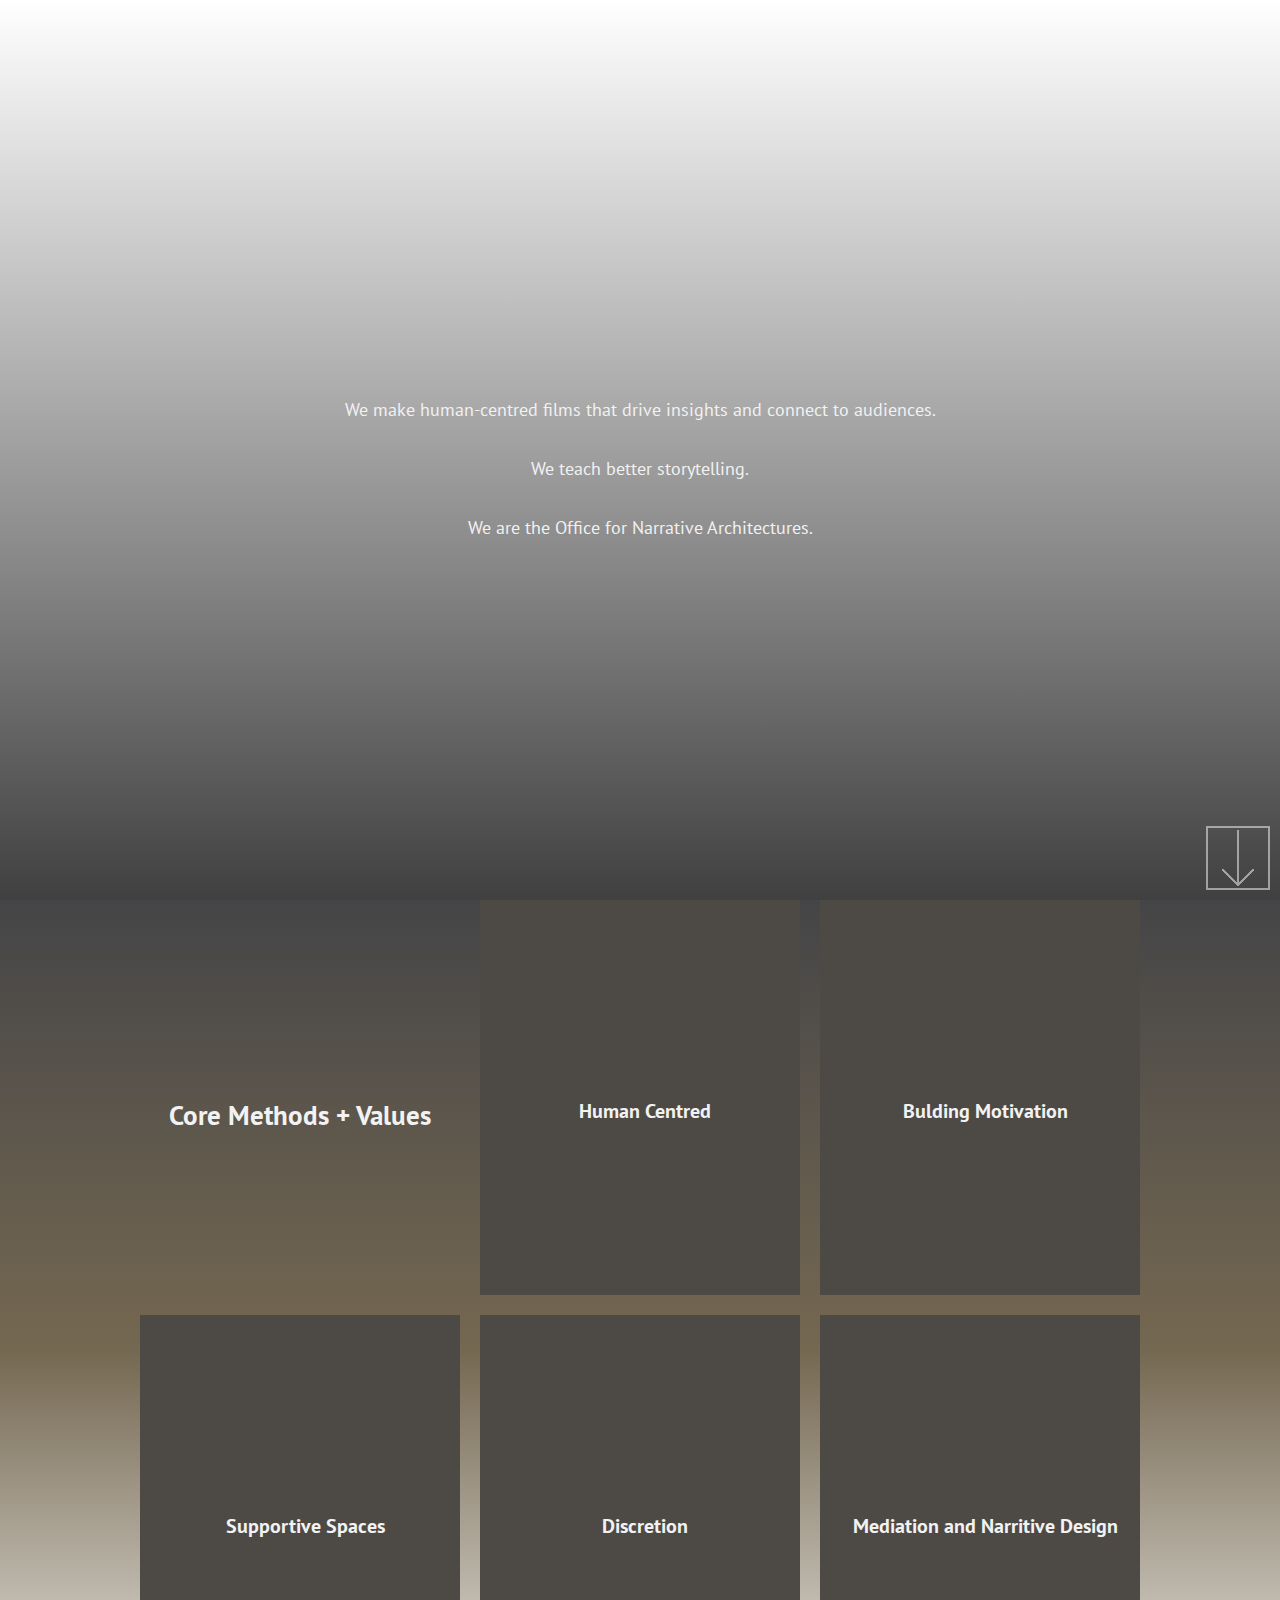
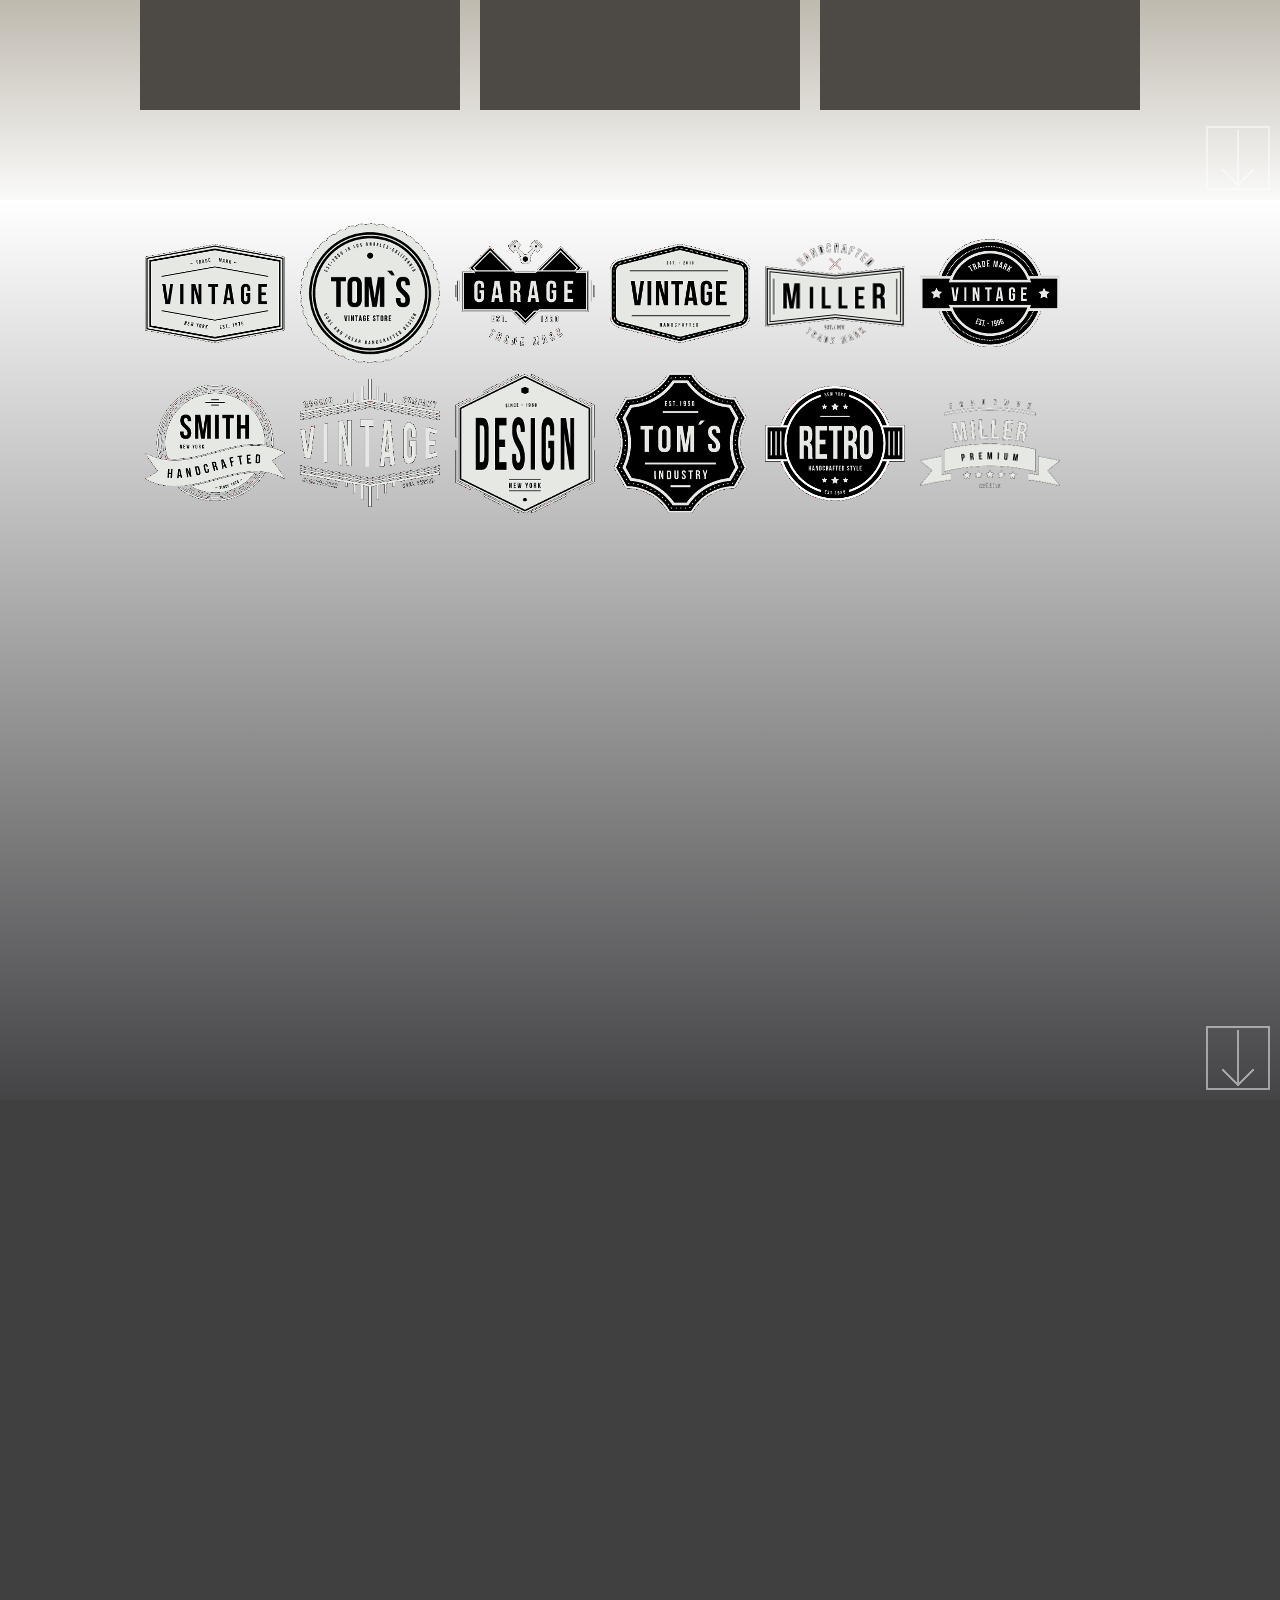
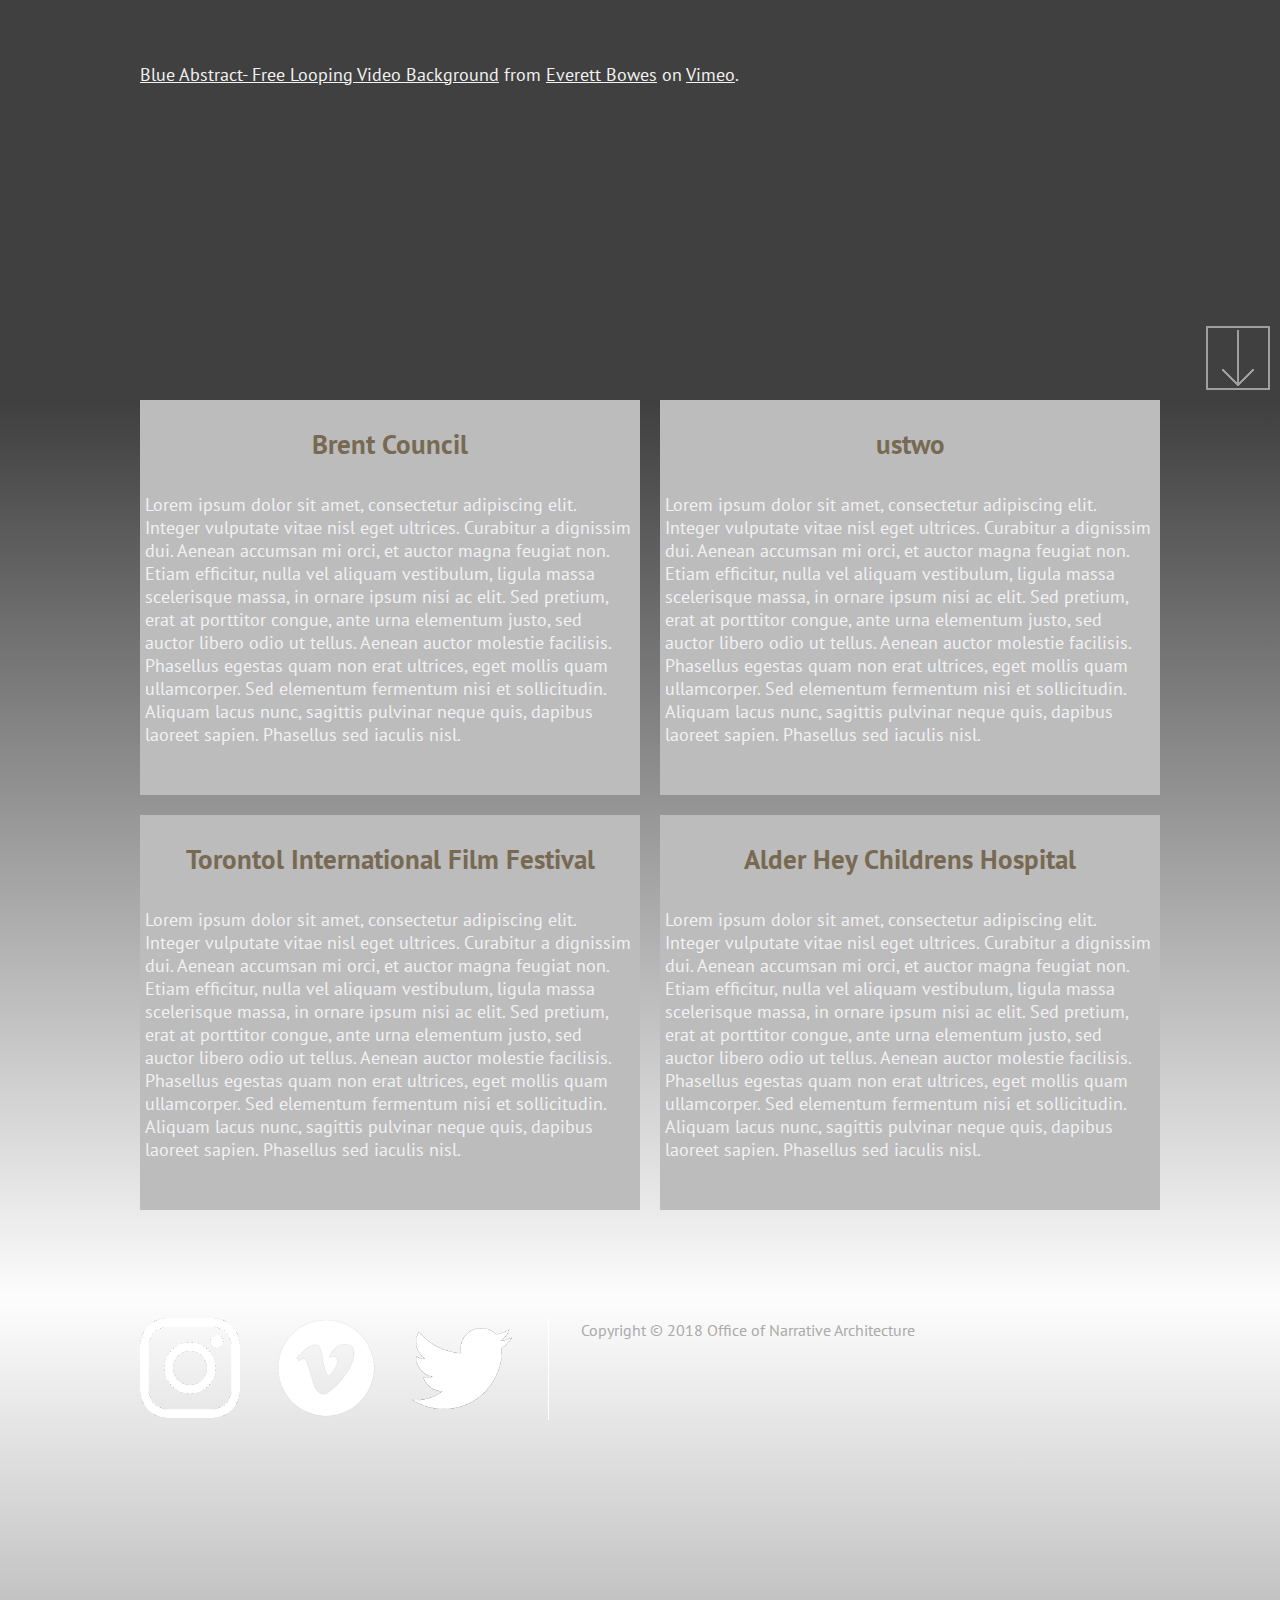
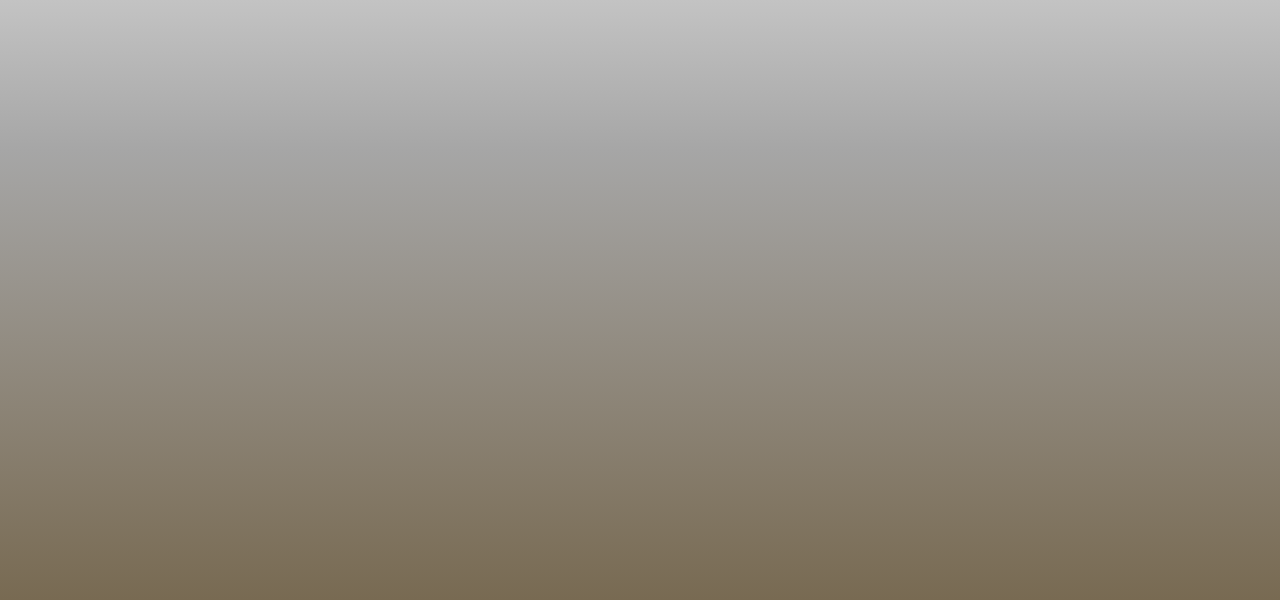
==== ona/index.html @ 59341594 "New ONA version" ====
<html>
<head>
  <title>A site</title>
  <script src='https://code.jquery.com/jquery-3.3.1.min.js'></script>
  <script src='/ona/js/page.js'></script>
  <link href="https://fonts.googleapis.com/css?family=PT+Sans" rel="stylesheet">
  <link href='/ona/css/style.css' type='text/css'  rel='stylesheet' />
</head>
<body>

  <!-- about us -->
  <div id='zone-1' class='zone fill'>
    <div class='center'>

      <div class='content'>
        <p>
        We make human-centred films that drive insights and connect to audiences.
        </p>

        <p>
        We teach better storytelling.
        </p>

        <p>
        We are the <em>Office for Narrative Architectures</em>.
        </p>

      </div>

      <a href='#zone-2' class='scroll-down'><span>Next</span></a>
    </div>
  </div>

  <!-- methodology -->
  <div id='zone-2' class='zone fill'>
    <div class='center'>
      <div class='content'>

        <div id='methodology'>

          <div id='method-0' class='cell'> 
            <h2>Core Methods + Values</h2>
          </div>

          <div id='method-1' class='cell method'>
            <h2>Human Centred</h2>

            <div class='hover'>
              <p>
              Everything we do is built around trying to understand and communicate from
              and to the human. Our experience of diverse clients and conversations means
              that you can trust us to collaborate with you in a way that will craft and
              deliver a wide spectrum of audience and brand-appropriate narratives.
              First we listen, then we speak.
              </p>
            </div>
          </div>

          <div id='method-2' class='cell method'>
            <h2>Bulding Motivation</h2>

            <div class='hover'>
              <p>
              As organisations grow or shift focus it's important to bring team members
              along with you, and allow space for reflection and conversation. We will
              help craft concise stories so people can follow the journey, understand
              change and want to be a part of it, meet users and watch how innovation
              affects them, and stay excited about the future you're building.
              </p>

              <p>
              We blend with teams, working frequently with agile and scrum.
              </p>
            </div>
          </div>

          <div id='method-3' class='cell method'>
            <h2>Supportive Spaces</h2>

            <!-- Comfort and Care -->
            <div class='hover'>
              <p>
              Sometimes people are signed up for things that make them uncomfortable.
              Some people have years of polished media training and other people are nervous,
              and we get it. We will come and meet you where you are, and we will work on
              things for as long as it takes for you to be happy and for us to have what
              we need to tell your story. We prefer natural performances and have lots of
              tips and tricks to get you there, but we will always work within your limits,
              even if that means stepping away. All of us are fully CRB checked.
              </p>
            </div>
          </div>

          <div id='method-4' class='cell method'>
            <h2>Discretion</h2>
            
            <div class='hover'>
              <p>
              We regularly work with organisations at the edge of innovation, so a lot of
              what we do is bound by strict confidentiality. We also work across brands competing
              in the same space, and so discretion is absolutely key. We'll open a discussion if
              we think that something isn't quite right for you. We have been everywhere from
              conflict zones to government buildings, and worked with refugees, NGOs, CEOs,
              and heads of state.
              </p>
            </div>
          </div>

          <div id='method-5' class='cell method'>
            <h2>Mediation and Narritive Design</h2>

            <div class='hover'>
              <p>
              Storytelling is a powerful tool for communicating brands and ideas to people,
              but it's also a really powerful tool for listening and critically analysing
              where organisations are, and how they can do better. We believe any form of
              spatial, social, digital or material design can learn from storytelling.
              We regularly teach design and mediation narratives in universities, and
              work with small groups on conflict mediation.
              </p>
            </div>
          </div>
        </div><!-- methodology -->

        <a href='#zone-3' class='scroll-down'><span>Next</span></a>
      </div>
    </div>
  </div>

  <!-- clients -->
  <div id='zone-3' class='zone fill'>
    <div class='center'>
      <div class='content'>
        <ul id='clients'>
          <li id='client-10'>&nbsp;</li>
          <li id='client-0'>&nbsp;</li>
          <li id='client-3'>&nbsp;</li>
          <li id='client-8'>&nbsp;</li>
          <li id='client-4'>&nbsp;</li>
          <li id='client-5'>&nbsp;</li>
          <li id='client-6'>&nbsp;</li>
          <li id='client-1'>&nbsp;</li>
          <li id='client-2'>&nbsp;</li>
          <li id='client-7'>&nbsp;</li>
          <li id='client-11'>&nbsp;</li>
          <li id='client-9'>&nbsp;</li>
        </ul>

        <a href='#zone-4' class='scroll-down'><span>Next</span></a>
      </div>
    </div>
  </div>

  <!-- video -->
  <div id='zone-4' class='zone fill'>
    <div class='center'>
      <div class='content'>
        <div id='video'>
          <div style="padding:56.25% 0 0 0;position:relative;">
            <iframe src="https://player.vimeo.com/video/8970192" style="position:absolute;top:0;left:0;width:100%;height:100%;" frameborder="0" webkitallowfullscreen mozallowfullscreen allowfullscreen></iframe>
          </div>
          <script src="https://player.vimeo.com/api/player.js"></script>
          <p>
            <a href="https://vimeo.com/8970192">Blue Abstract- Free Looping Video Background</a> from <a href="https://vimeo.com/everettbowes">Everett Bowes</a> on <a href="https://vimeo.com">Vimeo</a>.
          </p>
        </div>
        <a href='#zone-5' class='scroll-down'><span>Next</span></a>
      </div>
    </div>
  </div>

  <!-- case studies -->
  <div id='zone-5' class='zone fill'>
    <div class='center'>
      <div class='content'>

        <div id='case-studies'>
          <div class='cell'>
            <h2>Brent Council</h2>

            <div class='hover'>
              <p>
              Lorem ipsum dolor sit amet, consectetur adipiscing elit. Integer vulputate vitae nisl eget ultrices. Curabitur a dignissim dui. Aenean accumsan mi orci, et auctor magna feugiat non. Etiam efficitur, nulla vel aliquam vestibulum, ligula massa scelerisque massa, in ornare ipsum nisi ac elit. Sed pretium, erat at porttitor congue, ante urna elementum justo, sed auctor libero odio ut tellus. Aenean auctor molestie facilisis. Phasellus egestas quam non erat ultrices, eget mollis quam ullamcorper. Sed elementum fermentum nisi et sollicitudin. Aliquam lacus nunc, sagittis pulvinar neque quis, dapibus laoreet sapien. Phasellus sed iaculis nisl.
              </p> 
            </div>
          </div>

          <div class='cell'>
            <h2>ustwo</h2>

            <div class='hover'>
              <p>
              Lorem ipsum dolor sit amet, consectetur adipiscing elit. Integer vulputate vitae nisl eget ultrices. Curabitur a dignissim dui. Aenean accumsan mi orci, et auctor magna feugiat non. Etiam efficitur, nulla vel aliquam vestibulum, ligula massa scelerisque massa, in ornare ipsum nisi ac elit. Sed pretium, erat at porttitor congue, ante urna elementum justo, sed auctor libero odio ut tellus. Aenean auctor molestie facilisis. Phasellus egestas quam non erat ultrices, eget mollis quam ullamcorper. Sed elementum fermentum nisi et sollicitudin. Aliquam lacus nunc, sagittis pulvinar neque quis, dapibus laoreet sapien. Phasellus sed iaculis nisl.
              </p> 
            </div>
          </div>

          <div class='cell'>
            <h2>Torontol International Film Festival</h2>

            <div class='hover'>
              <p>
              Lorem ipsum dolor sit amet, consectetur adipiscing elit. Integer vulputate vitae nisl eget ultrices. Curabitur a dignissim dui. Aenean accumsan mi orci, et auctor magna feugiat non. Etiam efficitur, nulla vel aliquam vestibulum, ligula massa scelerisque massa, in ornare ipsum nisi ac elit. Sed pretium, erat at porttitor congue, ante urna elementum justo, sed auctor libero odio ut tellus. Aenean auctor molestie facilisis. Phasellus egestas quam non erat ultrices, eget mollis quam ullamcorper. Sed elementum fermentum nisi et sollicitudin. Aliquam lacus nunc, sagittis pulvinar neque quis, dapibus laoreet sapien. Phasellus sed iaculis nisl.
              </p> 
            </div>
          </div>

          <div class='cell'>
            <h2>Alder Hey Childrens Hospital</h2>

            <div class='hover'>
              <p>
              Lorem ipsum dolor sit amet, consectetur adipiscing elit. Integer vulputate vitae nisl eget ultrices. Curabitur a dignissim dui. Aenean accumsan mi orci, et auctor magna feugiat non. Etiam efficitur, nulla vel aliquam vestibulum, ligula massa scelerisque massa, in ornare ipsum nisi ac elit. Sed pretium, erat at porttitor congue, ante urna elementum justo, sed auctor libero odio ut tellus. Aenean auctor molestie facilisis. Phasellus egestas quam non erat ultrices, eget mollis quam ullamcorper. Sed elementum fermentum nisi et sollicitudin. Aliquam lacus nunc, sagittis pulvinar neque quis, dapibus laoreet sapien. Phasellus sed iaculis nisl.
              </p> 
            </div>
          </div>
        </div> <!-- #case-studies -->

        <!-- a href='#zone-6' class='scroll-down'><span>Next</span></a --> 
      </div>
    </div>
  </div>

  <!-- contact us -->
  <div id='zone-6' class='zone fill'>
    <div class='center'>
      <div class='content'>

        <ul id='links'>
          <li id='instagram' class='link'><a href='#'>&nbsp</a></li>
          <li id='vimeo' class='link'><a href='#'>&nbsp</a></li>
          <li id='twitter' class='link'><a href='#'>&nbsp</a></li>
          <li id='copyright'>
            <p> Copyright &copy; 2018 Office of Narrative Architecture
          </li>
          <div class='clear'>&nbsp;</div>
        </ul>
      </div>
    </div>
  </div>



</body>
</html>
---- ona/css/style.css ----
* {
  padding: 0px;
  margin: 0px;
  font-style: normal;
  text-decoration: none;
  list-style-type: none;
}

body {
  backround: black;
  color: #f2f2f2;
  font-family: 'PT Sans', sans-serif;
  font-size: 18px;
}

.clear {
  clear: both;
  height: 1px;
  overflow: hidden;
}

.zone {
  position: relative;
}

.fill {
  height: 100%;
}

.center {
  width: 1000px;
  margin: 0 auto;
}

a {
  text-decoration: underline;
  color: inherit;
}

a:hover {
  color: #222;
  text-decoration: none;
}

a.scroll-down {
  display: block;
  width: 64px;
  height: 64px;
  background-image: url(/ona/img/scroll-down-arrow.png);
  position: absolute;
  right: 10px;
  bottom: 10px;
}

a.scroll-down span {
  display: none;
}

/* about us*/
#zone-1 {
  background-color: #404040;
  background-image: linear-gradient(#ffffff, #404040);
}

#zone-1 .content {
  position: absolute;
  top: 50%;
  left: 50%;
  transform: translate(-50%, -50%);
}

#zone-1 p {
  padding-top: 2em;
  text-align: center;
}

/* methodology */
#zone-2 {
  background-color: #202020;
  background-image: linear-gradient(#454547, #756851, #fafaf9);
}

#methodology {
  display: grid;
  grid-gap: 20px;
  grid-template-columns: auto auto auto;
  height: 90%;
  margin: auto;
}

#methodology .cell {
  position: relative;
}

#methodology .cell h2 {
  text-align: center;
  width: 100%;
  top: 50%;
  position: absolute;
}

#methodology .method .hover {
  position: absolute;
  top: 0;
  left: 0;
  bottom: 0;
  padding: 5px;
  opacity: 0;
  background-color: #4d4a45;
  transition: opacity 0.2s;
}

#methodology .method:hover .hover {
  opacity: 1;
}

#methodology .method {
  background-color: #4d4a45;
  padding: 5px;
}

#methodology .method h2 {
  font-size: 1.1em;
  padding-bottom: 5px;
}

#methodology .method p {
  font-size: 0.9em;
  text-align: justify;
  margin-bottom: 1em;
  line-height: 1.2em;
}

#methodology #method-0 h2 {
  position: absolute;
  top: 50%;
}


/* clients*/
#zone-3 {
  /* background-color: #303030; */
  background-color: #fff;
  background-image: linear-gradient(#ffffff, #444446);
}

/* video */
#zone-4 {
  background-color: #404040;
}

#video {
  height: 90%;
  margin: auto;
}


/* case studies */
#zone-5 {
  background-color: #505050;
  background-image: linear-gradient(#3f3f40, #fdfdfd);
}

#case-studies {
  display: grid;
  grid-gap: 20px;
  grid-template-columns: 50% 50%;
  height: 90%;
}

#case-studies .cell {
  background-color: #bcbcbd;
}

#case-studies h2 {
  text-align: center;
  color: #786a52;
  margin: 1em 0;
}

#case-studies .cell .hover {
  padding: 5px;
}

/* contact us */
#zone-6 {
  background-color: #505050;
  background-image: linear-gradient(#fdfdfd, #a6a6a6, #786a52);
}

.content h1 {
  background-color: white;
  padding: 5px;
  display: inline-block;
}


/* clients */

ul#clients {
  padding-top: 1em;
  padding-bottom: 1em
}

ul#clients li {
  display: inline-block;
  width: 150px;
  height: 150px;
  background-position: center;
  background-repeat: no-repeat;
}

ul#clients li#client-0 { background-image: url(/ona/img/logo-00.png); }
ul#clients li#client-1 { background-image: url(/ona/img/logo-01.png); }
ul#clients li#client-2 { background-image: url(/ona/img/logo-02.png); }
ul#clients li#client-3 { background-image: url(/ona/img/logo-03.png); }
ul#clients li#client-4 { background-image: url(/ona/img/logo-04.png); }
ul#clients li#client-5 { background-image: url(/ona/img/logo-05.png); }
ul#clients li#client-6 { background-image: url(/ona/img/logo-06.png); }
ul#clients li#client-7 { background-image: url(/ona/img/logo-07.png); }
ul#clients li#client-8 { background-image: url(/ona/img/logo-08.png); }
ul#clients li#client-9 { background-image: url(/ona/img/logo-09.png); }
ul#clients li#client-10 { background-image: url(/ona/img/logo-10.png); }
ul#clients li#client-11 { background-image: url(/ona/img/logo-11.png); }


/* links */ 
ul#links { }

ul#links li {
  float: left;
  margin: 1em 2em 1em 0;
}

ul#links li.link {
  background-position: center;
  background-repeat: no-repeat;
  width: 100px;
  height: 100px;
}

ul#links li a {
  display: inline-block;
  width: 100px;
  height: 100px;
}

ul#links li#instagram { background-image: url(/ona/img/link-instagram.png); }
ul#links li#vimeo { background-image: url(/ona/img/link-vimeo.png); }
ul#links li#twitter { background-image: url(/ona/img/link-twitter.png); }

ul#links li#copyright {
  border-left: 1px solid #fff;
}

ul#links li#copyright p {
  height: 100px;
  margin-left: 2em;
  display: inline-block;
  color: #aaa;
  font-size: 0.9em;
}
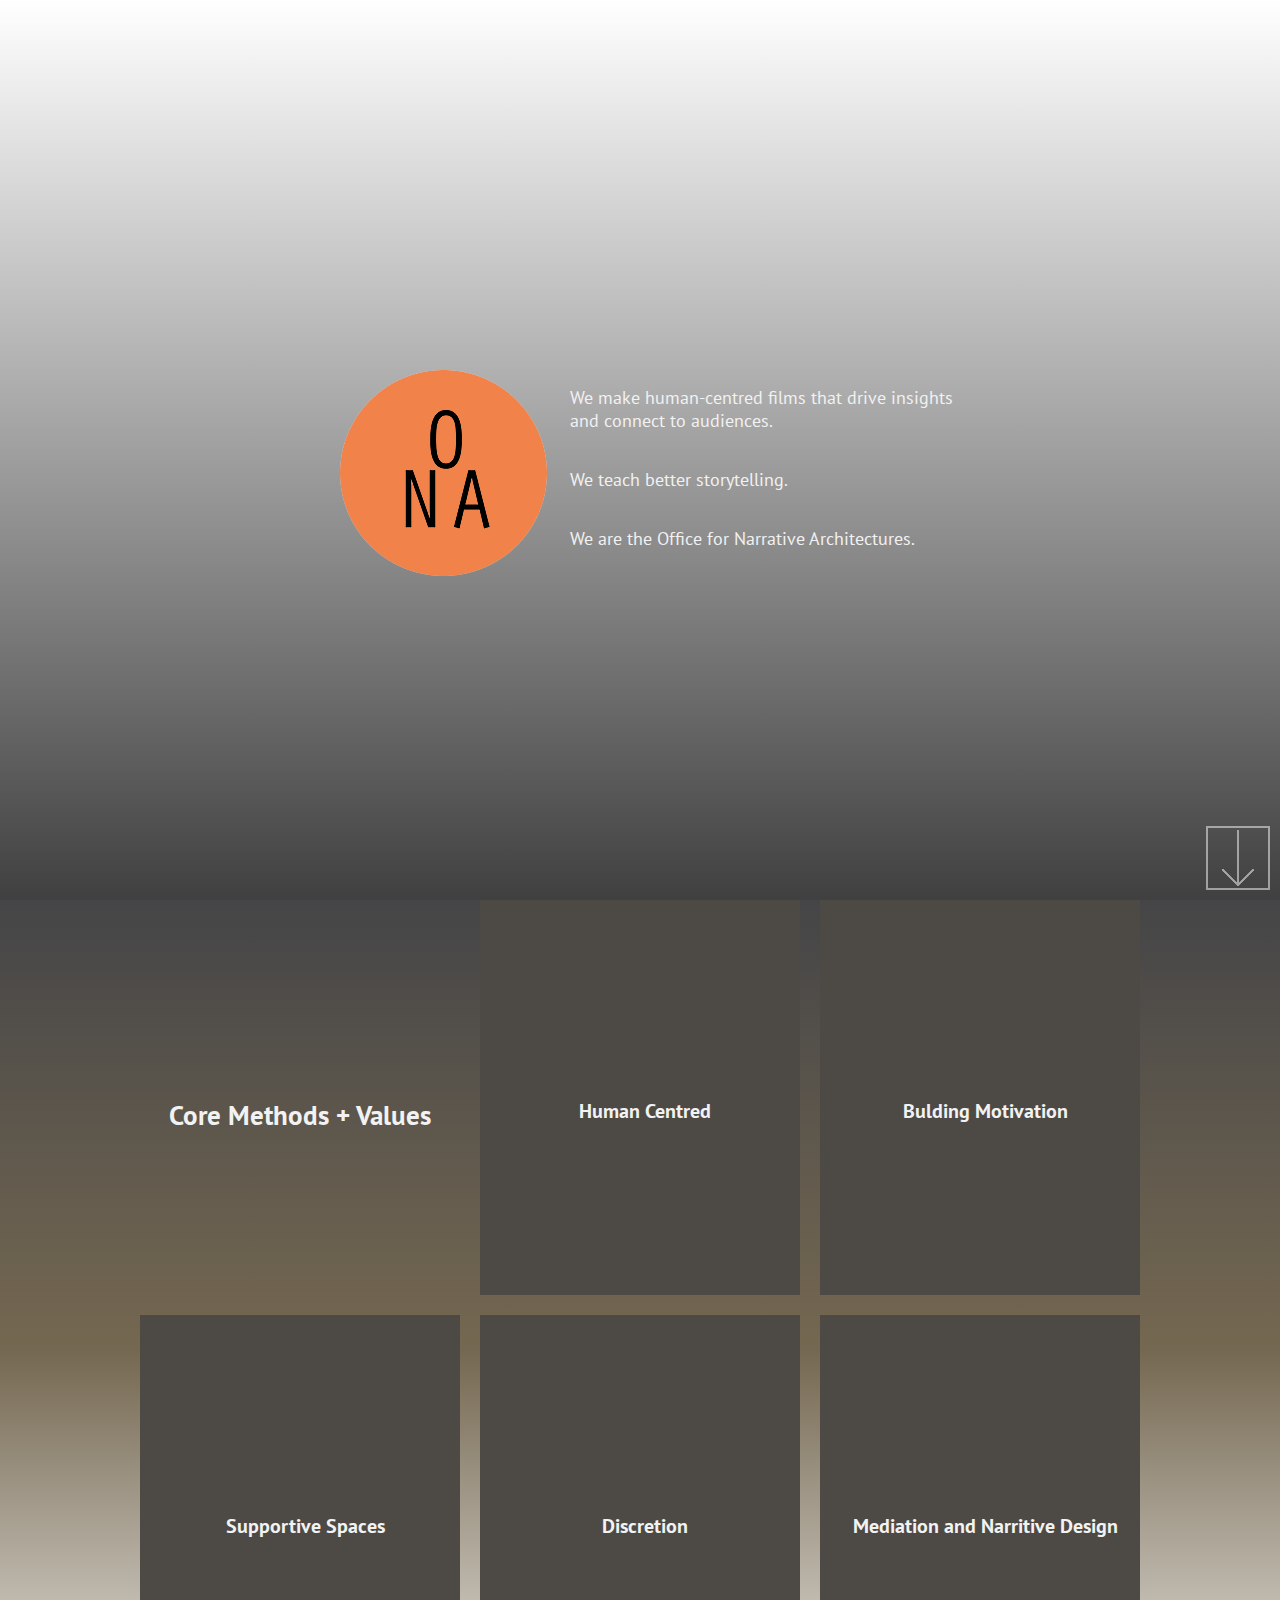
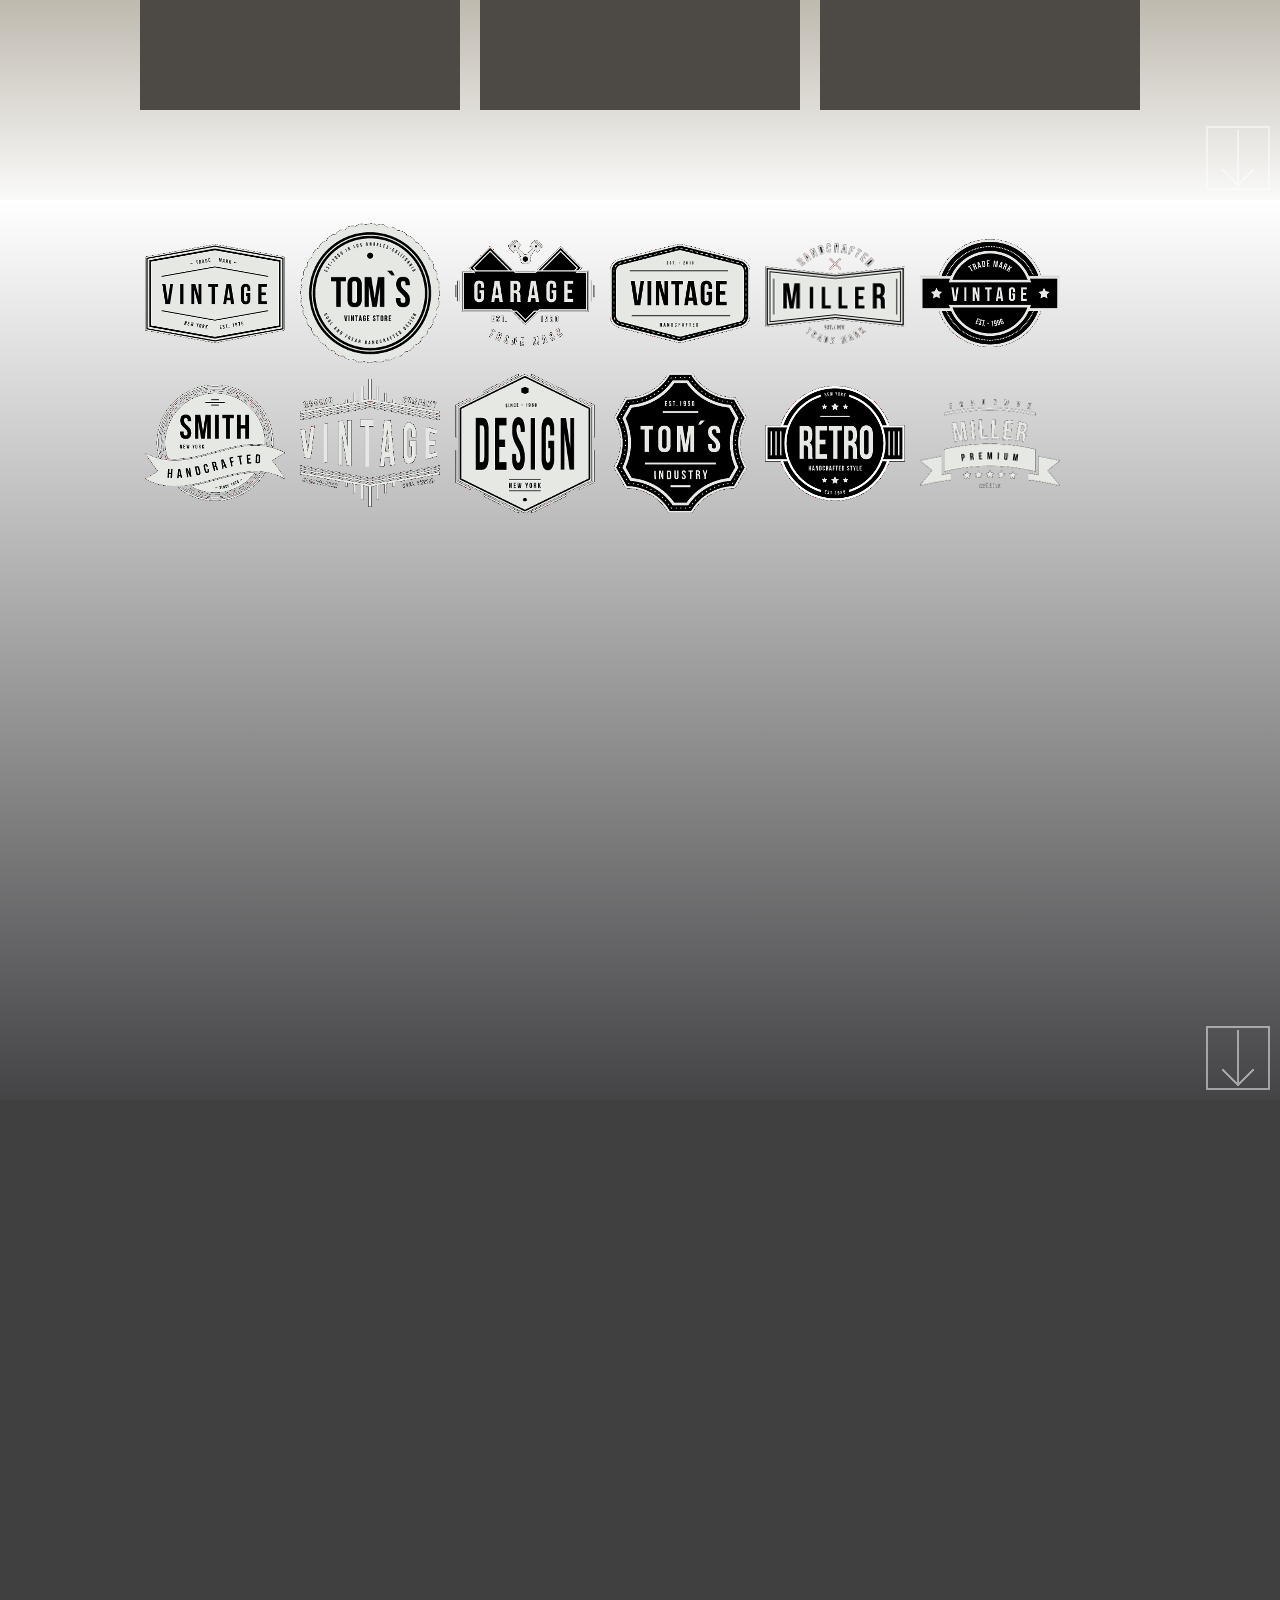
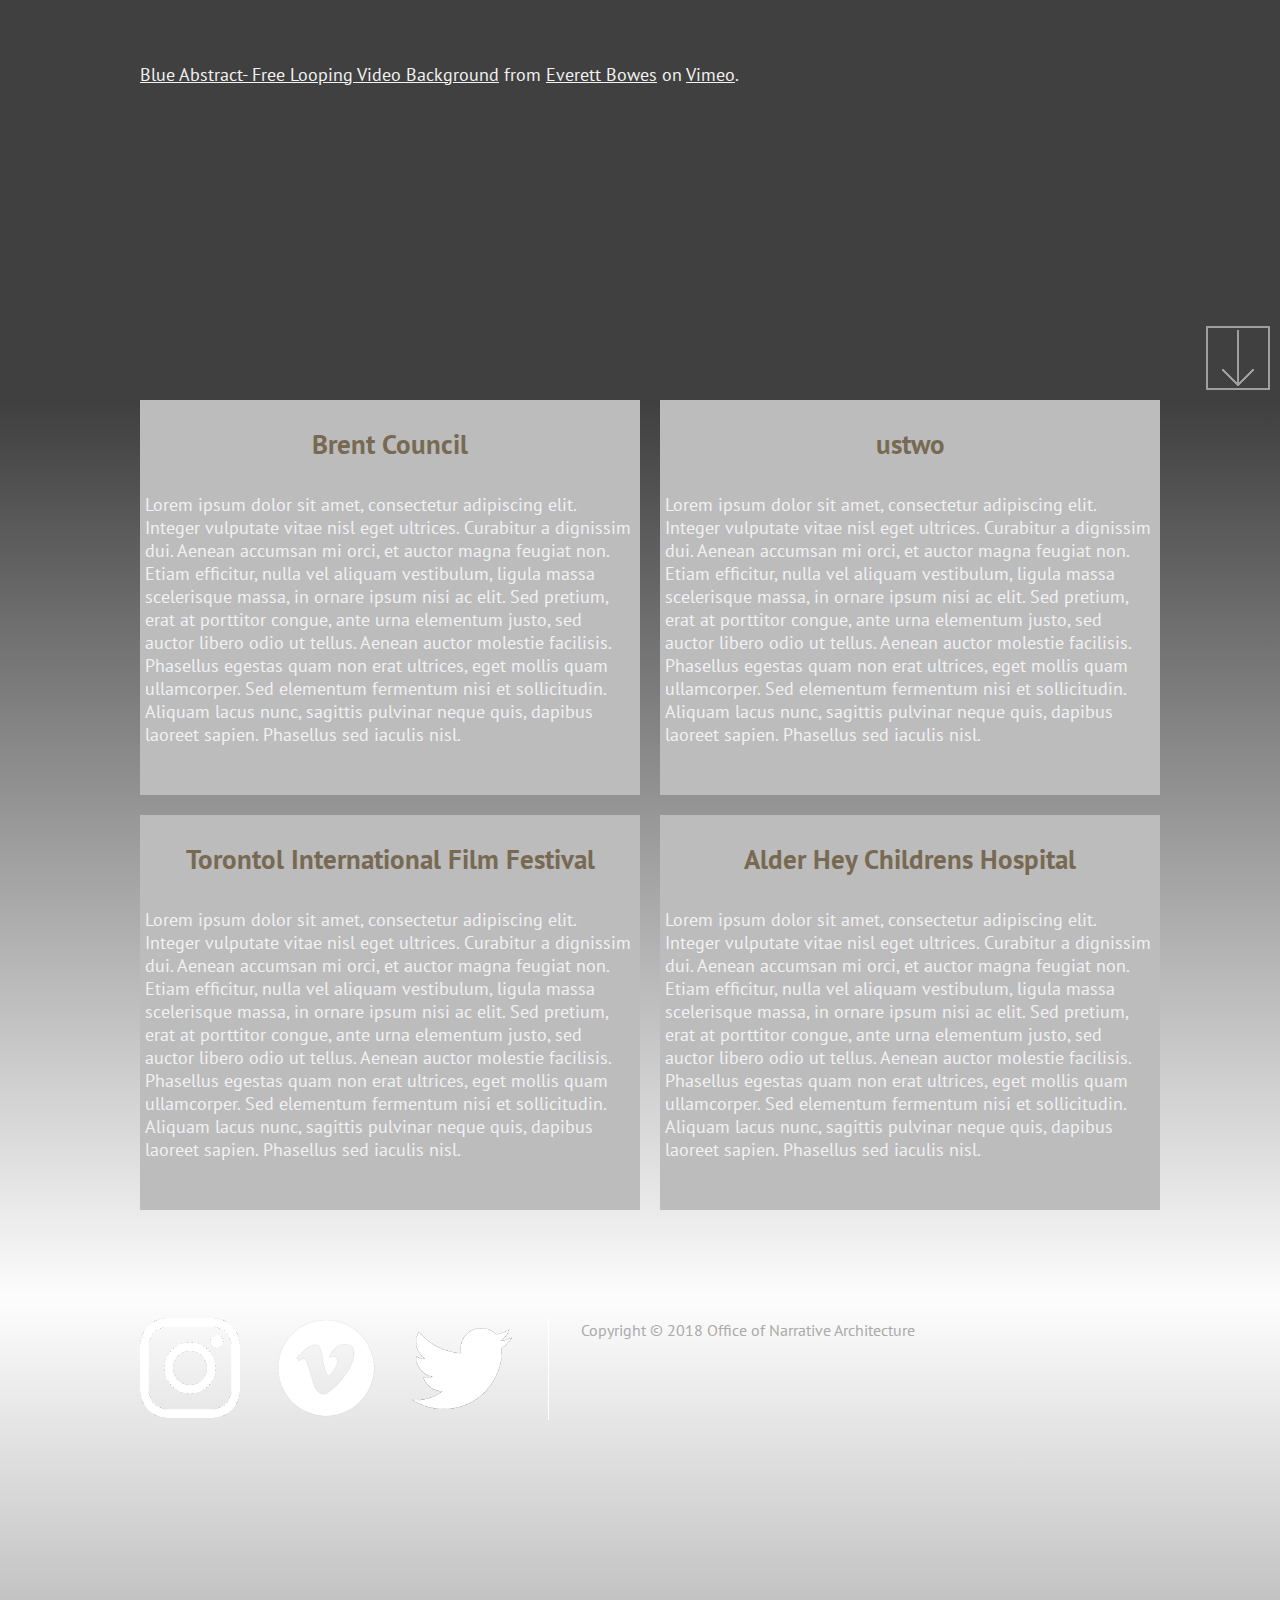
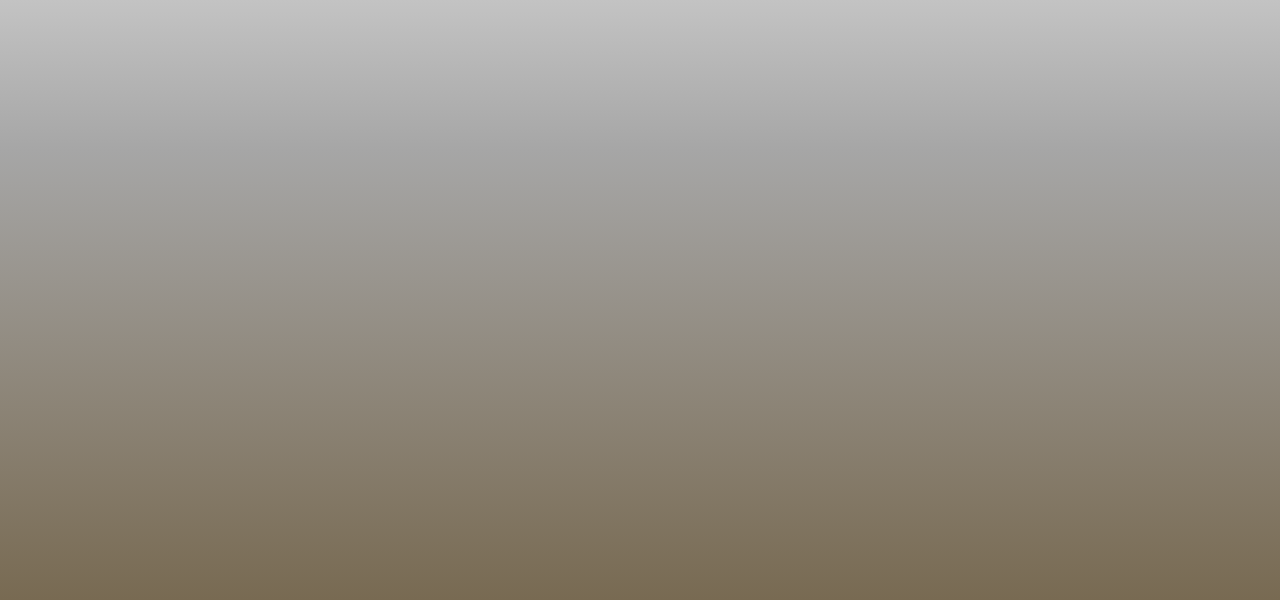
==== commit 78d01cf0: "Front logo" ====
--- a/ona/index.html
+++ b/ona/index.html
@@ -13,6 +13,8 @@
     <div class='center'>
 
       <div class='content'>
+        <img id='logo' src='/ona/img/logo.png' />
+
         <p>
         We make human-centred films that drive insights and connect to audiences.
         </p>
--- a/ona/css/style.css
+++ b/ona/css/style.css
@@ -71,7 +71,13 @@
 
 #zone-1 p {
   padding-top: 2em;
-  text-align: center;
+  margin-left: 250px;
+}
+
+img#logo {
+  position: absolute;
+  top: 20px;
+  left: 20px;
 }
 
 /* methodology */
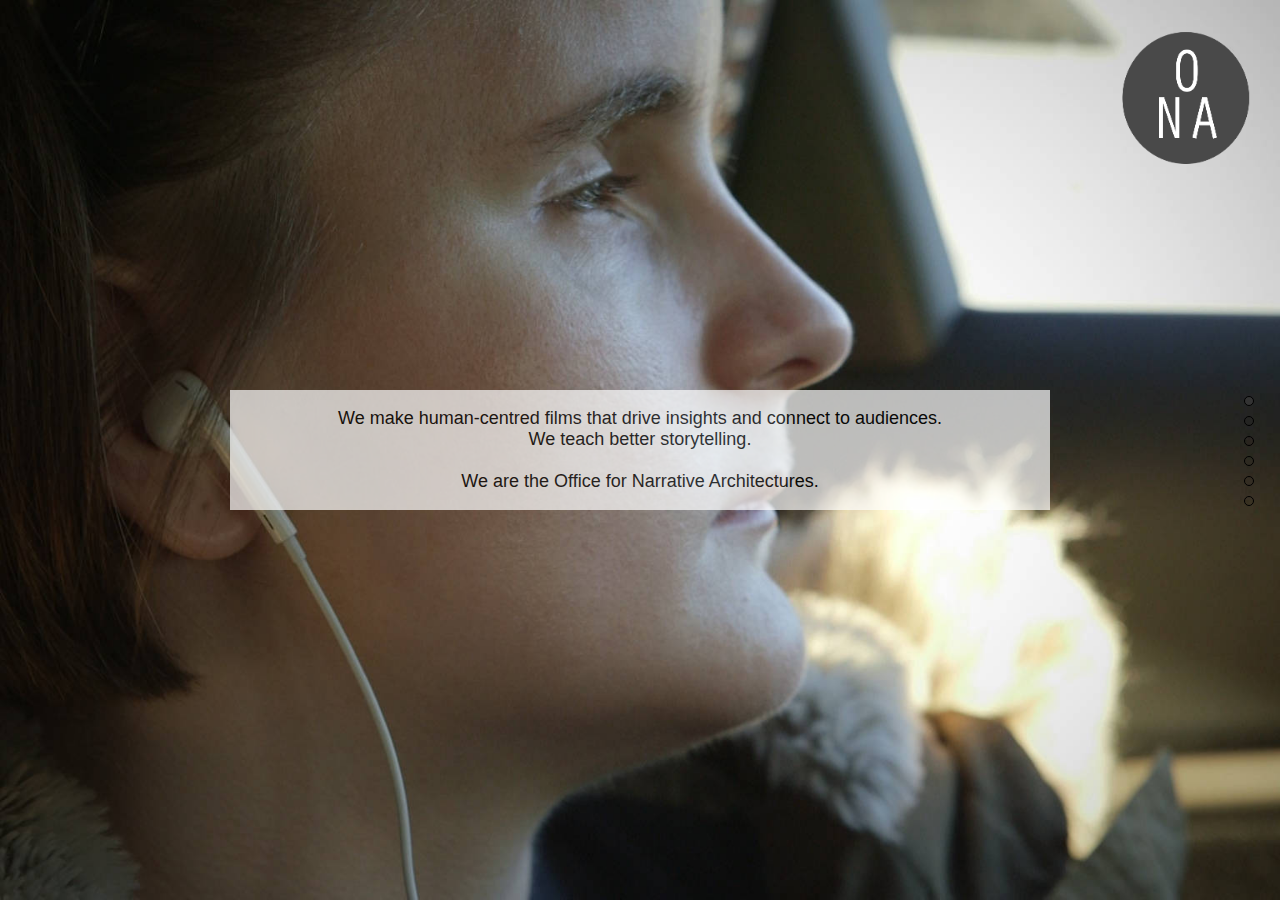
==== commit dfd8431c: "New ONA version" ====
--- a/ona/index.html
+++ b/ona/index.html
@@ -1,246 +1,281 @@
 <html>
 <head>
   <title>A site</title>
+  <!-- link href="https://fonts.googleapis.com/css?family=PT+Sans" rel="stylesheet" -->
+  <link href='/ona/css/style.css' type='text/css'  rel='stylesheet' />
+  <link href='/ona/css/jquery.pagepiling.css' type='text/css'  rel='stylesheet' />
+
   <script src='https://code.jquery.com/jquery-3.3.1.min.js'></script>
+  <script src='/ona/js/jquery.pagepiling.min.js'></script>
   <script src='/ona/js/page.js'></script>
-  <link href="https://fonts.googleapis.com/css?family=PT+Sans" rel="stylesheet">
-  <link href='/ona/css/style.css' type='text/css'  rel='stylesheet' />
 </head>
 <body>
 
-  <!-- about us -->
-  <div id='zone-1' class='zone fill'>
-    <div class='center'>
-
-      <div class='content'>
-        <img id='logo' src='/ona/img/logo.png' />
-
-        <p>
-        We make human-centred films that drive insights and connect to audiences.
-        </p>
-
-        <p>
-        We teach better storytelling.
-        </p>
-
-        <p>
-        We are the <em>Office for Narrative Architectures</em>.
-        </p>
-
-      </div>
-
-      <a href='#zone-2' class='scroll-down'><span>Next</span></a>
-    </div>
+  <div id='zone-holder'>
+
+    <!-- about us -->
+    <div id='zone-1' class='zone section'>
+      <div class='fill center'>
+        <div class='content'>
+
+          <p>
+          We make human-centred films that drive insights and connect to audiences.<br />
+          We teach better storytelling. <br />
+          <br />
+          We are the <em>Office for Narrative Architectures</em>.
+          </p>
+
+        </div>
+      </div>
+    </div>
+
+    <!-- methodology -->
+    <div id='zone-2' class='zone section'>
+      <div class='fill center'>
+        <div class='content'>
+
+          <div id='methodology'>
+
+            <div id='method-0' class='cell'>
+              <h2>Core Methods + Values</h2>
+            </div>
+
+            <div id='method-1' class='cell method'>
+              <h2>Human Centred</h2>
+
+              <div class='hover'>
+                <p>
+                Everything we do is built around trying to understand and communicate from
+                and to the human. Our experience of diverse clients and conversations means
+                that you can trust us to collaborate with you in a way that will craft and
+                deliver a wide spectrum of audience and brand-appropriate narratives.
+                First we listen, then we speak.
+                </p>
+              </div>
+              <div class='clicker'>&nbsp;</div>
+            </div>
+
+            <div id='method-2' class='cell method'>
+              <h2>Bulding Motivation</h2>
+
+              <div class='hover'>
+                <p>
+                As organisations grow or shift focus it's important to bring team members
+                along with you, and allow space for reflection and conversation. We will
+                help craft concise stories so people can follow the journey, understand
+                change and want to be a part of it, meet users and watch how innovation
+                affects them, and stay excited about the future you're building.
+                </p>
+
+                <p>
+                We blend with teams, working frequently with agile and scrum.
+                </p>
+              </div>
+
+              <div class='clicker'>&nbsp;</div>
+            </div>
+
+            <div id='method-3' class='cell method'>
+              <h2>Supportive Spaces</h2>
+
+              <!-- Comfort and Care -->
+              <div class='hover'>
+                <p>
+                Sometimes people are signed up for things that make them uncomfortable.
+                Some people have years of polished media training and other people are nervous,
+                and we get it. We will come and meet you where you are, and we will work on
+                things for as long as it takes for you to be happy and for us to have what
+                we need to tell your story. We prefer natural performances and have lots of
+                tips and tricks to get you there, but we will always work within your limits,
+                even if that means stepping away. All of us are fully CRB checked.
+                </p>
+              </div>
+              <div class='clicker'>&nbsp;</div>
+            </div>
+
+            <div id='method-4' class='cell method'>
+              <h2>Discretion</h2>
+              
+              <div class='hover'>
+                <p>
+                We regularly work with organisations at the edge of innovation, so a lot of
+                what we do is bound by strict confidentiality. We also work across brands competing
+                in the same space, and so discretion is absolutely key. We'll open a discussion if
+                we think that something isn't quite right for you. We have been everywhere from
+                conflict zones to government buildings, and worked with refugees, NGOs, CEOs,
+                and heads of state.
+                </p>
+              </div>
+              <div class='clicker'>&nbsp;</div>
+            </div>
+
+            <div id='method-5' class='cell method'>
+              <h2>Mediation and Narritive Design</h2>
+
+              <div class='hover'>
+                <p>
+                Storytelling is a powerful tool for communicating brands and ideas to people,
+                but it's also a really powerful tool for listening and critically analysing
+                where organisations are, and how they can do better. We believe any form of
+                spatial, social, digital or material design can learn from storytelling.
+                We regularly teach design and mediation narratives in universities, and
+                work with small groups on conflict mediation.
+                </p>
+              </div>
+              <div class='clicker'>&nbsp;</div>
+            </div>
+          </div><!-- methodology -->
+        </div>
+      </div>
+    </div>
+
+    <!-- clients -->
+    <div id='zone-3' class='zone section'>
+      <div class='fill center'>
+        <div class='content'>
+          <div id='clients' class='grid'>
+            <div id='client-0' class='cell'>&nbsp;</div>
+            <div id='client-1' class='cell'>&nbsp;</div>
+            <div id='client-2' class='cell'>&nbsp;</div>
+
+            <div id='client-3' class='cell'>&nbsp;</div>
+            <div id='client-4' class='cell'>&nbsp;</div>
+            <div id='client-5' class='cell'>&nbsp;</div>
+
+            <div id='client-6' class='cell'>&nbsp;</div>
+            <div id='client-7' class='cell'>&nbsp;</div>
+            <div id='client-8' class='cell'>&nbsp;</div>
+          </div>
+        </div>
+      </div>
+    </div>
+
+    <!-- video -->
+    <div id='zone-4' class='zone section'>
+      <div class='center'>
+        <div class='content'>
+          <div id='video'>
+            <div style="padding:41.88% 0 0 0;position:relative;"><iframe src="https://player.vimeo.com/video/152943383?autoplay=1&byline=0&portrait=0" style="position:absolute;top:0;left:0;width:100%;height:100%;" frameborder="0" webkitallowfullscreen mozallowfullscreen allowfullscreen></iframe></div><script src="https://player.vimeo.com/api/player.js"></script>
+          </div>
+        </div>
+      </div>
+    </div>
+
+    <!-- case studies -->
+    <div id='zone-5' class='zone section'>
+      <div class='fill center'>
+        <div class='content'>
+
+          <h1>Case Studies</h1>
+
+          <div id='case-studies'>
+            <div class='cell'>
+              <a href='https://vimeo.com/251363375'>
+                <h2>Brent Council</h2>
+
+                <div class='hover'>
+                  <p>
+                  Lorem ipsum dolor sit amet, consectetur adipiscing elit. Integer vulputate vitae nisl eget ultrices. Curabitur a dignissim dui. Aenean accumsan mi orci, et auctor magna feugiat non. Etiam efficitur, nulla vel aliquam vestibulum, ligula massa scelerisque massa, in ornare ipsum nisi ac elit. Sed pretium, erat at porttitor congue, ante urna elementum justo, sed auctor libero odio ut tellus. Aenean auctor molestie facilisis. Phasellus egestas quam non erat ultrices, eget mollis quam ullamcorper. Sed elementum fermentum nisi et sollicitudin. Aliquam lacus nunc, sagittis pulvinar neque quis, dapibus laoreet sapien. Phasellus sed iaculis nisl.
+                  </p>
+                </div>
+              </a>
+            </div>
+
+            <div class='cell'>
+              <a href='https://vimeo.com/241078277'>
+                <h2>ustwo</h2>
+
+                <div class='hover'>
+                  <p>
+                  Lorem ipsum dolor sit amet, consectetur adipiscing elit. Integer vulputate vitae nisl eget ultrices. Curabitur a dignissim dui. Aenean accumsan mi orci, et auctor magna feugiat non. Etiam efficitur, nulla vel aliquam vestibulum, ligula massa scelerisque massa, in ornare ipsum nisi ac elit. Sed pretium, erat at porttitor congue, ante urna elementum justo, sed auctor libero odio ut tellus. Aenean auctor molestie facilisis. Phasellus egestas quam non erat ultrices, eget mollis quam ullamcorper. Sed elementum fermentum nisi et sollicitudin. Aliquam lacus nunc, sagittis pulvinar neque quis, dapibus laoreet sapien. Phasellus sed iaculis nisl.
+                  </p> 
+                </div>
+                </a>
+            </div>
+
+            <div class='cell'>
+              <a href='https://vimeo.com/152943122'>
+                <h2>Torontol International Film Festival</h2>
+
+                <div class='hover'>
+                  <p>
+                  Lorem ipsum dolor sit amet, consectetur adipiscing elit. Integer vulputate vitae nisl eget ultrices. Curabitur a dignissim dui. Aenean accumsan mi orci, et auctor magna feugiat non. Etiam efficitur, nulla vel aliquam vestibulum, ligula massa scelerisque massa, in ornare ipsum nisi ac elit. Sed pretium, erat at porttitor congue, ante urna elementum justo, sed auctor libero odio ut tellus. Aenean auctor molestie facilisis. Phasellus egestas quam non erat ultrices, eget mollis quam ullamcorper. Sed elementum fermentum nisi et sollicitudin. Aliquam lacus nunc, sagittis pulvinar neque quis, dapibus laoreet sapien. Phasellus sed iaculis nisl.
+                  </p> 
+                </div>
+              </a>
+            </div>
+
+            <div class='cell'>
+              <a href='https://vimeo.com/279051652'>
+                <h2>Alder Hey Childrens Hospital</h2>
+
+                <div class='hover'>
+                  <p>
+                  Lorem ipsum dolor sit amet, consectetur adipiscing elit. Integer vulputate vitae nisl eget ultrices. Curabitur a dignissim dui. Aenean accumsan mi orci, et auctor magna feugiat non. Etiam efficitur, nulla vel aliquam vestibulum, ligula massa scelerisque massa, in ornare ipsum nisi ac elit. Sed pretium, erat at porttitor congue, ante urna elementum justo, sed auctor libero odio ut tellus. Aenean auctor molestie facilisis. Phasellus egestas quam non erat ultrices, eget mollis quam ullamcorper. Sed elementum fermentum nisi et sollicitudin. Aliquam lacus nunc, sagittis pulvinar neque quis, dapibus laoreet sapien. Phasellus sed iaculis nisl.
+                  </p> 
+                </div>
+              </a>
+            </div>
+          </div> <!-- #case-studies -->
+        </div>
+      </div>
+    </div>
+
+    <!-- contact us -->
+    <div id='zone-6' class='zone section'>
+      <div class='fill center'>
+        <div class='content'>
+
+          <div id='blurb'>
+            <p>
+            We work with global brands, technologists, governance, charities, artists, and architects<br />
+            to promote, showcase, persuade and explore.
+            </p>
+
+            <p>
+            We are filmmakers but we are also critical thinkers.<br />
+            We are educators, mentors, and mediators.
+            </p>
+
+            <p>
+            We are interested in asking questions about<br />
+            who we are<br />
+            and who we want to be.
+            </p>
+          </div>
+
+          <div id='links'>
+            <div id='instagram' class='link'><a href='https://www.instagram.com/onastudioldn/'>&nbsp</a></div>
+            <div id='vimeo' class='link'><a href='https://vimeo.com/onastudioldn'>&nbsp</a></div>
+            <div id='email'>
+              <p>Write to us<br /><a href='mailto:hello@ona.studio'>hello@ona.studio</a></p>
+            </div>
+          </div>
+
+          <div id='copyright'>
+            <p> Copyright &copy; 2018 Office of Narrative Architecture</p>
+          </div>
+
+        </div>
+      </div>
+    </div>
+
+  </div> <!-- #zone-holder -->
+
+  <div id='menu'>
+    <img id='logo' src='/ona/img/logo.png' />
+
+    <div id='menu-links'>
+      <a data-menuanchor='zone-1' href='#zone-1'>About</a>
+      <a data-menuanchor='zone-2' href='#zone-2'>Methods</a>
+      <a data-menuanchor='zone-3' href='#zone-3'>Clients</a>
+      <a data-menuanchor='zone-4' href='#zone-4'>Video</a>
+      <a data-menuanchor='zone-5' href='#zone-5'>Case studies</a>
+      <a data-menuanchor='zone-6' href='#zone-6'>Contact</a>
+    </div>
+
+    
   </div>
-
-  <!-- methodology -->
-  <div id='zone-2' class='zone fill'>
-    <div class='center'>
-      <div class='content'>
-
-        <div id='methodology'>
-
-          <div id='method-0' class='cell'> 
-            <h2>Core Methods + Values</h2>
-          </div>
-
-          <div id='method-1' class='cell method'>
-            <h2>Human Centred</h2>
-
-            <div class='hover'>
-              <p>
-              Everything we do is built around trying to understand and communicate from
-              and to the human. Our experience of diverse clients and conversations means
-              that you can trust us to collaborate with you in a way that will craft and
-              deliver a wide spectrum of audience and brand-appropriate narratives.
-              First we listen, then we speak.
-              </p>
-            </div>
-          </div>
-
-          <div id='method-2' class='cell method'>
-            <h2>Bulding Motivation</h2>
-
-            <div class='hover'>
-              <p>
-              As organisations grow or shift focus it's important to bring team members
-              along with you, and allow space for reflection and conversation. We will
-              help craft concise stories so people can follow the journey, understand
-              change and want to be a part of it, meet users and watch how innovation
-              affects them, and stay excited about the future you're building.
-              </p>
-
-              <p>
-              We blend with teams, working frequently with agile and scrum.
-              </p>
-            </div>
-          </div>
-
-          <div id='method-3' class='cell method'>
-            <h2>Supportive Spaces</h2>
-
-            <!-- Comfort and Care -->
-            <div class='hover'>
-              <p>
-              Sometimes people are signed up for things that make them uncomfortable.
-              Some people have years of polished media training and other people are nervous,
-              and we get it. We will come and meet you where you are, and we will work on
-              things for as long as it takes for you to be happy and for us to have what
-              we need to tell your story. We prefer natural performances and have lots of
-              tips and tricks to get you there, but we will always work within your limits,
-              even if that means stepping away. All of us are fully CRB checked.
-              </p>
-            </div>
-          </div>
-
-          <div id='method-4' class='cell method'>
-            <h2>Discretion</h2>
-            
-            <div class='hover'>
-              <p>
-              We regularly work with organisations at the edge of innovation, so a lot of
-              what we do is bound by strict confidentiality. We also work across brands competing
-              in the same space, and so discretion is absolutely key. We'll open a discussion if
-              we think that something isn't quite right for you. We have been everywhere from
-              conflict zones to government buildings, and worked with refugees, NGOs, CEOs,
-              and heads of state.
-              </p>
-            </div>
-          </div>
-
-          <div id='method-5' class='cell method'>
-            <h2>Mediation and Narritive Design</h2>
-
-            <div class='hover'>
-              <p>
-              Storytelling is a powerful tool for communicating brands and ideas to people,
-              but it's also a really powerful tool for listening and critically analysing
-              where organisations are, and how they can do better. We believe any form of
-              spatial, social, digital or material design can learn from storytelling.
-              We regularly teach design and mediation narratives in universities, and
-              work with small groups on conflict mediation.
-              </p>
-            </div>
-          </div>
-        </div><!-- methodology -->
-
-        <a href='#zone-3' class='scroll-down'><span>Next</span></a>
-      </div>
-    </div>
-  </div>
-
-  <!-- clients -->
-  <div id='zone-3' class='zone fill'>
-    <div class='center'>
-      <div class='content'>
-        <ul id='clients'>
-          <li id='client-10'>&nbsp;</li>
-          <li id='client-0'>&nbsp;</li>
-          <li id='client-3'>&nbsp;</li>
-          <li id='client-8'>&nbsp;</li>
-          <li id='client-4'>&nbsp;</li>
-          <li id='client-5'>&nbsp;</li>
-          <li id='client-6'>&nbsp;</li>
-          <li id='client-1'>&nbsp;</li>
-          <li id='client-2'>&nbsp;</li>
-          <li id='client-7'>&nbsp;</li>
-          <li id='client-11'>&nbsp;</li>
-          <li id='client-9'>&nbsp;</li>
-        </ul>
-
-        <a href='#zone-4' class='scroll-down'><span>Next</span></a>
-      </div>
-    </div>
-  </div>
-
-  <!-- video -->
-  <div id='zone-4' class='zone fill'>
-    <div class='center'>
-      <div class='content'>
-        <div id='video'>
-          <div style="padding:56.25% 0 0 0;position:relative;">
-            <iframe src="https://player.vimeo.com/video/8970192" style="position:absolute;top:0;left:0;width:100%;height:100%;" frameborder="0" webkitallowfullscreen mozallowfullscreen allowfullscreen></iframe>
-          </div>
-          <script src="https://player.vimeo.com/api/player.js"></script>
-          <p>
-            <a href="https://vimeo.com/8970192">Blue Abstract- Free Looping Video Background</a> from <a href="https://vimeo.com/everettbowes">Everett Bowes</a> on <a href="https://vimeo.com">Vimeo</a>.
-          </p>
-        </div>
-        <a href='#zone-5' class='scroll-down'><span>Next</span></a>
-      </div>
-    </div>
-  </div>
-
-  <!-- case studies -->
-  <div id='zone-5' class='zone fill'>
-    <div class='center'>
-      <div class='content'>
-
-        <div id='case-studies'>
-          <div class='cell'>
-            <h2>Brent Council</h2>
-
-            <div class='hover'>
-              <p>
-              Lorem ipsum dolor sit amet, consectetur adipiscing elit. Integer vulputate vitae nisl eget ultrices. Curabitur a dignissim dui. Aenean accumsan mi orci, et auctor magna feugiat non. Etiam efficitur, nulla vel aliquam vestibulum, ligula massa scelerisque massa, in ornare ipsum nisi ac elit. Sed pretium, erat at porttitor congue, ante urna elementum justo, sed auctor libero odio ut tellus. Aenean auctor molestie facilisis. Phasellus egestas quam non erat ultrices, eget mollis quam ullamcorper. Sed elementum fermentum nisi et sollicitudin. Aliquam lacus nunc, sagittis pulvinar neque quis, dapibus laoreet sapien. Phasellus sed iaculis nisl.
-              </p> 
-            </div>
-          </div>
-
-          <div class='cell'>
-            <h2>ustwo</h2>
-
-            <div class='hover'>
-              <p>
-              Lorem ipsum dolor sit amet, consectetur adipiscing elit. Integer vulputate vitae nisl eget ultrices. Curabitur a dignissim dui. Aenean accumsan mi orci, et auctor magna feugiat non. Etiam efficitur, nulla vel aliquam vestibulum, ligula massa scelerisque massa, in ornare ipsum nisi ac elit. Sed pretium, erat at porttitor congue, ante urna elementum justo, sed auctor libero odio ut tellus. Aenean auctor molestie facilisis. Phasellus egestas quam non erat ultrices, eget mollis quam ullamcorper. Sed elementum fermentum nisi et sollicitudin. Aliquam lacus nunc, sagittis pulvinar neque quis, dapibus laoreet sapien. Phasellus sed iaculis nisl.
-              </p> 
-            </div>
-          </div>
-
-          <div class='cell'>
-            <h2>Torontol International Film Festival</h2>
-
-            <div class='hover'>
-              <p>
-              Lorem ipsum dolor sit amet, consectetur adipiscing elit. Integer vulputate vitae nisl eget ultrices. Curabitur a dignissim dui. Aenean accumsan mi orci, et auctor magna feugiat non. Etiam efficitur, nulla vel aliquam vestibulum, ligula massa scelerisque massa, in ornare ipsum nisi ac elit. Sed pretium, erat at porttitor congue, ante urna elementum justo, sed auctor libero odio ut tellus. Aenean auctor molestie facilisis. Phasellus egestas quam non erat ultrices, eget mollis quam ullamcorper. Sed elementum fermentum nisi et sollicitudin. Aliquam lacus nunc, sagittis pulvinar neque quis, dapibus laoreet sapien. Phasellus sed iaculis nisl.
-              </p> 
-            </div>
-          </div>
-
-          <div class='cell'>
-            <h2>Alder Hey Childrens Hospital</h2>
-
-            <div class='hover'>
-              <p>
-              Lorem ipsum dolor sit amet, consectetur adipiscing elit. Integer vulputate vitae nisl eget ultrices. Curabitur a dignissim dui. Aenean accumsan mi orci, et auctor magna feugiat non. Etiam efficitur, nulla vel aliquam vestibulum, ligula massa scelerisque massa, in ornare ipsum nisi ac elit. Sed pretium, erat at porttitor congue, ante urna elementum justo, sed auctor libero odio ut tellus. Aenean auctor molestie facilisis. Phasellus egestas quam non erat ultrices, eget mollis quam ullamcorper. Sed elementum fermentum nisi et sollicitudin. Aliquam lacus nunc, sagittis pulvinar neque quis, dapibus laoreet sapien. Phasellus sed iaculis nisl.
-              </p> 
-            </div>
-          </div>
-        </div> <!-- #case-studies -->
-
-        <!-- a href='#zone-6' class='scroll-down'><span>Next</span></a --> 
-      </div>
-    </div>
-  </div>
-
-  <!-- contact us -->
-  <div id='zone-6' class='zone fill'>
-    <div class='center'>
-      <div class='content'>
-
-        <ul id='links'>
-          <li id='instagram' class='link'><a href='#'>&nbsp</a></li>
-          <li id='vimeo' class='link'><a href='#'>&nbsp</a></li>
-          <li id='twitter' class='link'><a href='#'>&nbsp</a></li>
-          <li id='copyright'>
-            <p> Copyright &copy; 2018 Office of Narrative Architecture
-          </li>
-          <div class='clear'>&nbsp;</div>
-        </ul>
-      </div>
-    </div>
-  </div>
-
 
 
 </body>
--- a/ona/css/style.css
+++ b/ona/css/style.css
@@ -13,14 +13,11 @@
   font-size: 18px;
 }
 
-.clear {
-  clear: both;
-  height: 1px;
-  overflow: hidden;
-}
-
 .zone {
   position: relative;
+  background-repeat: no-repeat;
+  background-attachment: fixed;
+  background-size: cover;
 }
 
 .fill {
@@ -56,10 +53,53 @@
   display: none;
 }
 
+/* menu / logo */
+
+#menu {
+  position: fixed;
+  top: 10px;
+  right: 10px;
+  z-index: 100;
+}
+
+#menu img#logo {
+  margin: 10px;
+  width: 150px;
+  height: 150px;
+}
+
+#menu:hover {
+  background-color: #494949;
+}
+
+#menu #menu-links {
+  display: none;
+}
+
+#menu:hover #menu-links {
+  display: block;
+}
+
+#menu #menu-links:hover {
+  background-color: #494949;
+  display: block;
+}
+
+#menu #menu-links a {
+  display: block;
+  padding: 10px;
+  text-decoration: none;
+}
+
+#menu #menu-links a:hover {
+  background-color: black;
+  color: white;
+}
+
 /* about us*/
 #zone-1 {
   background-color: #404040;
-  background-image: linear-gradient(#ffffff, #404040);
+  background-image: url(/ona/img/photo-0.jpg);
 }
 
 #zone-1 .content {
@@ -67,17 +107,17 @@
   top: 50%;
   left: 50%;
   transform: translate(-50%, -50%);
+  background-color: #fff;
+  opacity: 0.7;
+  padding: 1em 5em;
+  width: 50%;
+
 }
 
 #zone-1 p {
-  padding-top: 2em;
-  margin-left: 250px;
-}
-
-img#logo {
-  position: absolute;
-  top: 20px;
-  left: 20px;
+  text-align: center;
+  color: black;
+  opacity: 1;
 }
 
 /* methodology */
@@ -92,10 +132,16 @@
   grid-template-columns: auto auto auto;
   height: 90%;
   margin: auto;
+  padding-top: 1em;
 }
 
 #methodology .cell {
   position: relative;
+  overflow: hidden;
+}
+
+#methodology .method {
+  cursor: pointer;
 }
 
 #methodology .cell h2 {
@@ -111,14 +157,22 @@
   left: 0;
   bottom: 0;
   padding: 5px;
-  opacity: 0;
+  opacity: none;
   background-color: #4d4a45;
-  transition: opacity 0.2s;
-}
-
-#methodology .method:hover .hover {
+  display: none;
+}
+
+#methodology .method .clicker {
+  position: absolute;
+  top: 0;
+  left: 0;
+  bottom: 0;
+  right: 0;
+}
+
+/* #methodology .method:hover .hover {
   opacity: 1;
-}
+} */
 
 #methodology .method {
   background-color: #4d4a45;
@@ -145,10 +199,33 @@
 
 /* clients*/
 #zone-3 {
-  /* background-color: #303030; */
   background-color: #fff;
-  background-image: linear-gradient(#ffffff, #444446);
-}
+}
+
+#clients {
+  display: grid;
+  grid-gap: 20px;
+  height: 90%;
+  margin: auto;
+  grid-template-columns: auto auto auto;
+}
+
+#clients .cell {
+  background-repeat: no-repeat;
+  background-size: contain;
+  /*background-color: #ddd;*/
+  background-position: center;
+}
+
+#clients #client-0 { background-image: url(/ona/img/client-logo-0-renault.png); }
+#clients #client-1 { background-image: url(/ona/img/client-logo-1-ustwo.png); }
+#clients #client-2 { background-image: url(/ona/img/client-logo-2-bfi.png); }
+#clients #client-3 { background-image: url(/ona/img/client-logo-3-futurice.png); }
+#clients #client-4 { background-image: url(/ona/img/client-logo-4-tate.png); }
+#clients #client-5 { background-image: url(/ona/img/client-logo-5-haymarket.png); }
+#clients #client-6 { background-image: url(/ona/img/client-logo-6-deepmind.png); }
+#clients #client-7 { background-image: url(/ona/img/client-logo-7-fresnius.png); }
+#clients #client-8 { background-image: url(/ona/img/client-logo-8-tiff.png); }
 
 /* video */
 #zone-4 {
@@ -158,13 +235,17 @@
 #video {
   height: 90%;
   margin: auto;
+  background-color: #000;
 }
 
 
 /* case studies */
 #zone-5 {
-  background-color: #505050;
-  background-image: linear-gradient(#3f3f40, #fdfdfd);
+  background-color: #fff;
+}
+
+#zone-5 .fill {
+  height: 90%;
 }
 
 #case-studies {
@@ -175,23 +256,28 @@
 }
 
 #case-studies .cell {
-  background-color: #bcbcbd;
+  box-shadow: 8px 8px 8px #ddd;
+}
+
+#zone-5 h1 {
+  padding-top: 5px;
+  color: #000;
 }
 
 #case-studies h2 {
   text-align: center;
-  color: #786a52;
-  margin: 1em 0;
+  padding: 1em 0;
+  color: #000;
+}
+
+#case-studies p {
+  color: #000;
+  text-align: center;
+  font-size: 0.9em;
 }
 
 #case-studies .cell .hover {
   padding: 5px;
-}
-
-/* contact us */
-#zone-6 {
-  background-color: #505050;
-  background-image: linear-gradient(#fdfdfd, #a6a6a6, #786a52);
 }
 
 .content h1 {
@@ -199,6 +285,17 @@
   padding: 5px;
   display: inline-block;
 }
+
+#case-studies .cell a {
+  display: block;
+  height: 50%;
+  /*background-color: #eee;*/
+}
+
+/*
+#case-studies .cell a:hover {
+  background-color: transparent;
+} */
 
 
 /* clients */
@@ -231,39 +328,68 @@
 
 
 /* links */ 
-ul#links { }
-
-ul#links li {
-  float: left;
-  margin: 1em 2em 1em 0;
-}
-
-ul#links li.link {
-  background-position: center;
-  background-repeat: no-repeat;
-  width: 100px;
-  height: 100px;
-}
-
-ul#links li a {
+#zone-6 {
+  background-color: #505050;
+  background-image: url(/ona/img/photo-1.jpg);
+  background-repeat: no-repeat;
+  background-attachment: fixed;
+  background-size: cover;
+}
+
+#blurb {
+  padding-top: 3em;
+}
+
+#blurb p {
+  padding-top: 3em;
+  text-align: center;
+}
+
+#links {
+  position: absolute;
+  width: 1000px;
+  bottom: 7em;
+}
+
+#links .link {
   display: inline-block;
   width: 100px;
   height: 100px;
 }
 
-ul#links li#instagram { background-image: url(/ona/img/link-instagram.png); }
-ul#links li#vimeo { background-image: url(/ona/img/link-vimeo.png); }
-ul#links li#twitter { background-image: url(/ona/img/link-twitter.png); }
-
-ul#links li#copyright {
-  border-left: 1px solid #fff;
-}
-
-ul#links li#copyright p {
+#links .link a {
+  display: inline-block;
+  width: 100px;
   height: 100px;
-  margin-left: 2em;
-  display: inline-block;
-  color: #aaa;
+  background-repeat: no-repeat;
+  background-size: contain;
+  background-position: center;
+  text-decoration: none;
+}
+
+#links #vimeo { margin-left: 20px; }
+#links #instagram a { background-image: url(/ona/img/link-instagram.png); }
+#links #vimeo a     { background-image: url(/ona/img/link-vimeo.png); }
+
+#links #email {
+  position: absolute;
+  right: 0;
+  top: 0;
+}
+
+#links #email p {
+  text-align: center;
+}
+
+#copyright {
+  position: absolute;
+  bottom: 10px;
+  width: 1000px;
+}
+
+#copyright p {
+  text-align: center;
   font-size: 0.9em;
-}
-
+  opacity: 0.9;
+}
+
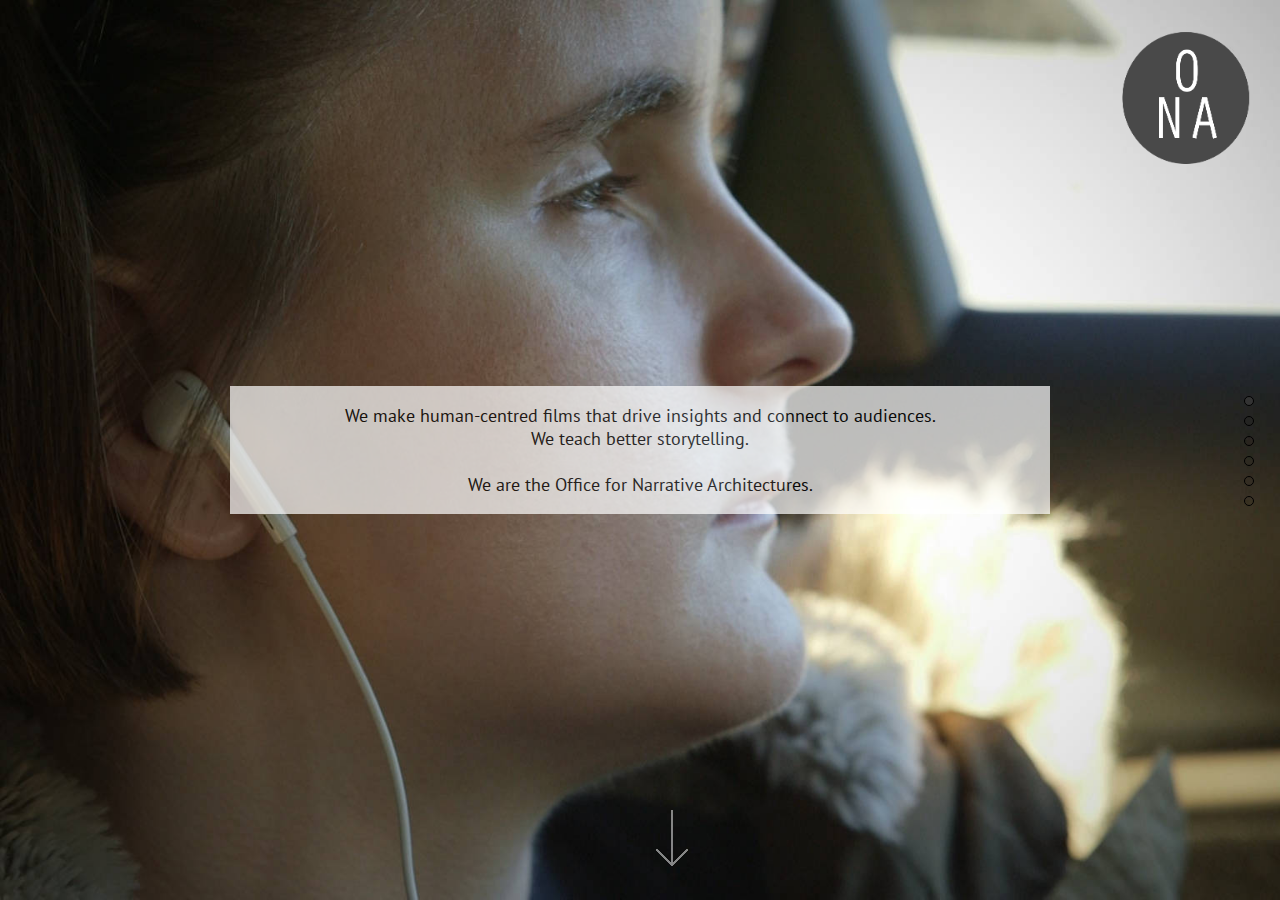
==== commit d4eee467: "ONA client demo tweaks" ====
--- a/ona/index.html
+++ b/ona/index.html
@@ -1,7 +1,7 @@
 <html>
 <head>
-  <title>A site</title>
-  <!-- link href="https://fonts.googleapis.com/css?family=PT+Sans" rel="stylesheet" -->
+  <title>ona.studio</title>
+  <link href="https://fonts.googleapis.com/css?family=PT+Sans" rel="stylesheet">
   <link href='/ona/css/style.css' type='text/css'  rel='stylesheet' />
   <link href='/ona/css/jquery.pagepiling.css' type='text/css'  rel='stylesheet' />
 
@@ -23,16 +23,17 @@
           We teach better storytelling. <br />
           <br />
           We are the <em>Office for Narrative Architectures</em>.
-          </p>
-
-        </div>
+          </p> 
+        </div>
+
+        <div class='next'>&nbsp;</div>
       </div>
     </div>
 
     <!-- methodology -->
     <div id='zone-2' class='zone section'>
       <div class='fill center'>
-        <div class='content'>
+        <div class='fill content'>
 
           <div id='methodology'>
 
@@ -94,8 +95,8 @@
             </div>
 
             <div id='method-4' class='cell method'>
+
               <h2>Discretion</h2>
-              
               <div class='hover'>
                 <p>
                 We regularly work with organisations at the edge of innovation, so a lot of
@@ -110,7 +111,7 @@
             </div>
 
             <div id='method-5' class='cell method'>
-              <h2>Mediation and Narritive Design</h2>
+              <h2>Mediation and Narrative Design</h2>
 
               <div class='hover'>
                 <p>
@@ -132,7 +133,7 @@
     <!-- clients -->
     <div id='zone-3' class='zone section'>
       <div class='fill center'>
-        <div class='content'>
+        <div class='fill content'>
           <div id='clients' class='grid'>
             <div id='client-0' class='cell'>&nbsp;</div>
             <div id='client-1' class='cell'>&nbsp;</div>
--- a/ona/css/style.css
+++ b/ona/css/style.css
@@ -51,6 +51,15 @@
 
 a.scroll-down span {
   display: none;
+}
+
+.next {
+  width: 64px;
+  height: 64px;
+  background-image: url(/ona/img/scroll-down-arrow.png);
+  position: absolute;
+  bottom: 30px;
+  left: 50%;
 }
 
 /* menu / logo */
@@ -127,12 +136,14 @@
 }
 
 #methodology {
+  position: relative;
   display: grid;
   grid-gap: 20px;
   grid-template-columns: auto auto auto;
-  height: 90%;
-  margin: auto;
-  padding-top: 1em;
+  height: 75%;
+  top: 10%;
+  /* margin: auto; */
+  /* padding-top: 1em; */
 }
 
 #methodology .cell {
@@ -156,8 +167,7 @@
   top: 0;
   left: 0;
   bottom: 0;
-  padding: 5px;
-  opacity: none;
+  padding: 17px;
   background-color: #4d4a45;
   display: none;
 }
@@ -170,12 +180,8 @@
   right: 0;
 }
 
-/* #methodology .method:hover .hover {
-  opacity: 1;
-} */
-
 #methodology .method {
-  background-color: #4d4a45;
+  background-color: #4d4a4577;
   padding: 5px;
 }
 
@@ -188,7 +194,7 @@
   font-size: 0.9em;
   text-align: justify;
   margin-bottom: 1em;
-  line-height: 1.2em;
+  line-height: 1.3em;
 }
 
 #methodology #method-0 h2 {
@@ -204,17 +210,20 @@
 
 #clients {
   display: grid;
-  grid-gap: 20px;
-  height: 90%;
+  grid-gap: 10px;
+  height: fit-content;
   margin: auto;
+  margin-top: 5em;
+  width: fit-content;
   grid-template-columns: auto auto auto;
 }
 
 #clients .cell {
   background-repeat: no-repeat;
   background-size: contain;
-  /*background-color: #ddd;*/
   background-position: center;
+  width: 200px;
+  height: 200px;
 }
 
 #clients #client-0 { background-image: url(/ona/img/client-logo-0-renault.png); }
@@ -337,7 +346,7 @@
 }
 
 #blurb {
-  padding-top: 3em;
+  padding-top: 8em;
 }
 
 #blurb p {
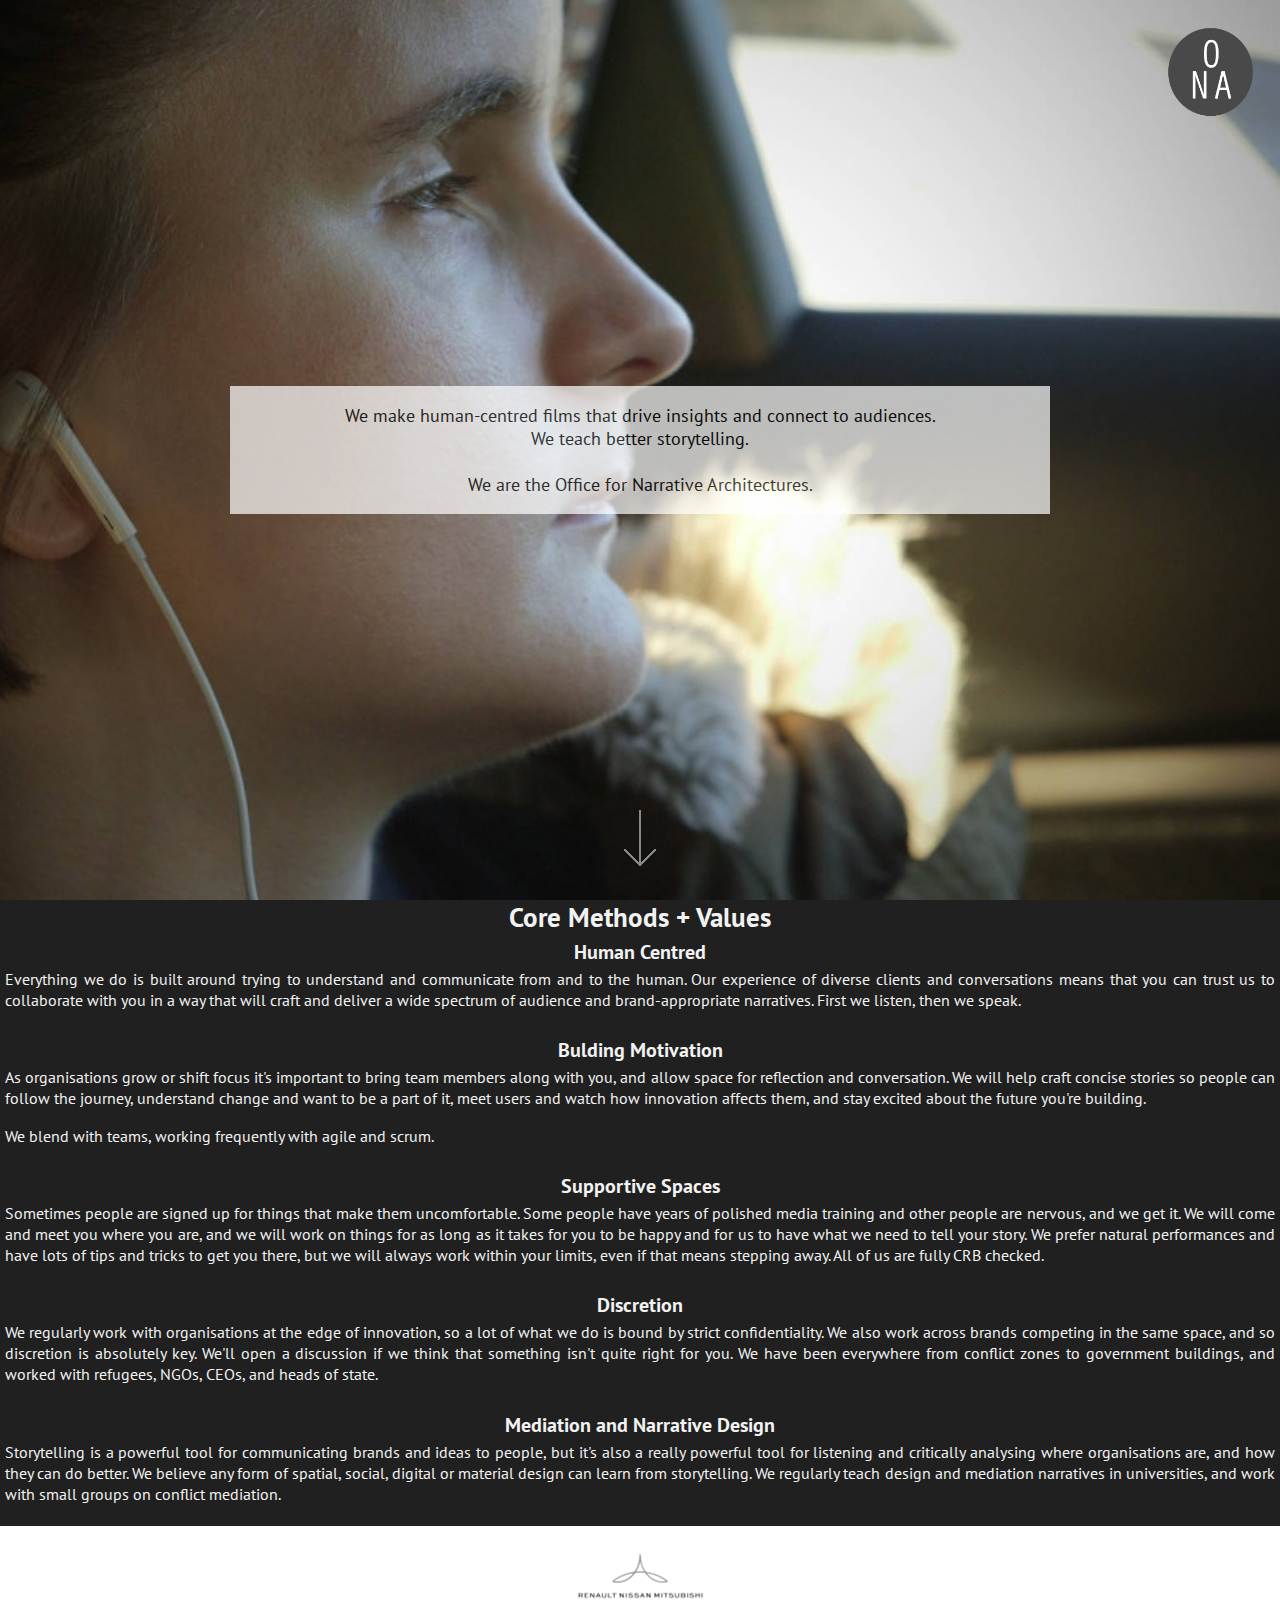
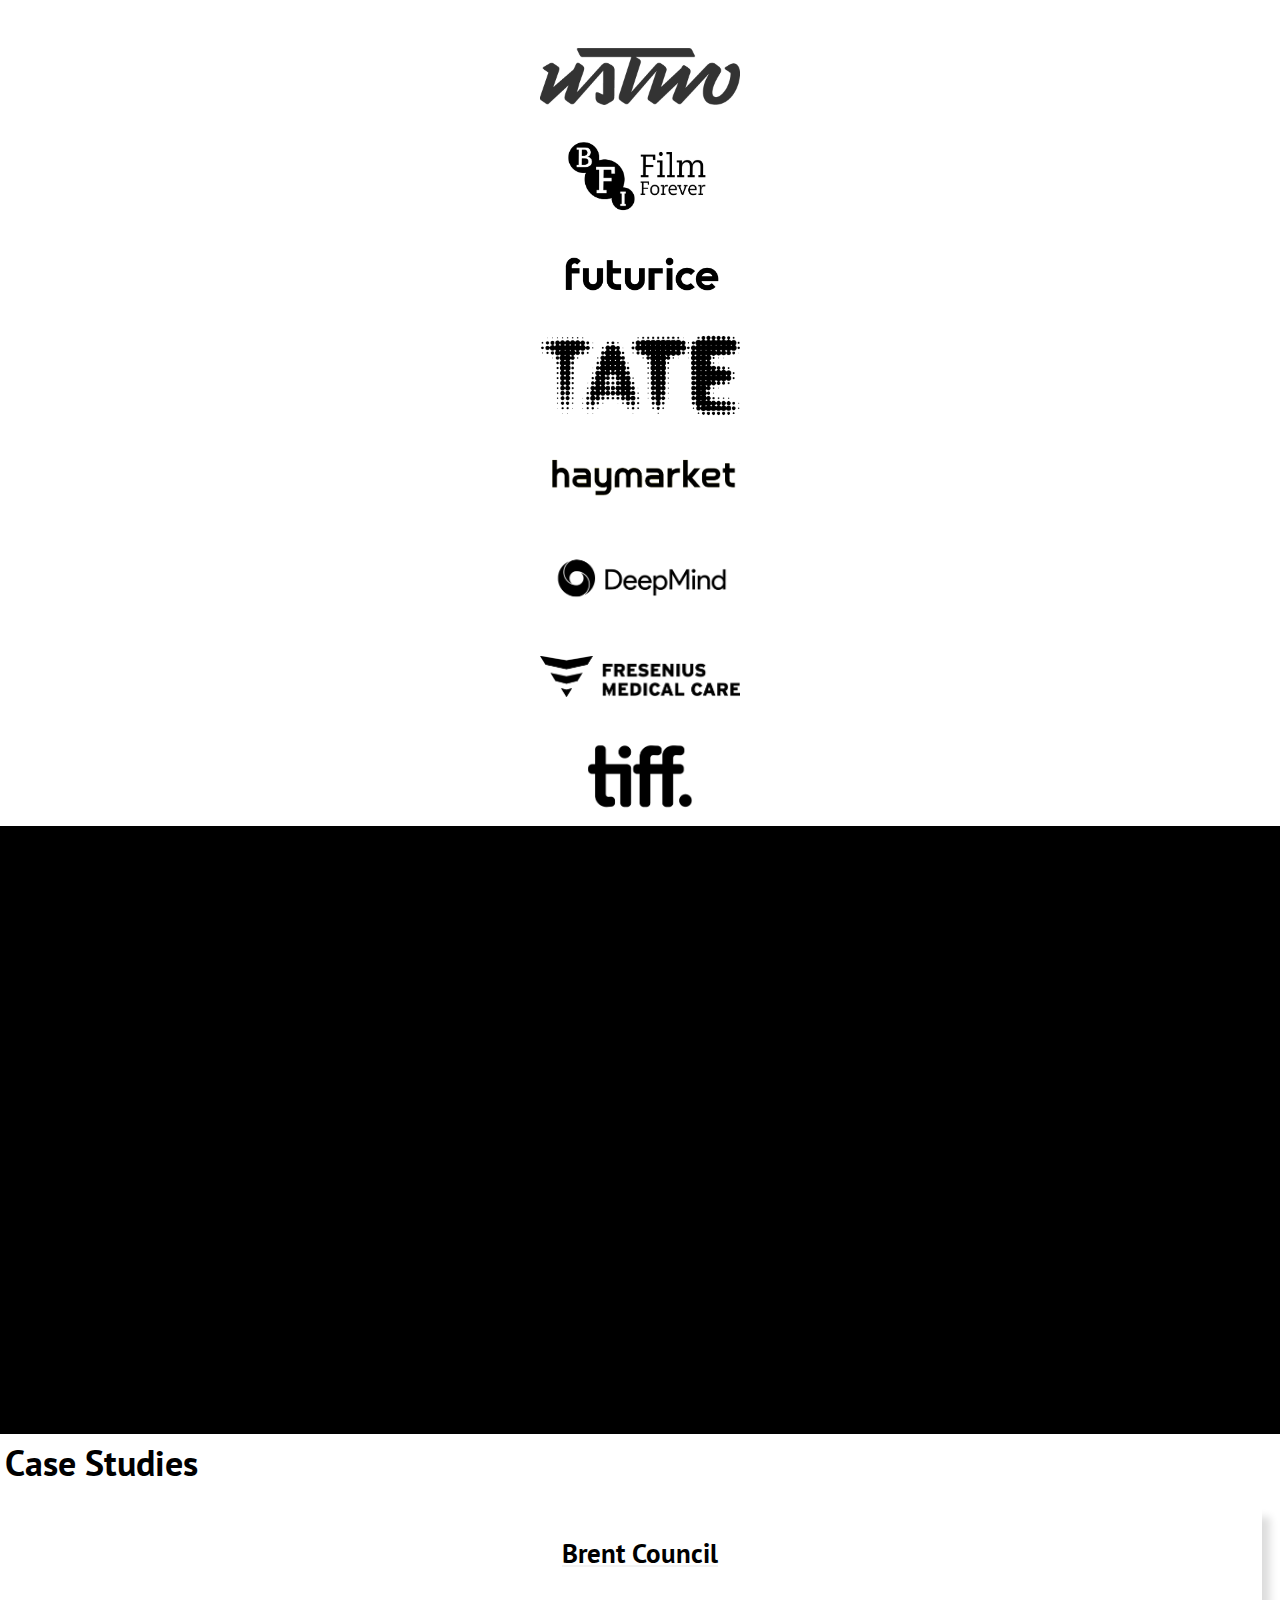
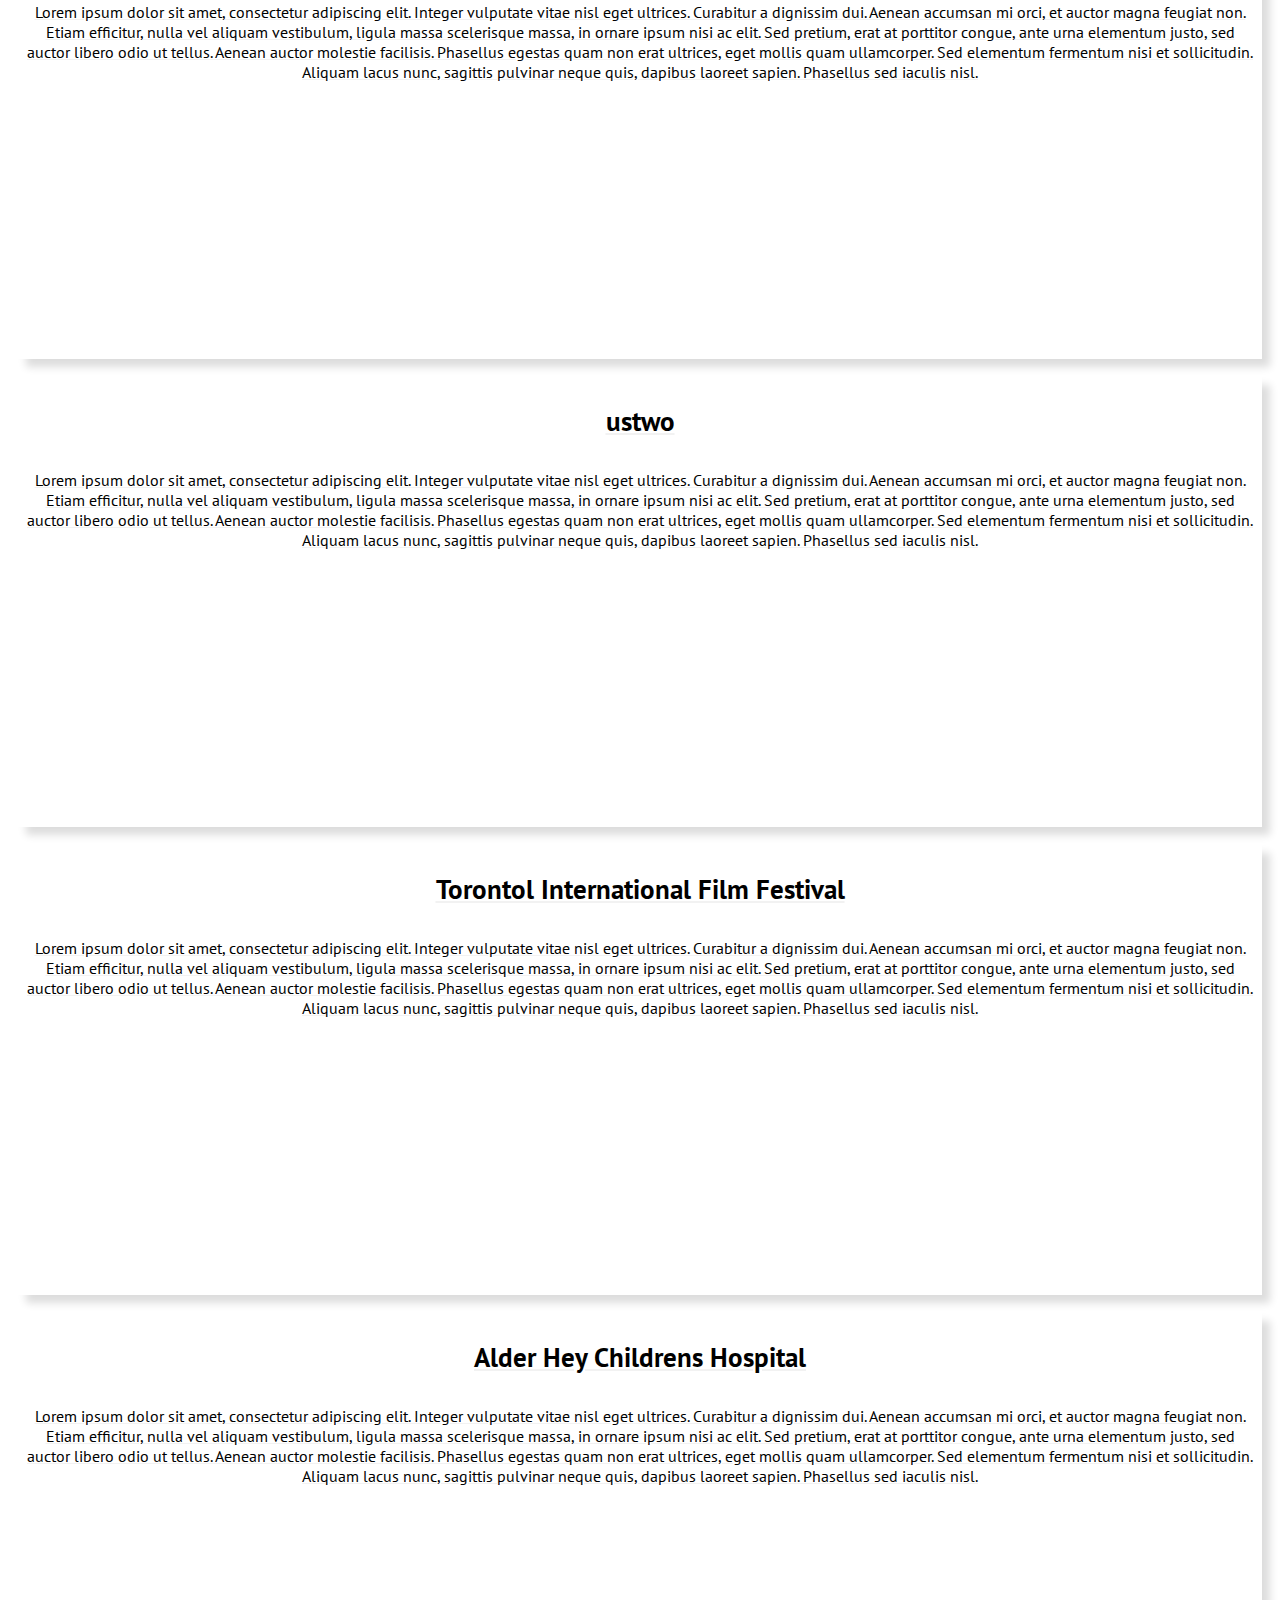
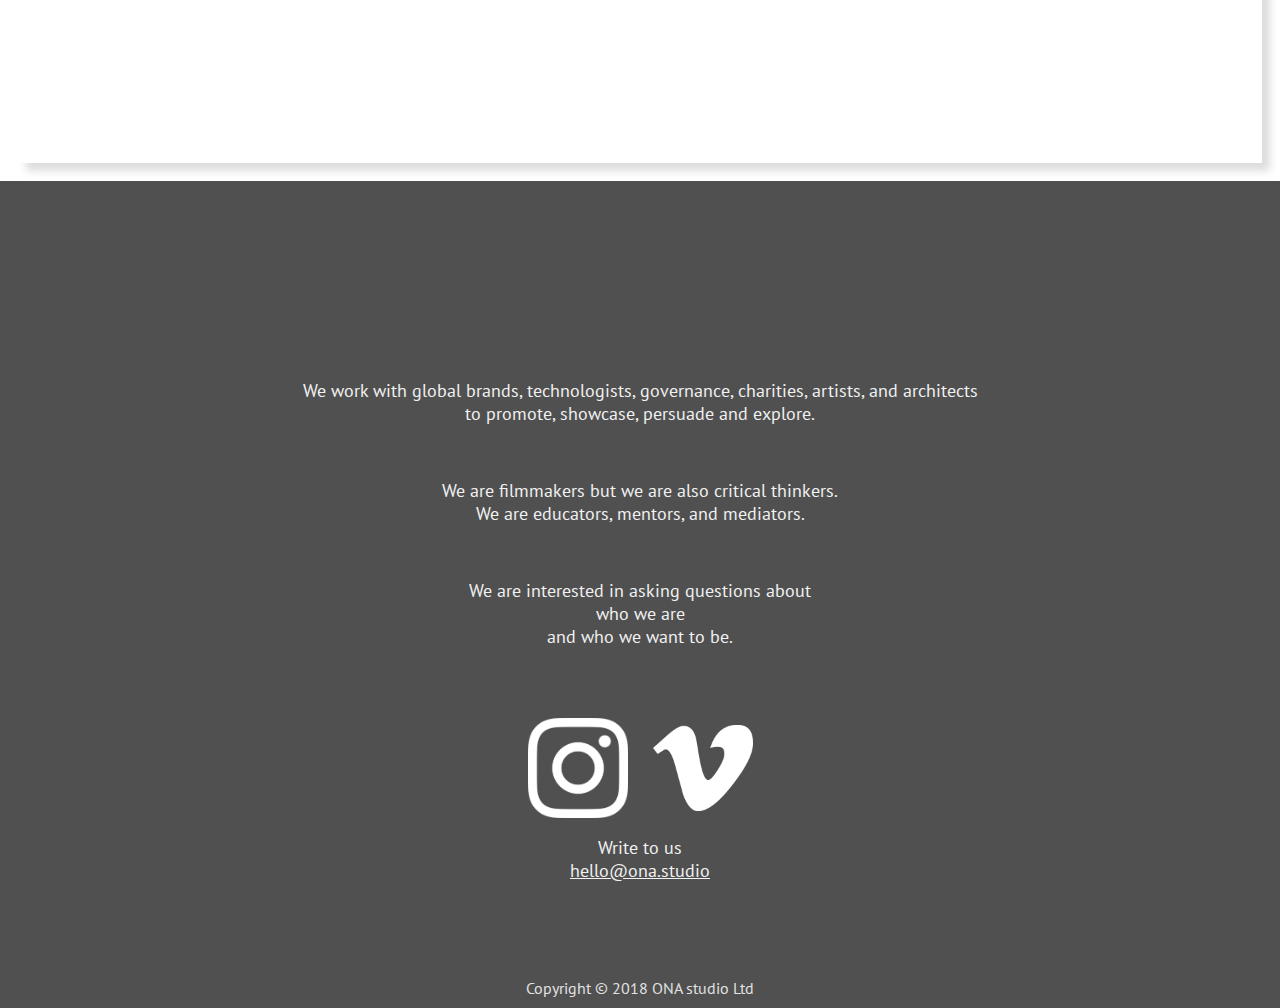
==== commit 1b20f49e: "Mobile version of ONA" ====
--- a/ona/index.html
+++ b/ona/index.html
@@ -1,12 +1,14 @@
 <html>
 <head>
   <title>ona.studio</title>
+  <meta name="viewport" content="width=device-width, initial-scale=1.0" />
+
   <link href="https://fonts.googleapis.com/css?family=PT+Sans" rel="stylesheet">
   <link href='/ona/css/style.css' type='text/css'  rel='stylesheet' />
-  <link href='/ona/css/jquery.pagepiling.css' type='text/css'  rel='stylesheet' />
+  <!-- link href='/ona/css/jquery.pagepiling.css' type='text/css'  rel='stylesheet' / -->
 
   <script src='https://code.jquery.com/jquery-3.3.1.min.js'></script>
-  <script src='/ona/js/jquery.pagepiling.min.js'></script>
+  <!-- script src='/ona/js/jquery.pagepiling.min.js'></script -->
   <script src='/ona/js/page.js'></script>
 </head>
 <body>
@@ -23,7 +25,7 @@
           We teach better storytelling. <br />
           <br />
           We are the <em>Office for Narrative Architectures</em>.
-          </p> 
+          </p>
         </div>
 
         <div class='next'>&nbsp;</div>
@@ -254,7 +256,7 @@
           </div>
 
           <div id='copyright'>
-            <p> Copyright &copy; 2018 Office of Narrative Architecture</p>
+            <p> Copyright &copy; 2018 ONA studio Ltd</p>
           </div>
 
         </div>
--- a/ona/css/style.css
+++ b/ona/css/style.css
@@ -18,15 +18,24 @@
   background-repeat: no-repeat;
   background-attachment: fixed;
   background-size: cover;
+  background-position: center;
 }
 
 .fill {
-  height: 100%;
+  /* height: 100%; */
 }
 
 .center {
+  /*
   width: 1000px;
   margin: 0 auto;
+  */
+}
+
+@media only screen and (max-width: 600px) {
+  .center {
+    width: 100%;
+  }
 }
 
 a {
@@ -60,6 +69,7 @@
   position: absolute;
   bottom: 30px;
   left: 50%;
+  transform: translate(-50%, 0);
 }
 
 /* menu / logo */
@@ -73,8 +83,8 @@
 
 #menu img#logo {
   margin: 10px;
-  width: 150px;
-  height: 150px;
+  width: 100px;
+  height: 100px;
 }
 
 #menu:hover {
@@ -108,7 +118,14 @@
 /* about us*/
 #zone-1 {
   background-color: #404040;
-  background-image: url(/ona/img/photo-0.jpg);
+  background-image: url(/ona/img/mob/photo-0.jpg);
+  height: 100%;
+}
+
+@media only screen and (max-width: 600px) {
+  #zone-1 {
+    /* background-image: none; */
+  }
 }
 
 #zone-1 .content {
@@ -132,44 +149,28 @@
 /* methodology */
 #zone-2 {
   background-color: #202020;
-  background-image: linear-gradient(#454547, #756851, #fafaf9);
+  /*background-image: linear-gradient(#454547, #756851, #fafaf9);*/
 }
 
 #methodology {
-  position: relative;
-  display: grid;
-  grid-gap: 20px;
-  grid-template-columns: auto auto auto;
-  height: 75%;
-  top: 10%;
-  /* margin: auto; */
-  /* padding-top: 1em; */
+}
+
+@media only screen and (max-width: 600px) {
+  #methodology {
+  }
 }
 
 #methodology .cell {
-  position: relative;
-  overflow: hidden;
 }
 
 #methodology .method {
-  cursor: pointer;
 }
 
 #methodology .cell h2 {
   text-align: center;
-  width: 100%;
-  top: 50%;
-  position: absolute;
 }
 
 #methodology .method .hover {
-  position: absolute;
-  top: 0;
-  left: 0;
-  bottom: 0;
-  padding: 17px;
-  background-color: #4d4a45;
-  display: none;
 }
 
 #methodology .method .clicker {
@@ -181,7 +182,7 @@
 }
 
 #methodology .method {
-  background-color: #4d4a4577;
+  /*background-color: #4d4a4577; */
   padding: 5px;
 }
 
@@ -198,8 +199,6 @@
 }
 
 #methodology #method-0 h2 {
-  position: absolute;
-  top: 50%;
 }
 
 
@@ -209,13 +208,6 @@
 }
 
 #clients {
-  display: grid;
-  grid-gap: 10px;
-  height: fit-content;
-  margin: auto;
-  margin-top: 5em;
-  width: fit-content;
-  grid-template-columns: auto auto auto;
 }
 
 #clients .cell {
@@ -223,7 +215,8 @@
   background-size: contain;
   background-position: center;
   width: 200px;
-  height: 200px;
+  height: 100px;
+  margin: 0 auto;
 }
 
 #clients #client-0 { background-image: url(/ona/img/client-logo-0-renault.png); }
@@ -242,7 +235,8 @@
 }
 
 #video {
-  height: 90%;
+  /* height: 90%; */
+  padding: 2em 0;
   margin: auto;
   background-color: #000;
 }
@@ -254,18 +248,19 @@
 }
 
 #zone-5 .fill {
-  height: 90%;
+  /* height: 90%; */
 }
 
 #case-studies {
-  display: grid;
-  grid-gap: 20px;
-  grid-template-columns: 50% 50%;
-  height: 90%;
+  /* display: grid; */
+  /* grid-gap: 20px; */
+  /* grid-template-columns: 50% 50%; */
+  /* height: 90%; */
 }
 
 #case-studies .cell {
   box-shadow: 8px 8px 8px #ddd;
+  margin: 1em;
 }
 
 #zone-5 h1 {
@@ -307,39 +302,11 @@
 } */
 
 
-/* clients */
-
-ul#clients {
-  padding-top: 1em;
-  padding-bottom: 1em
-}
-
-ul#clients li {
-  display: inline-block;
-  width: 150px;
-  height: 150px;
-  background-position: center;
-  background-repeat: no-repeat;
-}
-
-ul#clients li#client-0 { background-image: url(/ona/img/logo-00.png); }
-ul#clients li#client-1 { background-image: url(/ona/img/logo-01.png); }
-ul#clients li#client-2 { background-image: url(/ona/img/logo-02.png); }
-ul#clients li#client-3 { background-image: url(/ona/img/logo-03.png); }
-ul#clients li#client-4 { background-image: url(/ona/img/logo-04.png); }
-ul#clients li#client-5 { background-image: url(/ona/img/logo-05.png); }
-ul#clients li#client-6 { background-image: url(/ona/img/logo-06.png); }
-ul#clients li#client-7 { background-image: url(/ona/img/logo-07.png); }
-ul#clients li#client-8 { background-image: url(/ona/img/logo-08.png); }
-ul#clients li#client-9 { background-image: url(/ona/img/logo-09.png); }
-ul#clients li#client-10 { background-image: url(/ona/img/logo-10.png); }
-ul#clients li#client-11 { background-image: url(/ona/img/logo-11.png); }
-
 
 /* links */ 
 #zone-6 {
   background-color: #505050;
-  background-image: url(/ona/img/photo-1.jpg);
+  background-image: url(/ona/img/mob/photo-1.jpg);
   background-repeat: no-repeat;
   background-attachment: fixed;
   background-size: cover;
@@ -347,6 +314,7 @@
 
 #blurb {
   padding-top: 8em;
+  padding-bottom: 20em;
 }
 
 #blurb p {
@@ -356,7 +324,9 @@
 
 #links {
   position: absolute;
-  width: 1000px;
+  /* width: 1000px; */
+  width: 100%;
+  text-align: center;
   bottom: 7em;
 }
 
@@ -381,9 +351,12 @@
 #links #vimeo a     { background-image: url(/ona/img/link-vimeo.png); }
 
 #links #email {
+  margin-top: 1em;
+  /*
   position: absolute;
   right: 0;
   top: 0;
+  */
 }
 
 #links #email p {
@@ -393,7 +366,8 @@
 #copyright {
   position: absolute;
   bottom: 10px;
-  width: 1000px;
+  width: 100%;
+  /* width: 1000px; */
 }
 
 #copyright p {
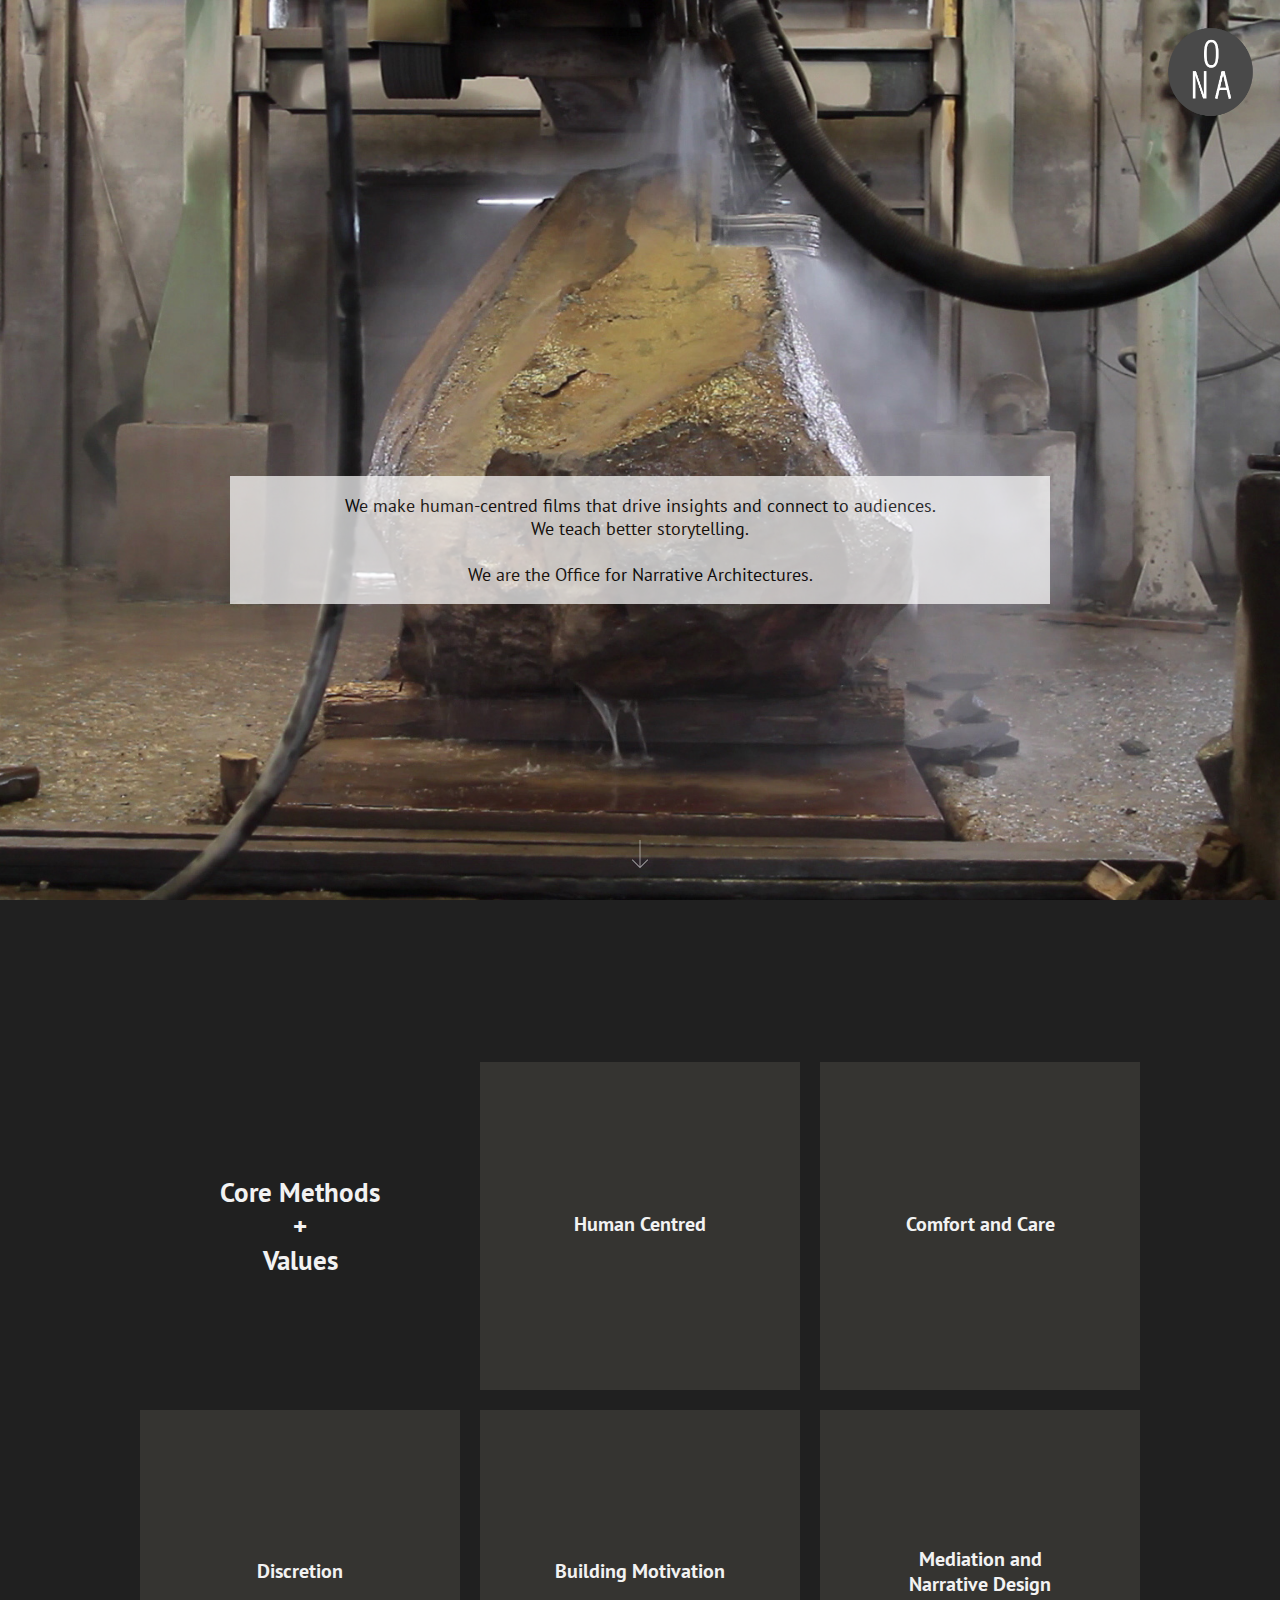
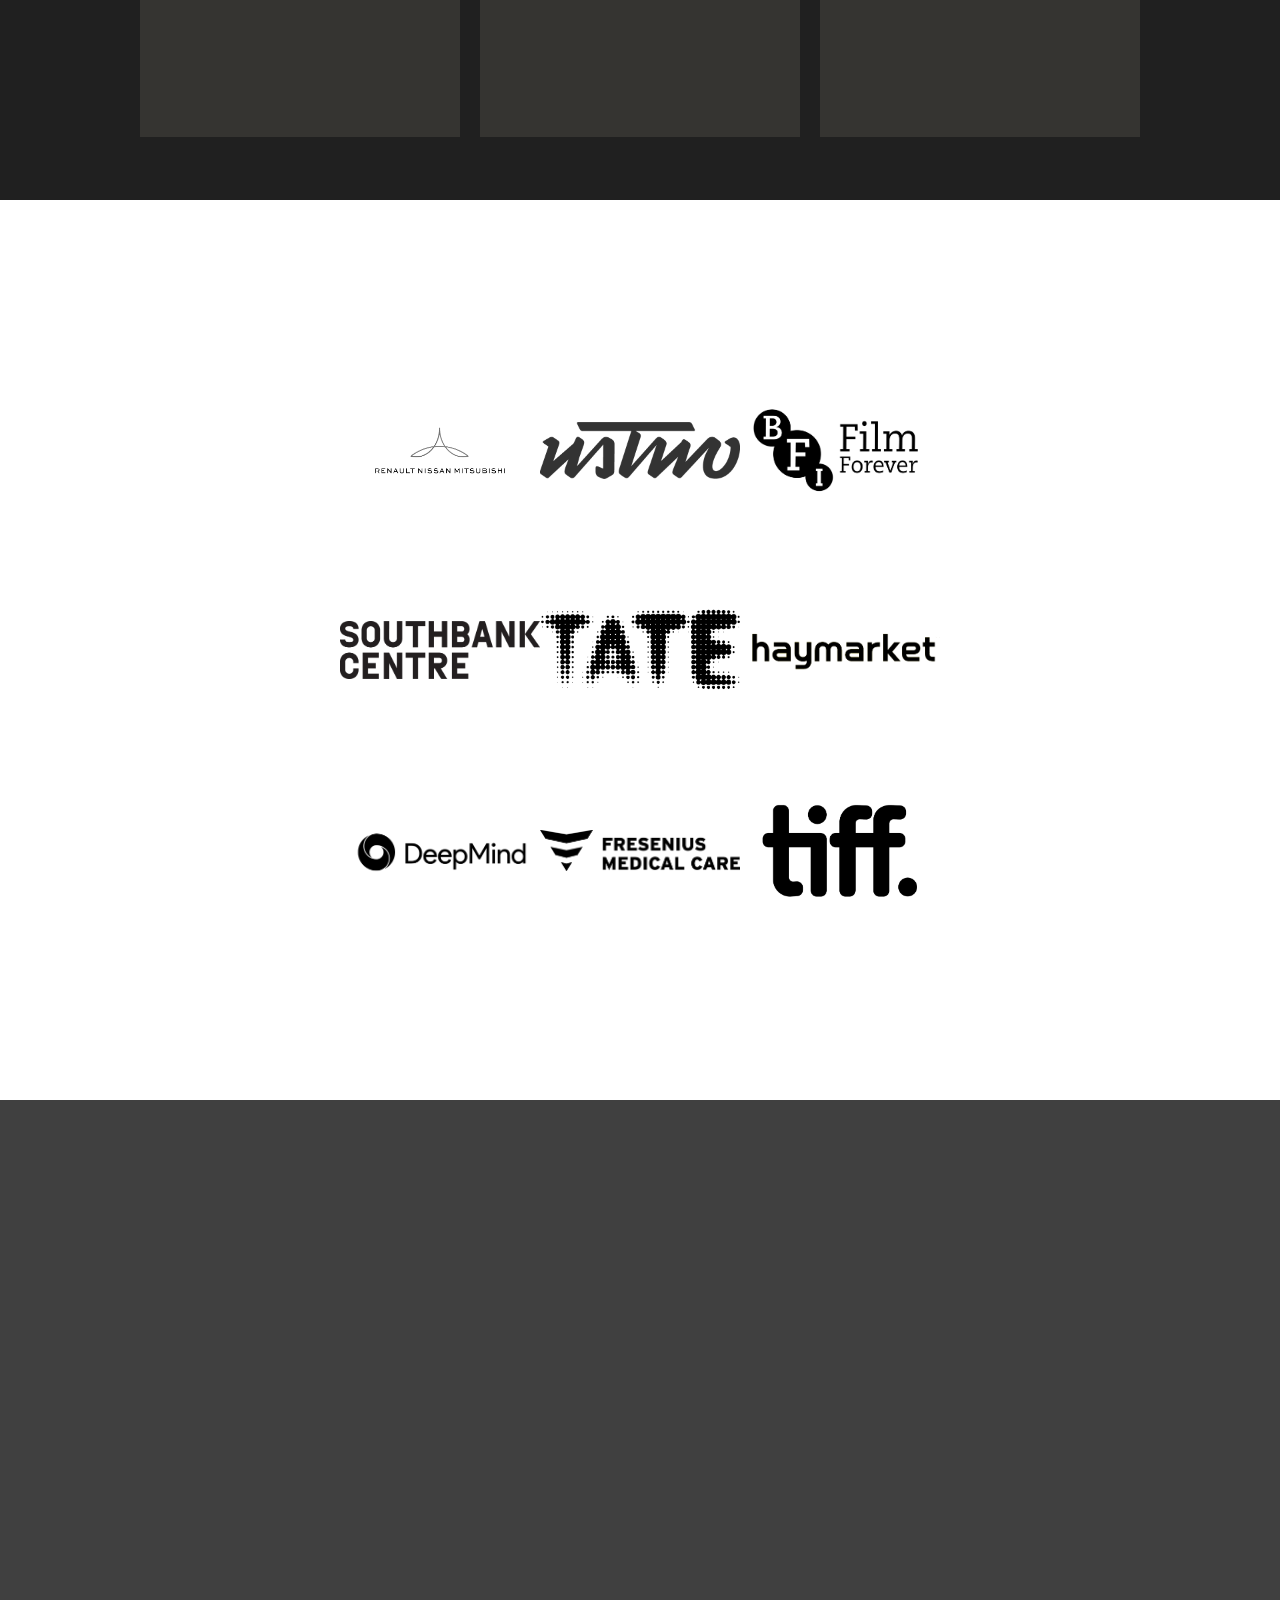
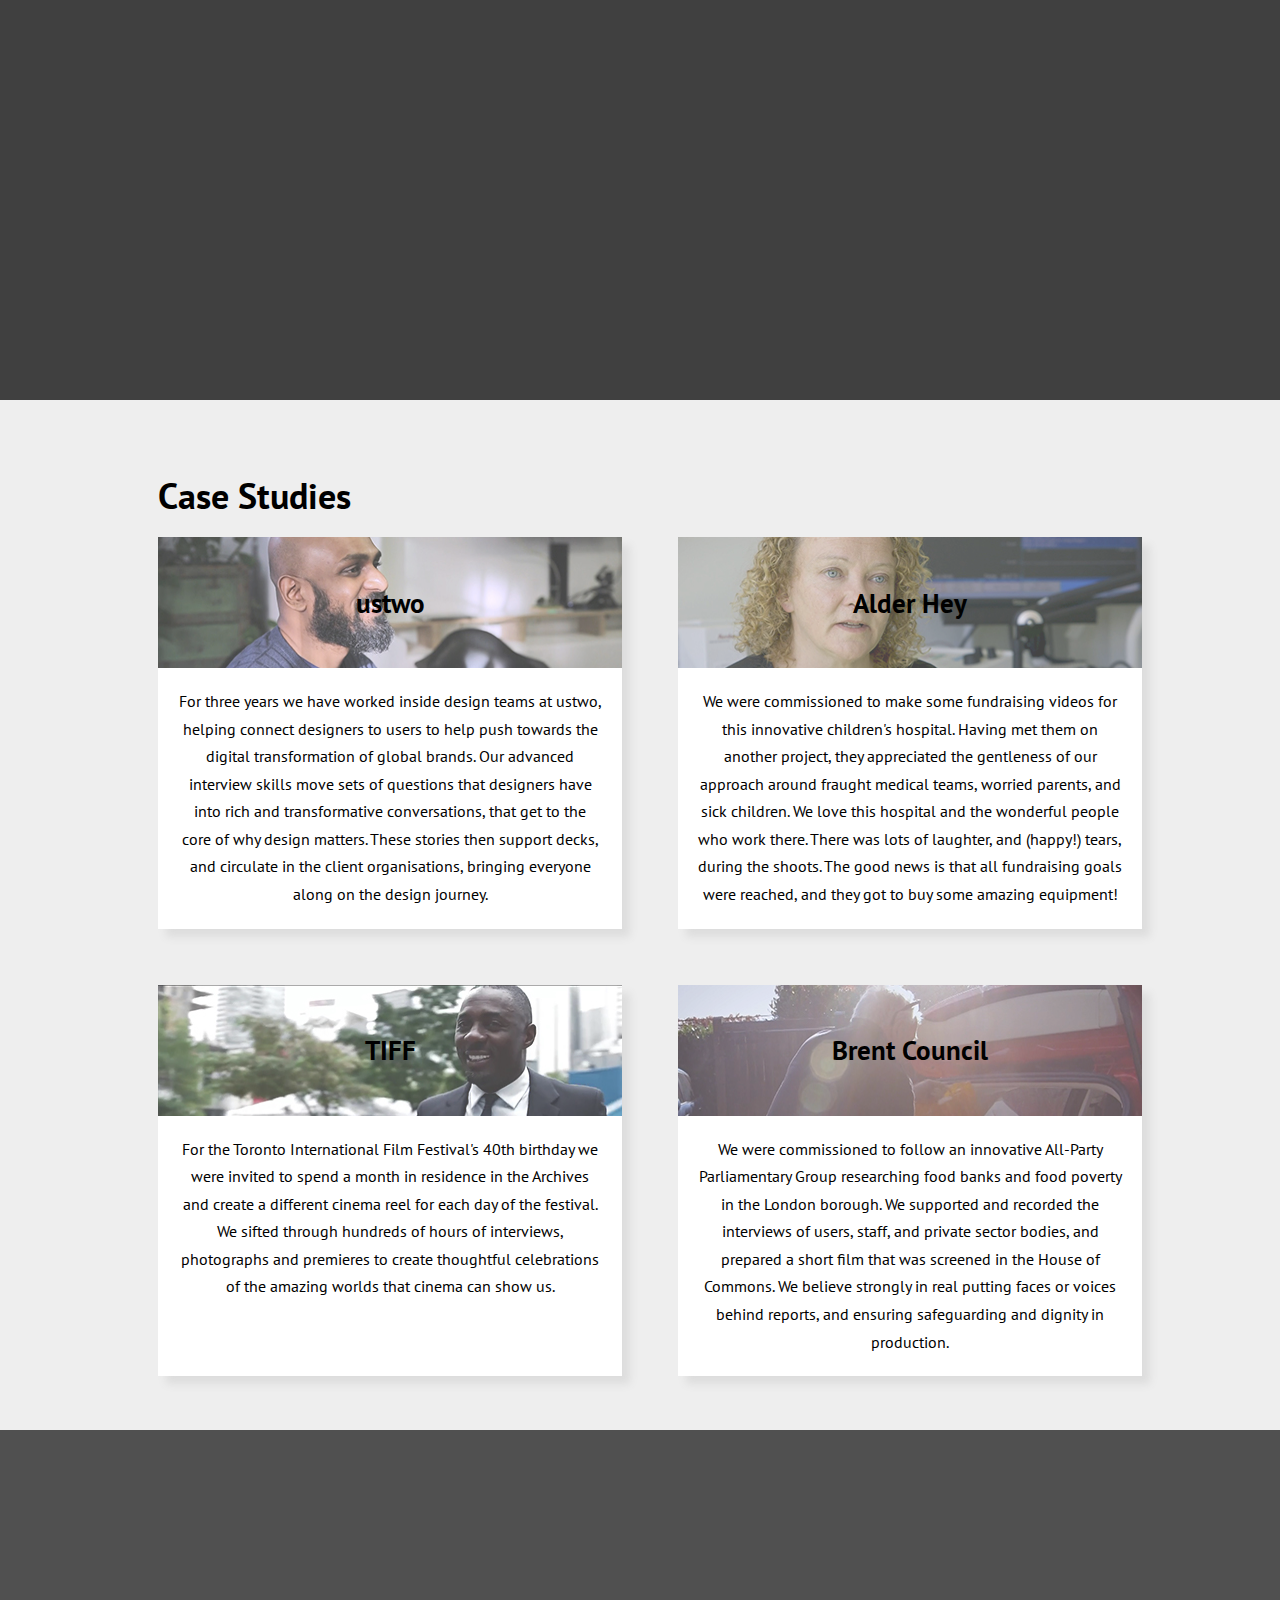
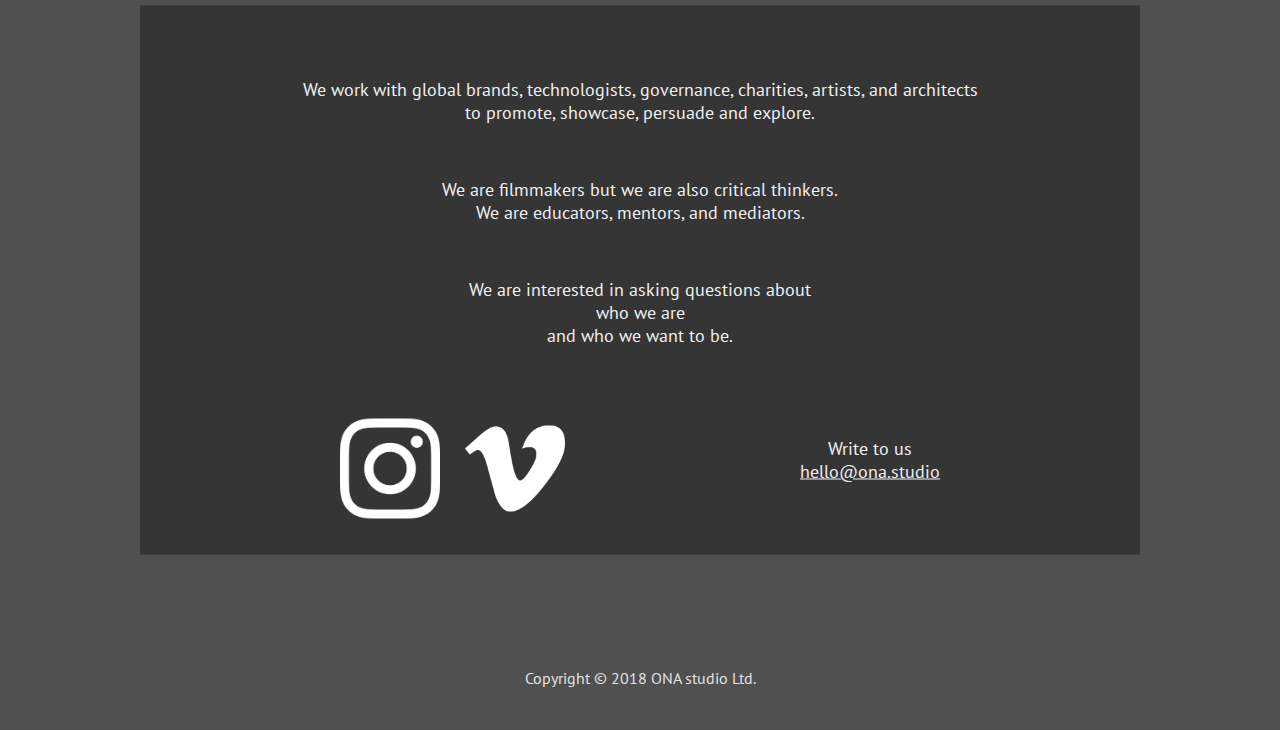
==== commit 6ffb8e2b: "ONA client update" ====
--- a/ona/index.html
+++ b/ona/index.html
@@ -5,10 +5,12 @@
 
   <link href="https://fonts.googleapis.com/css?family=PT+Sans" rel="stylesheet">
   <link href='/ona/css/style.css' type='text/css'  rel='stylesheet' />
+  <link href='/ona/css/iml-styles.css' type='text/css'  rel='stylesheet' />
   <!-- link href='/ona/css/jquery.pagepiling.css' type='text/css'  rel='stylesheet' / -->
 
   <script src='https://code.jquery.com/jquery-3.3.1.min.js'></script>
   <!-- script src='/ona/js/jquery.pagepiling.min.js'></script -->
+  <script src='/ona/js/iml.min.js'></script>
   <script src='/ona/js/page.js'></script>
 </head>
 <body>
@@ -40,7 +42,9 @@
           <div id='methodology'>
 
             <div id='method-0' class='cell'>
-              <h2>Core Methods + Values</h2>
+              <h2>Core Methods<br /> 
+              +<br />
+              Values</h2>
             </div>
 
             <div id='method-1' class='cell method'>
@@ -48,30 +52,34 @@
 
               <div class='hover'>
                 <p>
-                Everything we do is built around trying to understand and communicate from
-                and to the human. Our experience of diverse clients and conversations means
-                that you can trust us to collaborate with you in a way that will craft and
-                deliver a wide spectrum of audience and brand-appropriate narratives.
-                First we listen, then we speak.
+                  Everything we do is built around trying to communicate from and to the
+                  human. Our experience of diverse clients and conversations means that
+                  you can trust us to collaborate with you to deliver audience and
+                  brand-appropriate narratives.
+                </p>
+                <p>
+                  First we listen, then we speak.
                 </p>
               </div>
               <div class='clicker'>&nbsp;</div>
             </div>
 
             <div id='method-2' class='cell method'>
-              <h2>Bulding Motivation</h2>
-
-              <div class='hover'>
-                <p>
-                As organisations grow or shift focus it's important to bring team members
-                along with you, and allow space for reflection and conversation. We will
-                help craft concise stories so people can follow the journey, understand
-                change and want to be a part of it, meet users and watch how innovation
-                affects them, and stay excited about the future you're building.
-                </p>
-
-                <p>
-                We blend with teams, working frequently with agile and scrum.
+              <h2>Comfort and Care</h2>
+
+              <div class='hover'>
+                <p>
+                  Sometimes people have to do things that make them uncomfortable. Some
+                  people have years of polished media training and other people are nervous,
+                  and we get it. We will come and meet you where you are, and we will work
+                  together for as long as it takes for you to be happy and for us to have
+                  what your story needs. We prefer natural performances and have lots of
+                  tips and tricks to get you there.
+                </p>
+
+                <p>
+                  But, we will always work within your limits, even if that means
+                  stepping away.
                 </p>
               </div>
 
@@ -79,18 +87,20 @@
             </div>
 
             <div id='method-3' class='cell method'>
-              <h2>Supportive Spaces</h2>
-
-              <!-- Comfort and Care -->
-              <div class='hover'>
-                <p>
-                Sometimes people are signed up for things that make them uncomfortable.
-                Some people have years of polished media training and other people are nervous,
-                and we get it. We will come and meet you where you are, and we will work on
-                things for as long as it takes for you to be happy and for us to have what
-                we need to tell your story. We prefer natural performances and have lots of
-                tips and tricks to get you there, but we will always work within your limits,
-                even if that means stepping away. All of us are fully CRB checked.
+              <h2>Discretion</h2>
+
+              <div class='hover'>
+                <p>
+                  We regularly work with organisations at the edge of innovation, so a lot
+                  of what we do is bound by strict confidentiality. We also work across brands
+                  competing in the same space, and so discretion is absolutely key. We'll open
+                  a discussion if we think that something isn't quite right for you, <em>because
+                  we really care about work being as good as it can be.</em> 
+                </p>
+                <p> 
+                  We have been
+                  everywhere from conflict zones to government buildings, and worked with
+                  refugees, NGOs, CEOs, and heads of state.
                 </p>
               </div>
               <div class='clicker'>&nbsp;</div>
@@ -98,31 +108,37 @@
 
             <div id='method-4' class='cell method'>
 
-              <h2>Discretion</h2>
-              <div class='hover'>
-                <p>
-                We regularly work with organisations at the edge of innovation, so a lot of
-                what we do is bound by strict confidentiality. We also work across brands competing
-                in the same space, and so discretion is absolutely key. We'll open a discussion if
-                we think that something isn't quite right for you. We have been everywhere from
-                conflict zones to government buildings, and worked with refugees, NGOs, CEOs,
-                and heads of state.
+              <h2>Building Motivation</h2>
+              <div class='hover'>
+                <p>
+                  As organisations grow or shift focus it's important to bring team members
+                  along with you, and allow space for reflection and conversation. We will help
+                  you tell concise stories so people can follow the journey, understand change,
+                  and want to be a part of it.
+                </p>
+
+                <p>
+                  We will meet users together, watch how innovation affects them, and stay
+                  excited about the future you're building.
                 </p>
               </div>
               <div class='clicker'>&nbsp;</div>
             </div>
 
             <div id='method-5' class='cell method'>
-              <h2>Mediation and Narrative Design</h2>
-
-              <div class='hover'>
-                <p>
-                Storytelling is a powerful tool for communicating brands and ideas to people,
-                but it's also a really powerful tool for listening and critically analysing
-                where organisations are, and how they can do better. We believe any form of
-                spatial, social, digital or material design can learn from storytelling.
-                We regularly teach design and mediation narratives in universities, and
-                work with small groups on conflict mediation.
+              <h2>Mediation and<br />Narrative Design</h2>
+
+              <div class='hover'>
+                <p>
+                  Storytelling is a powerful tool for communicating brands and ideas to people.
+                  It's also a really powerful tool for listening and critically analysing where
+                  organisations are, and how they can do better.
+                </p>
+
+                <p>
+                  We believe any form of spatial, social, digital or material design can learn
+                  from storytelling. We regularly teach design and mediation narratives in
+                  universities, and work with small groups on conflict mediation.
                 </p>
               </div>
               <div class='clicker'>&nbsp;</div>
@@ -132,7 +148,7 @@
       </div>
     </div>
 
-    <!-- clients -->
+    <!-- brands -->
     <div id='zone-3' class='zone section'>
       <div class='fill center'>
         <div class='fill content'>
@@ -155,72 +171,106 @@
 
     <!-- video -->
     <div id='zone-4' class='zone section'>
+      <div class=''>
+        <div class='fill content'>
+          <div id='video'>
+            <div style="padding:56.25% 0 0 0;position:relative;">
+              <iframe src="https://player.vimeo.com/video/297491262?title=0&byline=0&portrait=0" style="position:absolute;top:0;left:0;width:100%;height:100%;" frameborder="0" webkitallowfullscreen mozallowfullscreen allowfullscreen></iframe>
+            </div>
+            <script src="https://player.vimeo.com/api/player.js"></script>
+          </div>
+        </div>
+      </div>
+    </div>
+
+    <!-- case studies -->
+    <div id='zone-5' class='zone section'>
       <div class='center'>
         <div class='content'>
-          <div id='video'>
-            <div style="padding:41.88% 0 0 0;position:relative;"><iframe src="https://player.vimeo.com/video/152943383?autoplay=1&byline=0&portrait=0" style="position:absolute;top:0;left:0;width:100%;height:100%;" frameborder="0" webkitallowfullscreen mozallowfullscreen allowfullscreen></iframe></div><script src="https://player.vimeo.com/api/player.js"></script>
-          </div>
-        </div>
-      </div>
-    </div>
-
-    <!-- case studies -->
-    <div id='zone-5' class='zone section'>
-      <div class='fill center'>
-        <div class='content'>
 
           <h1>Case Studies</h1>
 
           <div id='case-studies'>
-            <div class='cell'>
-              <a href='https://vimeo.com/251363375'>
+            <div id='ustwo' class='cell'>
+              <a class='banner' href='https://vimeo.com/251363375'>                
+                <h2>ustwo</h2>
+              </a>
+                
+              <div class='hover'>
+                <p>
+                  For three years we have worked inside design teams at ustwo,
+                  helping connect designers to users to help push towards the
+                  digital transformation of global brands. Our advanced interview
+                  skills move sets of questions that designers have into rich and
+                  transformative conversations, that get to the core of why
+                  design matters. These stories then support decks, and circulate
+                  in the client organisations, bringing everyone along on the
+                  design journey.
+                </p>
+
+              </div>
+              
+            </div>
+
+            <div id='alder-hey' class='cell'>
+              <a class='banner' href='https://vimeo.com/241078277'>
+                <h2>Alder Hey</h2>
+              </a>
+
+              <div class='hover'>
+                <p>
+                  We were commissioned to make some fundraising videos for this
+                  innovative children's hospital. Having met them on another project,
+                  they appreciated the gentleness of our approach around fraught
+                  medical teams, worried parents, and sick children. We love this
+                  hospital and the wonderful people who work there. There was lots
+                  of laughter, and (happy!) tears, during the shoots. The good news
+                  is that all fundraising goals were reached, and they got to buy
+                  some amazing equipment!
+                </p>
+              </div>            
+            </div>
+
+            <div id='tiff' class='cell'>
+              <a class='banner' href='https://vimeo.com/152942813'>
+                <h2>TIFF</h2>
+              </a>
+
+              <div class='hover'>
+                <p>
+                For the Toronto International Film Festival's 40th birthday we were invited to spend a month in
+                  residence in the Archives and create a different cinema reel for
+                  each day of the festival. We sifted through hundreds of hours of
+                  interviews, photographs and premieres to create thoughtful celebrations
+                  of the amazing worlds that cinema can show us.
+                </p>
+              </div>
+            </div>
+
+            <div id='brent' class='cell'>
+              <a class='banner' href='https://vimeo.com/279051652'>
                 <h2>Brent Council</h2>
-
-                <div class='hover'>
-                  <p>
-                  Lorem ipsum dolor sit amet, consectetur adipiscing elit. Integer vulputate vitae nisl eget ultrices. Curabitur a dignissim dui. Aenean accumsan mi orci, et auctor magna feugiat non. Etiam efficitur, nulla vel aliquam vestibulum, ligula massa scelerisque massa, in ornare ipsum nisi ac elit. Sed pretium, erat at porttitor congue, ante urna elementum justo, sed auctor libero odio ut tellus. Aenean auctor molestie facilisis. Phasellus egestas quam non erat ultrices, eget mollis quam ullamcorper. Sed elementum fermentum nisi et sollicitudin. Aliquam lacus nunc, sagittis pulvinar neque quis, dapibus laoreet sapien. Phasellus sed iaculis nisl.
-                  </p>
-                </div>
               </a>
-            </div>
-
-            <div class='cell'>
-              <a href='https://vimeo.com/241078277'>
-                <h2>ustwo</h2>
-
-                <div class='hover'>
-                  <p>
-                  Lorem ipsum dolor sit amet, consectetur adipiscing elit. Integer vulputate vitae nisl eget ultrices. Curabitur a dignissim dui. Aenean accumsan mi orci, et auctor magna feugiat non. Etiam efficitur, nulla vel aliquam vestibulum, ligula massa scelerisque massa, in ornare ipsum nisi ac elit. Sed pretium, erat at porttitor congue, ante urna elementum justo, sed auctor libero odio ut tellus. Aenean auctor molestie facilisis. Phasellus egestas quam non erat ultrices, eget mollis quam ullamcorper. Sed elementum fermentum nisi et sollicitudin. Aliquam lacus nunc, sagittis pulvinar neque quis, dapibus laoreet sapien. Phasellus sed iaculis nisl.
-                  </p> 
-                </div>
-                </a>
-            </div>
-
-            <div class='cell'>
-              <a href='https://vimeo.com/152943122'>
-                <h2>Torontol International Film Festival</h2>
-
-                <div class='hover'>
-                  <p>
-                  Lorem ipsum dolor sit amet, consectetur adipiscing elit. Integer vulputate vitae nisl eget ultrices. Curabitur a dignissim dui. Aenean accumsan mi orci, et auctor magna feugiat non. Etiam efficitur, nulla vel aliquam vestibulum, ligula massa scelerisque massa, in ornare ipsum nisi ac elit. Sed pretium, erat at porttitor congue, ante urna elementum justo, sed auctor libero odio ut tellus. Aenean auctor molestie facilisis. Phasellus egestas quam non erat ultrices, eget mollis quam ullamcorper. Sed elementum fermentum nisi et sollicitudin. Aliquam lacus nunc, sagittis pulvinar neque quis, dapibus laoreet sapien. Phasellus sed iaculis nisl.
-                  </p> 
-                </div>
-              </a>
-            </div>
-
-            <div class='cell'>
-              <a href='https://vimeo.com/279051652'>
-                <h2>Alder Hey Childrens Hospital</h2>
-
-                <div class='hover'>
-                  <p>
-                  Lorem ipsum dolor sit amet, consectetur adipiscing elit. Integer vulputate vitae nisl eget ultrices. Curabitur a dignissim dui. Aenean accumsan mi orci, et auctor magna feugiat non. Etiam efficitur, nulla vel aliquam vestibulum, ligula massa scelerisque massa, in ornare ipsum nisi ac elit. Sed pretium, erat at porttitor congue, ante urna elementum justo, sed auctor libero odio ut tellus. Aenean auctor molestie facilisis. Phasellus egestas quam non erat ultrices, eget mollis quam ullamcorper. Sed elementum fermentum nisi et sollicitudin. Aliquam lacus nunc, sagittis pulvinar neque quis, dapibus laoreet sapien. Phasellus sed iaculis nisl.
-                  </p> 
-                </div>
-              </a>
+
+              <div class='hover'>
+                <p>
+                  We were commissioned to follow an innovative All-Party Parliamentary
+                  Group researching food banks and food poverty in the London borough.
+                  We supported and recorded the interviews of users, staff, and private
+                  sector bodies, and prepared a short film that was screened in the House
+                  of Commons. We believe strongly in real putting faces or voices behind
+                  reports, and ensuring safeguarding and dignity in production.
+                </p>
+              </div>
             </div>
           </div> <!-- #case-studies -->
         </div>
+      </div>
+      
+      <div  class="modal" data-modal="MyModal1">
+        <div class="modal_title">Modal 1 title</div>
+        <div class="modal_content">Modal 1 content</div>
+        <div class="close">X</div>
       </div>
     </div>
 
@@ -229,34 +279,40 @@
       <div class='fill center'>
         <div class='content'>
 
-          <div id='blurb'>
-            <p>
-            We work with global brands, technologists, governance, charities, artists, and architects<br />
-            to promote, showcase, persuade and explore.
-            </p>
-
-            <p>
-            We are filmmakers but we are also critical thinkers.<br />
-            We are educators, mentors, and mediators.
-            </p>
-
-            <p>
-            We are interested in asking questions about<br />
-            who we are<br />
-            and who we want to be.
-            </p>
+          <div id='center'>
+            <div id='blurb'>
+              <p>
+              We work with global brands, technologists, governance, charities, artists, and architects<br />
+              to promote, showcase, persuade and explore.
+              </p>
+
+              <p>
+              We are filmmakers but we are also critical thinkers.<br />
+              We are educators, mentors, and mediators.
+              </p>
+
+              <p>
+              We are interested in asking questions about<br />
+              who we are<br />
+              and who we want to be.
+              </p>
+            </div>
+
+            <div id='links'>
+              <div id='instagram' class='link'><a href='https://www.instagram.com/onastudioldn/'>&nbsp</a></div>
+              <div id='vimeo' class='link'><a href='https://vimeo.com/onastudioldn'>&nbsp</a></div>
+              <div id='email'>
+                <p>
+                  Write to us
+                  <br />
+                  <a href='mailto:hello@ona.studio'>hello@ona.studio</a>
+                </p>
+              </div>
+            </div>
           </div>
 
-          <div id='links'>
-            <div id='instagram' class='link'><a href='https://www.instagram.com/onastudioldn/'>&nbsp</a></div>
-            <div id='vimeo' class='link'><a href='https://vimeo.com/onastudioldn'>&nbsp</a></div>
-            <div id='email'>
-              <p>Write to us<br /><a href='mailto:hello@ona.studio'>hello@ona.studio</a></p>
-            </div>
-          </div>
-
           <div id='copyright'>
-            <p> Copyright &copy; 2018 ONA studio Ltd</p>
+            <p> Copyright &copy; 2018 ONA studio Ltd.</p>
           </div>
 
         </div>
@@ -271,8 +327,8 @@
     <div id='menu-links'>
       <a data-menuanchor='zone-1' href='#zone-1'>About</a>
       <a data-menuanchor='zone-2' href='#zone-2'>Methods</a>
-      <a data-menuanchor='zone-3' href='#zone-3'>Clients</a>
-      <a data-menuanchor='zone-4' href='#zone-4'>Video</a>
+      <a data-menuanchor='zone-3' href='#zone-3'>Brands</a>
+      <a data-menuanchor='zone-4' href='#zone-4'>Reel</a>
       <a data-menuanchor='zone-5' href='#zone-5'>Case studies</a>
       <a data-menuanchor='zone-6' href='#zone-6'>Contact</a>
     </div>
--- a/ona/css/style.css
+++ b/ona/css/style.css
@@ -21,21 +21,8 @@
   background-position: center;
 }
 
-.fill {
-  /* height: 100%; */
-}
-
 .center {
-  /*
-  width: 1000px;
-  margin: 0 auto;
-  */
-}
-
-@media only screen and (max-width: 600px) {
-  .center {
-    width: 100%;
-  }
+  width: 100%;
 }
 
 a {
@@ -48,24 +35,15 @@
   text-decoration: none;
 }
 
-a.scroll-down {
-  display: block;
-  width: 64px;
-  height: 64px;
-  background-image: url(/ona/img/scroll-down-arrow.png);
-  position: absolute;
-  right: 10px;
-  bottom: 10px;
-}
-
 a.scroll-down span {
   display: none;
 }
 
 .next {
-  width: 64px;
-  height: 64px;
+  width: 32px;
+  height: 32px;
   background-image: url(/ona/img/scroll-down-arrow.png);
+  background-size: cover;
   position: absolute;
   bottom: 30px;
   left: 50%;
@@ -122,15 +100,9 @@
   height: 100%;
 }
 
-@media only screen and (max-width: 600px) {
-  #zone-1 {
-    /* background-image: none; */
-  }
-}
-
 #zone-1 .content {
   position: absolute;
-  top: 50%;
+  top: 60%;
   left: 50%;
   transform: translate(-50%, -50%);
   background-color: #fff;
@@ -149,18 +121,14 @@
 /* methodology */
 #zone-2 {
   background-color: #202020;
-  /*background-image: linear-gradient(#454547, #756851, #fafaf9);*/
 }
 
 #methodology {
-}
-
-@media only screen and (max-width: 600px) {
-  #methodology {
-  }
+  padding: 4em 0;
 }
 
 #methodology .cell {
+  position: relative;
 }
 
 #methodology .method {
@@ -168,9 +136,13 @@
 
 #methodology .cell h2 {
   text-align: center;
+  margin-bottom: 1em;
 }
 
 #methodology .method .hover {
+  display: none;
+  margin: 1em;
+  margin-bottom: 2em;
 }
 
 #methodology .method .clicker {
@@ -182,8 +154,7 @@
 }
 
 #methodology .method {
-  /*background-color: #4d4a4577; */
-  padding: 5px;
+  /* padding: 5px; */
 }
 
 #methodology .method h2 {
@@ -196,9 +167,11 @@
   text-align: justify;
   margin-bottom: 1em;
   line-height: 1.3em;
+  /* color: #ffd; */
 }
 
 #methodology #method-0 h2 {
+  margin-bottom: 2em;
 }
 
 
@@ -222,7 +195,7 @@
 #clients #client-0 { background-image: url(/ona/img/client-logo-0-renault.png); }
 #clients #client-1 { background-image: url(/ona/img/client-logo-1-ustwo.png); }
 #clients #client-2 { background-image: url(/ona/img/client-logo-2-bfi.png); }
-#clients #client-3 { background-image: url(/ona/img/client-logo-3-futurice.png); }
+#clients #client-3 { background-image: url(/ona/img/client-logo-3-southbank.png); }
 #clients #client-4 { background-image: url(/ona/img/client-logo-4-tate.png); }
 #clients #client-5 { background-image: url(/ona/img/client-logo-5-haymarket.png); }
 #clients #client-6 { background-image: url(/ona/img/client-logo-6-deepmind.png); }
@@ -236,15 +209,15 @@
 
 #video {
   /* height: 90%; */
-  padding: 2em 0;
-  margin: auto;
-  background-color: #000;
+  /* padding: 2em 0;*/
+  /* margin: auto; */
+  /* background-color: #404040; */
 }
 
 
 /* case studies */
 #zone-5 {
-  background-color: #fff;
+  background-color: #eee;
 }
 
 #zone-5 .fill {
@@ -258,43 +231,63 @@
   /* height: 90%; */
 }
 
+#case-studies a.banner {
+    display: block;
+    text-decoration: none;
+}
+
+
+#case-studies #ustwo .banner {
+    background-image: url(/ona/img/case-0-ustwo.jpg);
+}
+
+#case-studies #alder-hey .banner {
+    background-image: url(/ona/img/case-1-alder-hey.jpg);
+}
+
+#case-studies #tiff .banner {
+    background-image: url(/ona/img/case-2-tiff.jpg);
+}
+
+#case-studies #brent .banner {
+    background-image: url(/ona/img/case-3-brent.jpg);
+}
+
 #case-studies .cell {
   box-shadow: 8px 8px 8px #ddd;
   margin: 1em;
+  overflow: hidden;
+  background-color: #fff;
 }
 
 #zone-5 h1 {
-  padding-top: 5px;
+  padding-top: 2em;
   color: #000;
+  margin-left: 0.5em;
 }
 
 #case-studies h2 {
   text-align: center;
-  padding: 1em 0;
-  color: #000;
+  color: #fff;
+  padding: 1.8em 0;
 }
 
 #case-studies p {
   color: #000;
   text-align: center;
   font-size: 0.9em;
+  line-height: 1.7em;
 }
 
 #case-studies .cell .hover {
-  padding: 5px;
-}
-
-.content h1 {
-  background-color: white;
+  padding: 20px;
+}
+
+/*.content h1 {
   padding: 5px;
   display: inline-block;
-}
-
-#case-studies .cell a {
-  display: block;
-  height: 50%;
-  /*background-color: #eee;*/
-}
+} */
+
 
 /*
 #case-studies .cell a:hover {
@@ -324,7 +317,6 @@
 
 #links {
   position: absolute;
-  /* width: 1000px; */
   width: 100%;
   text-align: center;
   bottom: 7em;
@@ -376,3 +368,203 @@
   opacity: 0.9;
 }
 
+
+/*
+ * desktop style patches
+ */
+
+@media only screen and (min-width: 1000px) {
+
+  .fill {
+    height: 100%;
+  }
+
+  .center {
+    width: 1000px;
+    margin: 0 auto;
+  }
+
+  #menu img#logo {
+    width: 100px;
+    height: 100px;
+  }
+
+  /* about us */
+  #zone-1 {
+    background-image: url(/ona/img/photo-0.jpg);
+  }
+
+  /* methodology */
+
+  #zone-2 {
+    background-image: linear-gradient(#454547, #ffffff 80%, #fafaf9);
+  }
+
+  #methodology {
+    position: relative;
+    display: grid;
+    grid-gap: 20px;
+    grid-template-columns: auto auto auto;
+    height: 75%;
+    top: 10%;
+    /* margin: auto; */
+    /* padding-top: 1em; */
+  }
+
+  #methodology .cell {
+    overflow: hidden;
+  }
+
+  #methodology .method {
+    cursor: pointer;
+    background-color: #4d4a4577;
+  }
+
+  #methodology .cell h2 {
+    width: 100%;
+    top: 50%;
+    transform: translate(0, -50%);
+    position: absolute;
+  }
+
+  #methodology .method .hover {
+    position: absolute;
+    top: 0;
+    left: 0;
+    bottom: 0;
+    padding: 1em;
+    background-color: #4d4a45;
+    margin: 0;
+  }
+  
+  #methodology #method-0 h2 {
+    margin-bottom: 0;
+    transform: translate(0, -50%);
+  }
+
+  /* clients */
+
+  #clients {
+    display: grid;
+    grid-gap: 0px;
+    height: fit-content;
+    margin: auto;
+    /*margin-top: 5em;*/
+    position:relative;
+    top: 50%;
+    transform: translate(0, -50%);
+    width: fit-content;
+    grid-template-columns: auto auto auto;
+  }
+
+  #clients .cell {
+    background-repeat: no-repeat;
+    background-size: contain;
+    background-position: center;
+    width: 200px;
+    height: 200px;
+  }
+
+  /* video */
+  #zone-4 .content {
+    /* background-color: #000; */
+    height: 100%;
+  }
+
+  #video {
+    position: relative;
+    height: fit-content;
+    top: 50%;
+    transform: translate(0, -50%);
+  }
+
+  /* case studies */
+
+  #case-studies {
+    display: grid;
+    grid-gap: 20px;
+    grid-template-columns: 50% 50%;
+    padding-bottom: 2em;
+    /* height: 70%;
+    position: relative;
+    top: 40%;
+    transform: translate(0, -50%); */
+  }
+
+  #case-studies a.banner h2 {
+    color: #000;
+    background-color: #ffffff44;
+  }
+
+  #case-studies a.banner:hover h2 {
+    color: #fff;
+    background-color: transparent;
+  }
+
+  /* contact us */
+
+  #zone-6 {
+    background-image: url(/ona/img/photo-1.jpg);
+  }
+
+  #zone-6 .content {
+    height: 100%;
+  }
+  
+  #zone-6 #center {
+    position: relative;
+    top: 50%;
+    transform: translate(0, -50%);
+    background: #00000055;
+  }
+
+  #blurb {
+    padding-bottom: 3em;
+    padding-top: 1em;
+  }
+
+  #links {
+    padding-top: 1em;
+    position: static;
+    width: 600px;
+    margin: 0 auto;
+    /*width: 100%;*/
+    text-align: left;
+    /*bottom: 7em;*/
+    padding-bottom: 2em;
+  }
+
+  
+  #links .link {
+  }
+
+  #links .link:hover {
+    opacity: 0.7;
+  }
+
+  #links #vimeo {
+    /* margin-right: 10em; */
+  }
+
+  #links #email {
+    display: inline-block;
+    margin: 0px;
+    padding-top: 1em;
+    float: right;
+  }
+
+  #links #email p {
+    float: right;
+    /* display: inline-block; */
+  }
+
+  #copyright {
+    width: 1000px;
+  }
+
+  #copyright p {
+    padding: 2em 0;
+  }
+
+}
+
--- a/ona/css/iml-styles.css
+++ b/ona/css/iml-styles.css
@@ -0,0 +1,307 @@
+.tooltip {
+ position: absolute;
+ top: 0;
+ left: 0;
+ z-index: 9;
+ display: none;
+ z-index: 999;
+}
+
+.tooltip div {
+ font-family:Arial;
+ background: #000;
+ color: #fff;
+ font-size: 12px;
+ max-width: 340px;
+ text-align: left;
+ user-select: none;
+ -moz-user-select: none;
+ -webkit-user-select: none;
+ user-select: none;
+ -ms-user-select: none;
+ cursor: default;
+}
+
+.tooltip div {
+ padding: 10px 15px;
+}
+
+.tooltip div:after {
+ content: '';
+ position: absolute;
+ width: 1px;
+ height: 1px;
+ border: 5px solid transparent;
+ z-index: 11;
+}
+
+.tooltip.top div:after { left: 50%; bottom: -11px; margin-left: -5px;}
+.tooltip.bottom div:after { left: 50%; top: -11px; margin-left: -5px;}
+.tooltip.left div:after { bottom: 50%; right: -11px; margin-bottom: -5px;}
+.tooltip.right div:after { bottom: 50%; left: -11px; margin-bottom: -5px;}
+.tooltip.top-right div:after { left: 90%; bottom: -11px; margin-left: -5px;}
+.tooltip.top-left div:after { left: 10%; bottom: -11px; margin-left: -5px;}
+.tooltip.bottom-right div:after { left: 90%; top: -11px; margin-left: -5px;}
+.tooltip.bottom-left div:after { left: 10%; top: -11px; margin-left: -5px;}
+.tooltip.left-top div:after { bottom: 65%; right: -11px; margin-bottom: -5px; }
+.tooltip.left-bottom div:after { bottom: 35%; right: -11px; margin-bottom: -5px;}
+.tooltip.right-top div:after { bottom: 65%; left: -11px; margin-bottom: -5px;}
+.tooltip.right-bottom div:after { bottom: 35%; left: -11px; margin-bottom: -5px;}
+
+.tooltip.white div                   {background: #FFFFFF;color:#808E95;}
+.tooltip.white.top div:after         {border-top-color: #FFFFFF;}
+.tooltip.white.top-right div:after   {border-top-color: #FFFFFF;}
+.tooltip.white.top-left div:after    {border-top-color: #FFFFFF;}
+.tooltip.white.bottom div:after      {border-bottom-color: #FFFFFF;}
+.tooltip.white.bottom-right div:after{border-bottom-color: #FFFFFF;}
+.tooltip.white.bottom-left div:after {border-bottom-color: #FFFFFF;}
+.tooltip.white.left div:after        {border-left-color: #FFFFFF;}
+.tooltip.white.left-top div:after    {border-left-color: #FFFFFF;}
+.tooltip.white.left-bottom div:after {border-left-color: #FFFFFF;}
+.tooltip.white.right div:after       {border-right-color: #FFFFFF;}
+.tooltip.white.right-top div:after   {border-right-color: #FFFFFF;}
+.tooltip.white.right-bottom div:after{border-right-color: #FFFFFF;}
+
+.tooltip.black div                   {background: rgba(0, 0, 0, 0.8);}
+.tooltip.black.top div:after         {border-top-color: rgba(0, 0, 0, 0.8);}
+.tooltip.black.top-right div:after   {border-top-color: rgba(0, 0, 0, 0.8);}
+.tooltip.black.top-left div:after    {border-top-color: rgba(0, 0, 0, 0.8);}
+.tooltip.black.bottom div:after      {border-bottom-color: rgba(0, 0, 0, 0.8);}
+.tooltip.black.bottom-right div:after{border-bottom-color: rgba(0, 0, 0, 0.8);}
+.tooltip.black.bottom-left div:after {border-bottom-color: rgba(0, 0, 0, 0.8);}
+.tooltip.black.left div:after        {border-left-color: rgba(0, 0, 0, 0.8);}
+.tooltip.black.left-top div:after    {border-left-color: rgba(0, 0, 0, 0.8);}
+.tooltip.black.left-bottom div:after {border-left-color: rgba(0, 0, 0, 0.8);}
+.tooltip.black.right div:after       {border-right-color: rgba(0, 0, 0, 0.8);}
+.tooltip.black.right-top div:after   {border-right-color: rgba(0, 0, 0, 0.8);}
+.tooltip.black.right-bottom div:after{border-right-color: rgba(0, 0, 0, 0.8);}
+
+.tooltip.error div                   {background: #f56969;}
+.tooltip.error.top div:after         {border-top-color: #f56969;}
+.tooltip.error.top-right div:after   {border-top-color: #f56969;}
+.tooltip.error.top-left div:after    {border-top-color: #f56969;}
+.tooltip.error.bottom div:after      {border-bottom-color: #f56969;}
+.tooltip.error.bottom-right div:after{border-bottom-color: #f56969;}
+.tooltip.error.bottom-left div:after {border-bottom-color: #f56969;}
+.tooltip.error.left div:after        {border-left-color: #f56969;}
+.tooltip.error.left-top div:after    {border-left-color: #f56969;}
+.tooltip.error.left-bottom div:after {border-left-color: #f56969;}
+.tooltip.error.right div:after       {border-right-color: #f56969;}
+.tooltip.error.right-top div:after   {border-right-color: #f56969;}
+.tooltip.error.right-bottom div:after{border-right-color: #f56969;}
+
+.tooltip.success div                   {background: #94C775;}
+.tooltip.success.top div:after         {border-top-color: #94C775;}
+.tooltip.success.top-right div:after   {border-top-color: #94C775;}
+.tooltip.success.top-left div:after    {border-top-color: #94C775;}
+.tooltip.success.bottom div:after      {border-bottom-color: #94C775;}
+.tooltip.success.bottom-right div:after{border-bottom-color: #94C775;}
+.tooltip.success.bottom-left div:after {border-bottom-color: #94C775;}
+.tooltip.success.left div:after        {border-left-color: #94C775;}
+.tooltip.success.left-top div:after    {border-left-color: #94C775;}
+.tooltip.success.left-bottom div:after {border-left-color: #94C775;}
+.tooltip.success.right div:after       {border-right-color: #94C775;}
+.tooltip.success.right-top div:after   {border-right-color: #94C775;}
+.tooltip.success.right-bottom div:after{border-right-color: #94C775;}
+
+.tooltip.smoke div                   {background: rgba(90, 103, 121, 0.95);}
+.tooltip.smoke.top div:after         {border-top-color: rgba(90, 103, 121, 0.95);}
+.tooltip.smoke.top-right div:after   {border-top-color: rgba(90, 103, 121, 0.95);}
+.tooltip.smoke.top-left div:after    {border-top-color: rgba(90, 103, 121, 0.95);}
+.tooltip.smoke.bottom div:after      {border-bottom-color: rgba(90, 103, 121, 0.95);}
+.tooltip.smoke.bottom-right div:after{border-bottom-color: rgba(90, 103, 121, 0.95);}
+.tooltip.smoke.bottom-left div:after {border-bottom-color: rgba(90, 103, 121, 0.95);}
+.tooltip.smoke.left div:after        {border-left-color: rgba(90, 103, 121, 0.95);}
+.tooltip.smoke.left-top div:after    {border-left-color: rgba(90, 103, 121, 0.95);}
+.tooltip.smoke.left-bottom div:after {border-left-color: rgba(90, 103, 121, 0.95);}
+.tooltip.smoke.right div:after       {border-right-color: rgba(90, 103, 121, 0.95);}
+.tooltip.smoke.right-top div:after   {border-right-color: rgba(90, 103, 121, 0.95);}
+.tooltip.smoke.right-bottom div:after{border-right-color: rgba(90, 103, 121, 0.95);}
+
+
+.popover {
+ position: absolute;
+ top: 0;
+ left: 0;
+ z-index: 9;
+ display: none;
+ z-index: 999;
+}
+
+.popover div {
+ font-family:Arial;
+ background: #000;
+ color: #fff;
+ font-size: 12px;
+ max-width: 250px;
+ text-align: left;
+ user-select: none;
+ -moz-user-select: none;
+ -webkit-user-select: none;
+ user-select: none;
+ -ms-user-select: none;
+ cursor: default;
+}
+
+.popover_title{
+border-radius: 3px 3px 0px 0px;
+padding: 5px 15px;
+}
+
+.popover_content{
+border-radius: 0 0 3px 3px;
+padding: 5px 15px;
+}
+
+.popover_content_s{
+border-radius: 3px;
+padding: 5px 15px;
+}
+
+.popover div:after {
+ content: '';
+ position: absolute;
+ width: 1px;
+ height: 1px;
+ border: 5px solid transparent;
+ z-index: 11;
+}
+
+.popover.top div:after { left: 50%; bottom: -11px; margin-left: -5px; }
+.popover.bottom div:after { left: 50%; top: -11px; margin-left: -5px; }
+.popover.left div:after { bottom: 50%; right: -11px; margin-bottom: -5px; }
+.popover.right div:after { bottom: 50%; left: -11px; margin-bottom: -5px; }
+.popover.top-right div:after { left: 90%; bottom: -11px; margin-left: -5px;}
+.popover.top-left div:after { left: 10%; bottom: -11px; margin-left: -5px;}
+.popover.bottom-right div:after { left: 90%; top: -11px; margin-left: -5px;}
+.popover.bottom-left div:after { left: 10%; top: -11px; margin-left: -5px;}
+.popover.left-top div:after { bottom: 75%; right: -11px; margin-bottom: -5px; }
+.popover.left-bottom div:after { bottom: 25%; right: -11px; margin-bottom: -5px;}
+.popover.right-top div:after { bottom: 75%; left: -11px; margin-bottom: -5px;}
+.popover.right-bottom div:after { bottom: 25%; left: -11px; margin-bottom: -5px;}
+
+.popover.smoke div.popover_title     {background: #515D6D;border-bottom: 1px solid #515D6D;}
+.popover.smoke div.popover_content   {background: rgba(90, 103, 121, 0.95);}
+.popover.smoke div.popover_content_s {background: rgba(90, 103, 121, 0.95);}
+.popover.smoke.top div:after         {border-top-color: rgba(90, 103, 121, 0.95);}
+.popover.smoke.top-right div:after   {border-top-color: rgba(90, 103, 121, 0.95);}
+.popover.smoke.top-left div:after    {border-top-color: rgba(90, 103, 121, 0.95);}
+.popover.smoke.bottom div:after      {border-bottom-color: rgba(90, 103, 121, 0.95);}
+.popover.smoke.bottom-right div:after{border-bottom-color: rgba(90, 103, 121, 0.95);}
+.popover.smoke.bottom-left div:after {border-bottom-color: rgba(90, 103, 121, 0.95);}
+.popover.smoke.left div:after        {border-left-color: rgba(90, 103, 121, 0.95);}
+.popover.smoke.left-top div:after    {border-left-color: rgba(90, 103, 121, 0.95);}
+.popover.smoke.left-bottom div:after {border-left-color: rgba(90, 103, 121, 0.95);}
+.popover.smoke.right div:after       {border-right-color: rgba(90, 103, 121, 0.95);}
+.popover.smoke.right-top div:after   {border-right-color: rgba(90, 103, 121, 0.95);}
+.popover.smoke.right-bottom div:after{border-right-color: rgba(90, 103, 121, 0.95);}
+
+.popover.error div.popover_title     {background: #DC5E5E;border-bottom: 1px solid #DC5E5E;}
+.popover.error div.popover_content   {background: #f56969;}
+.popover.error div.popover_content_s {background: #f56969;}
+.popover.error.top div:after         {border-top-color: #f56969;}
+.popover.error.top-right div:after   {border-top-color: #f56969;}
+.popover.error.top-left div:after    {border-top-color: #f56969;}
+.popover.error.bottom div:after      {border-bottom-color: #f56969;}
+.popover.error.bottom-right div:after{border-bottom-color: #f56969;}
+.popover.error.bottom-left div:after {border-bottom-color: #f56969;}
+.popover.error.left div:after        {border-left-color: #f56969;}
+.popover.error.left-top div:after    {border-left-color: #f56969;}
+.popover.error.left-bottom div:after {border-left-color: #f56969;}
+.popover.error.right div:after       {border-right-color: #f56969;}
+.popover.error.right-top div:after   {border-right-color: #f56969;}
+.popover.error.right-bottom div:after{border-right-color: #f56969;}
+
+.popover.success div.popover_title     {background: #85B369;border-bottom: 1px solid #85B369;}
+.popover.success div.popover_content   {background: #94C775;}
+.popover.success div.popover_content_s {background: #94C775;}
+.popover.success.top div:after         {border-top-color: #94C775;}
+.popover.success.top-right div:after   {border-top-color: #94C775;}
+.popover.success.top-left div:after    {border-top-color: #94C775;}
+.popover.success.bottom div:after      {border-bottom-color: #94C775;}
+.popover.success.bottom-right div:after{border-bottom-color: #94C775;}
+.popover.success.bottom-left div:after {border-bottom-color: #94C775;}
+.popover.success.left div:after        {border-left-color: #94C775;}
+.popover.success.left-top div:after    {border-left-color: #94C775;}
+.popover.success.left-bottom div:after {border-left-color: #94C775;}
+.popover.success.right div:after       {border-right-color: #94C775;}
+.popover.success.right-top div:after   {border-right-color: #94C775;}
+.popover.success.right-bottom div:after{border-right-color: #94C775;}
+
+
+.popover.black div.popover_title     {background: rgba(0, 0, 0, 0.8);border-bottom: 1px solid rgba(0, 0, 0, 0.8);}
+.popover.black div.popover_content   {background-color: rgba(20, 20, 20,0.8);}
+.popover.black div.popover_content_s   {background-color: rgba(20, 20, 20,0.8);}
+.popover.black.top div:after         {border-top-color: rgba(20, 20, 20,0.8);}
+.popover.black.top-right div:after   {border-top-color: rgba(20, 20, 20, 0.8);}
+.popover.black.top-left div:after    {border-top-color: rgba(20, 20, 20,0.8);}
+.popover.black.bottom div:after      {border-bottom-color: rgba(20, 20, 20, 0.8);}
+.popover.black.bottom-right div:after{border-bottom-color: rgba(20, 20, 20, 0.8);}
+.popover.black.bottom-left div:after {border-bottom-color: rgba(20, 20, 20, 0.8);}
+.popover.black.left div:after        {border-left-color: rgba(20, 20, 20, 0.8);}
+.popover.black.left-top div:after    {border-left-color: rgba(20, 20, 20, 0.8);}
+.popover.black.left-bottom div:after {border-left-color: rgba(20, 20, 20,0.8);}
+.popover.black.right div:after       {border-right-color: rgba(20, 20, 20, 0.8);}
+.popover.black.right-top div:after   {border-right-color: rgba(20, 20, 20, 0.8);}
+.popover.black.right-bottom div:after{border-right-color: rgba(20, 20, 20, 0.8);}
+
+.popover.white div.popover_title     {background: #E6E6E6;border-bottom: 1px solid #E6E6E6;color:#808E95;}
+.popover.white div.popover_content   {background-color: #FFFFFF;color:#808E95;}
+.popover.white div.popover_content_s   {background-color: #FFFFFF;color:#808E95;}
+.popover.white.top div:after         {border-top-color: #FFFFFF;}
+.popover.white.top-right div:after   {border-top-color: #FFFFFF;}
+.popover.white.top-left div:after    {border-top-color: #FFFFFF;}
+.popover.white.bottom div:after      {border-bottom-color: #FFFFFF;}
+.popover.white.bottom-right div:after{border-bottom-color: #FFFFFF;}
+.popover.white.bottom-left div:after {border-bottom-color: #FFFFFF;}
+.popover.white.left div:after        {border-left-color: #FFFFFF;}
+.popover.white.left-top div:after    {border-left-color: #FFFFFF;}
+.popover.white.left-bottom div:after {border-left-color: #FFFFFF;}
+.popover.white.right div:after       {border-right-color: #FFFFFF;}
+.popover.white.right-top div:after   {border-right-color: #FFFFFF;}
+.popover.white.right-bottom div:after{border-right-color: #FFFFFF;}
+
+#background{
+    background: rgba(0, 0, 0, 0.4);
+    position: absolute;
+    top: 0;
+    overflow: hidden;
+    z-index: 1000;
+    left: 0;
+    display: none;
+}
+
+.modal{
+    font-family: 'HelveticaNeueCyr-Roman', sans-serif ;
+	color:#000;
+    font-size: 13px;
+    position: absolute;
+    border-radius: 5px;
+    background: #fff;
+    display: none;
+    box-shadow: 1px 1px 5px rgba(0,0,0,0.3);
+    z-index: 3000;
+    cursor: default;
+}    
+
+.modal_title{
+    font-size: 15px;
+    border-bottom: 1px solid #E2E5E9;
+    padding:20px 0;
+    margin: 10px 30px;
+}
+.modal_content{
+    padding: 10px 30px 0 30px;
+}
+.modal .close{
+    position: absolute;
+    top: -50px;
+    right: -50px;
+	color:#fff;
+    font-family: Arial, sans-serif;  
+    font-weight: bold;
+	font-size:40px;
+    display: block;
+    z-index: 5555;
+    cursor: pointer;
+} 
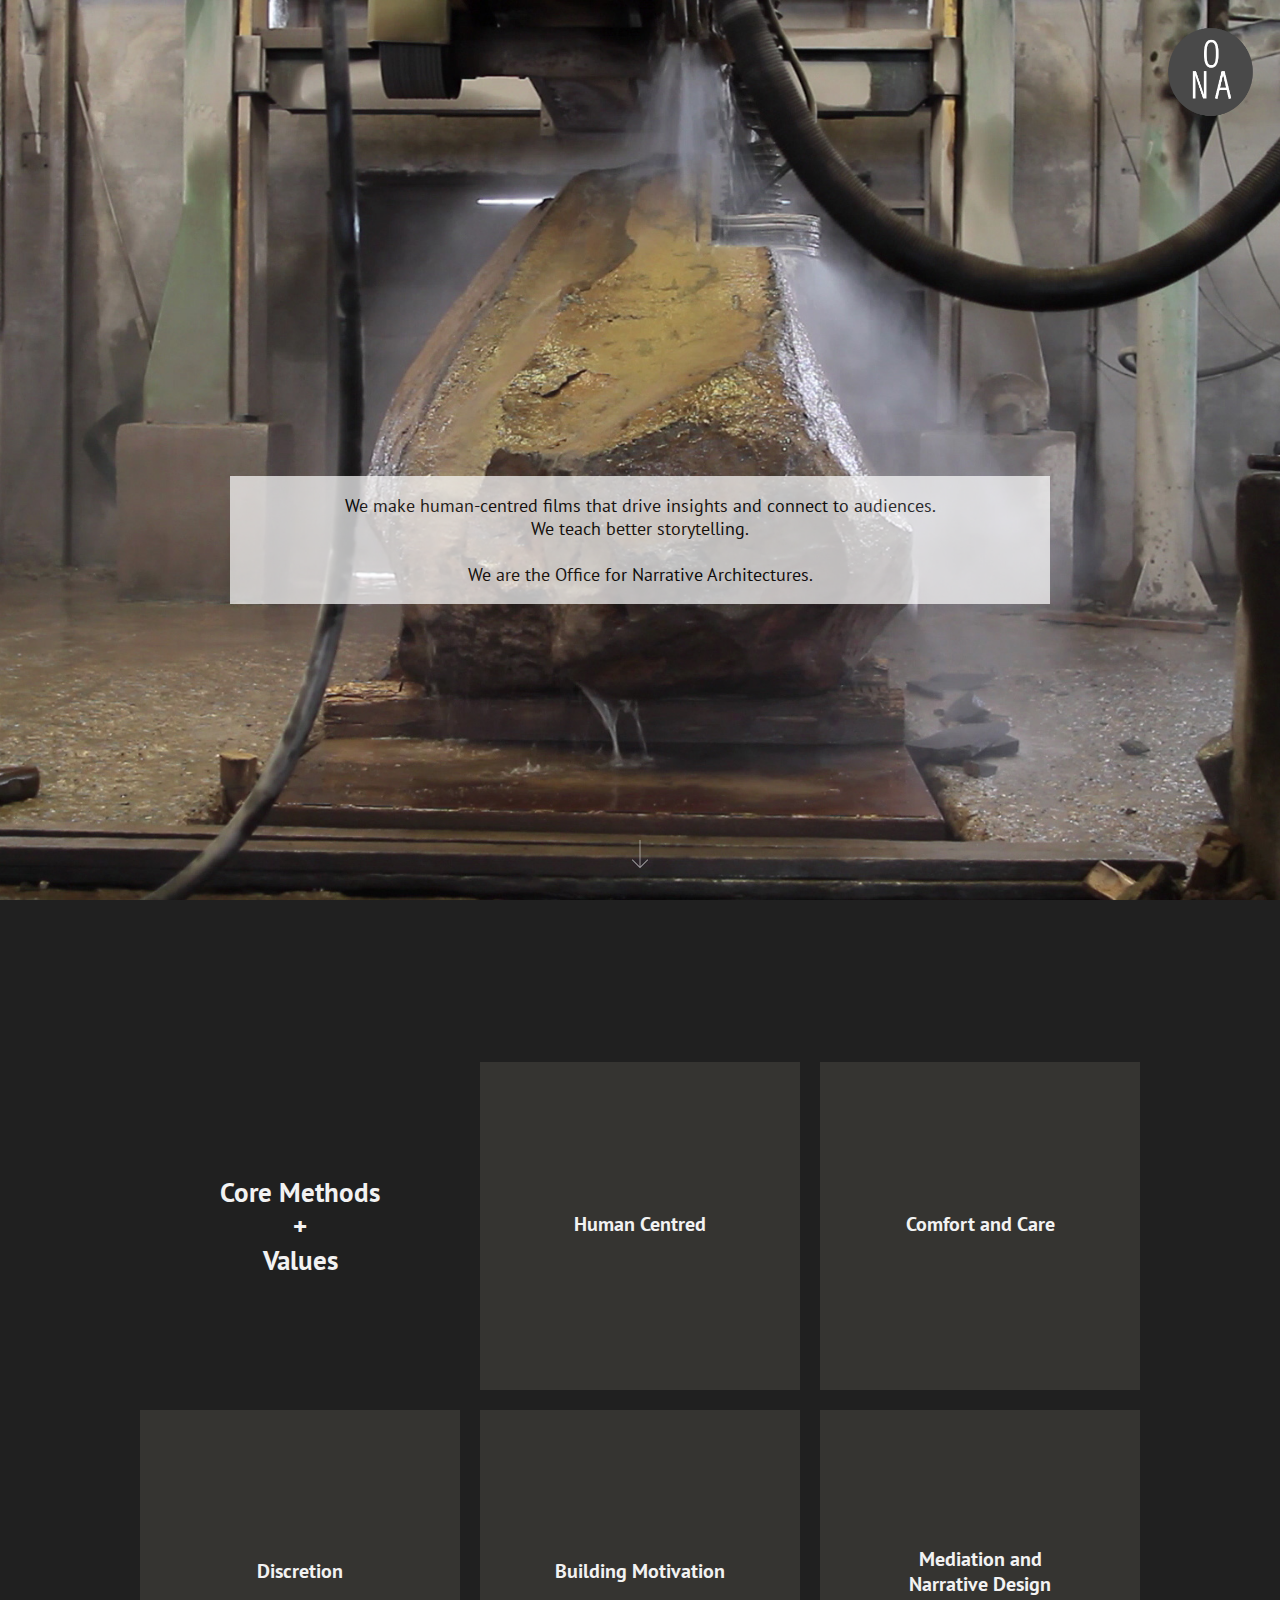
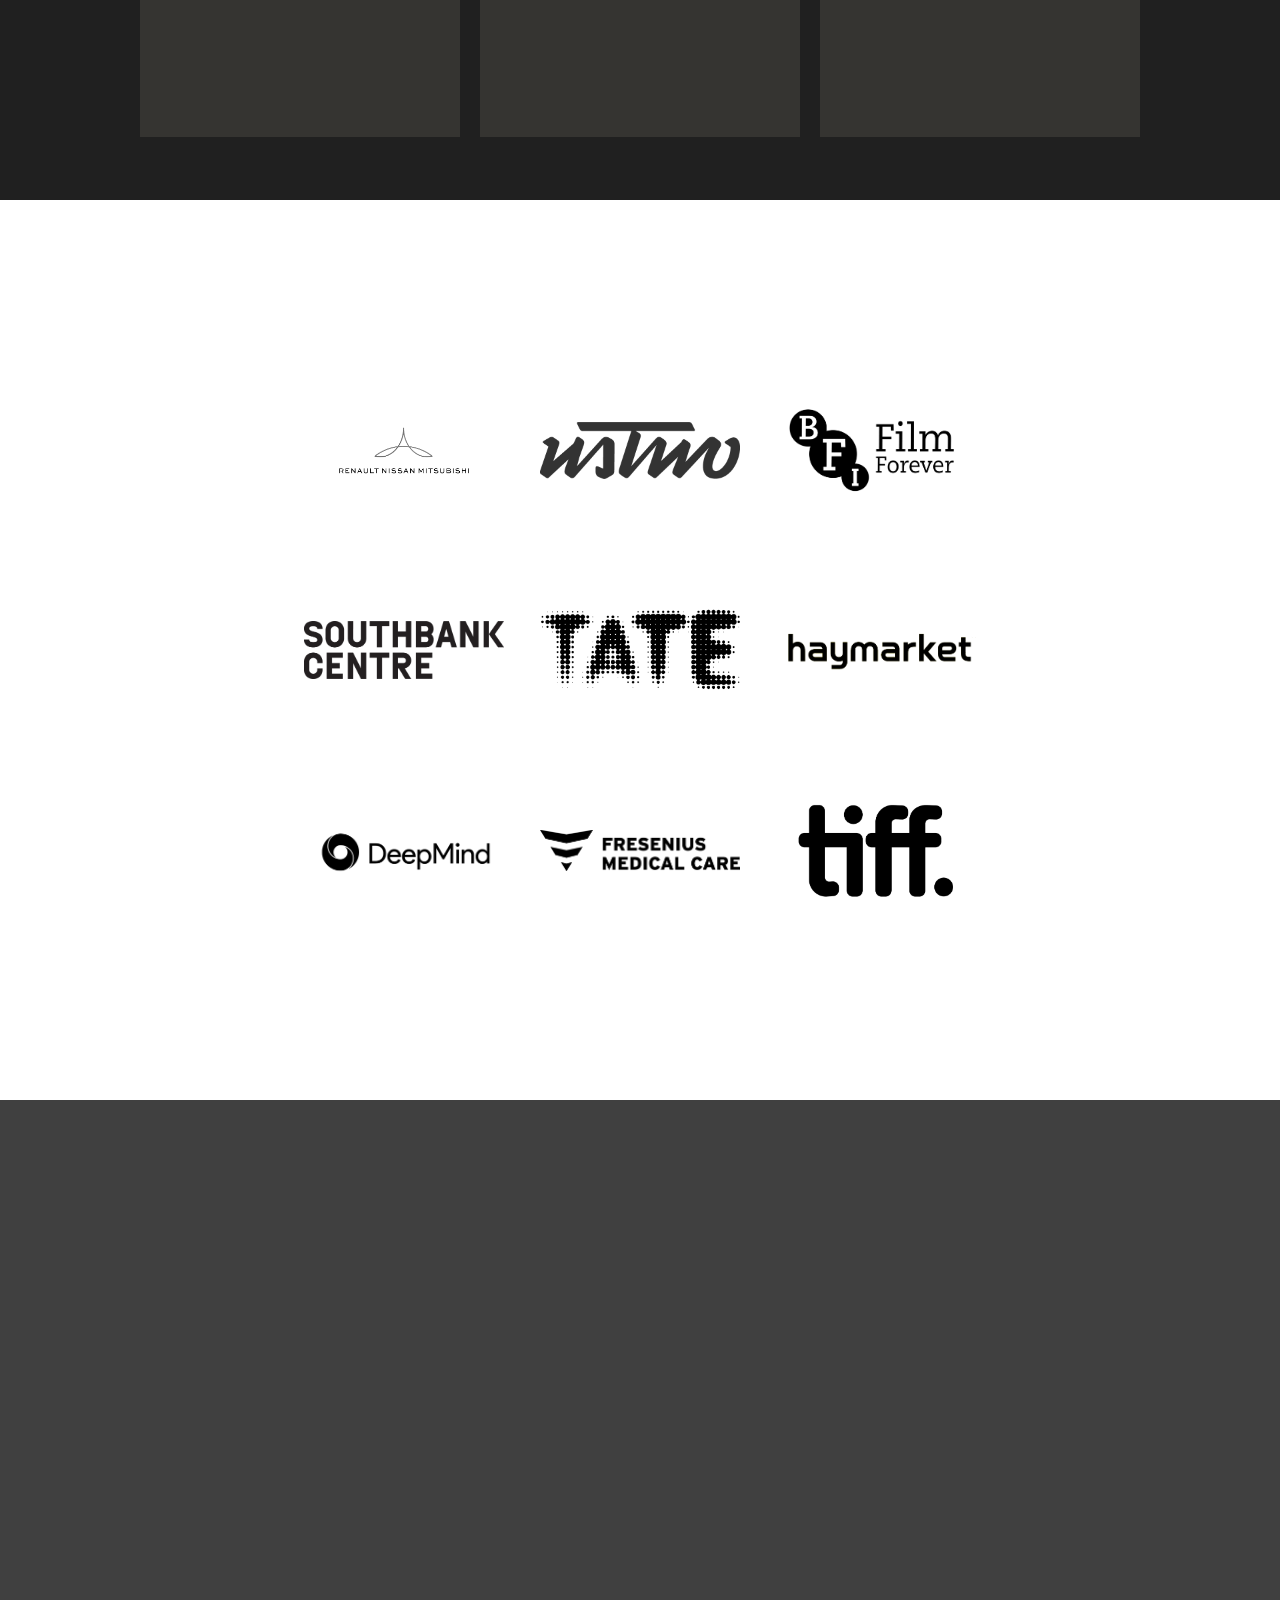
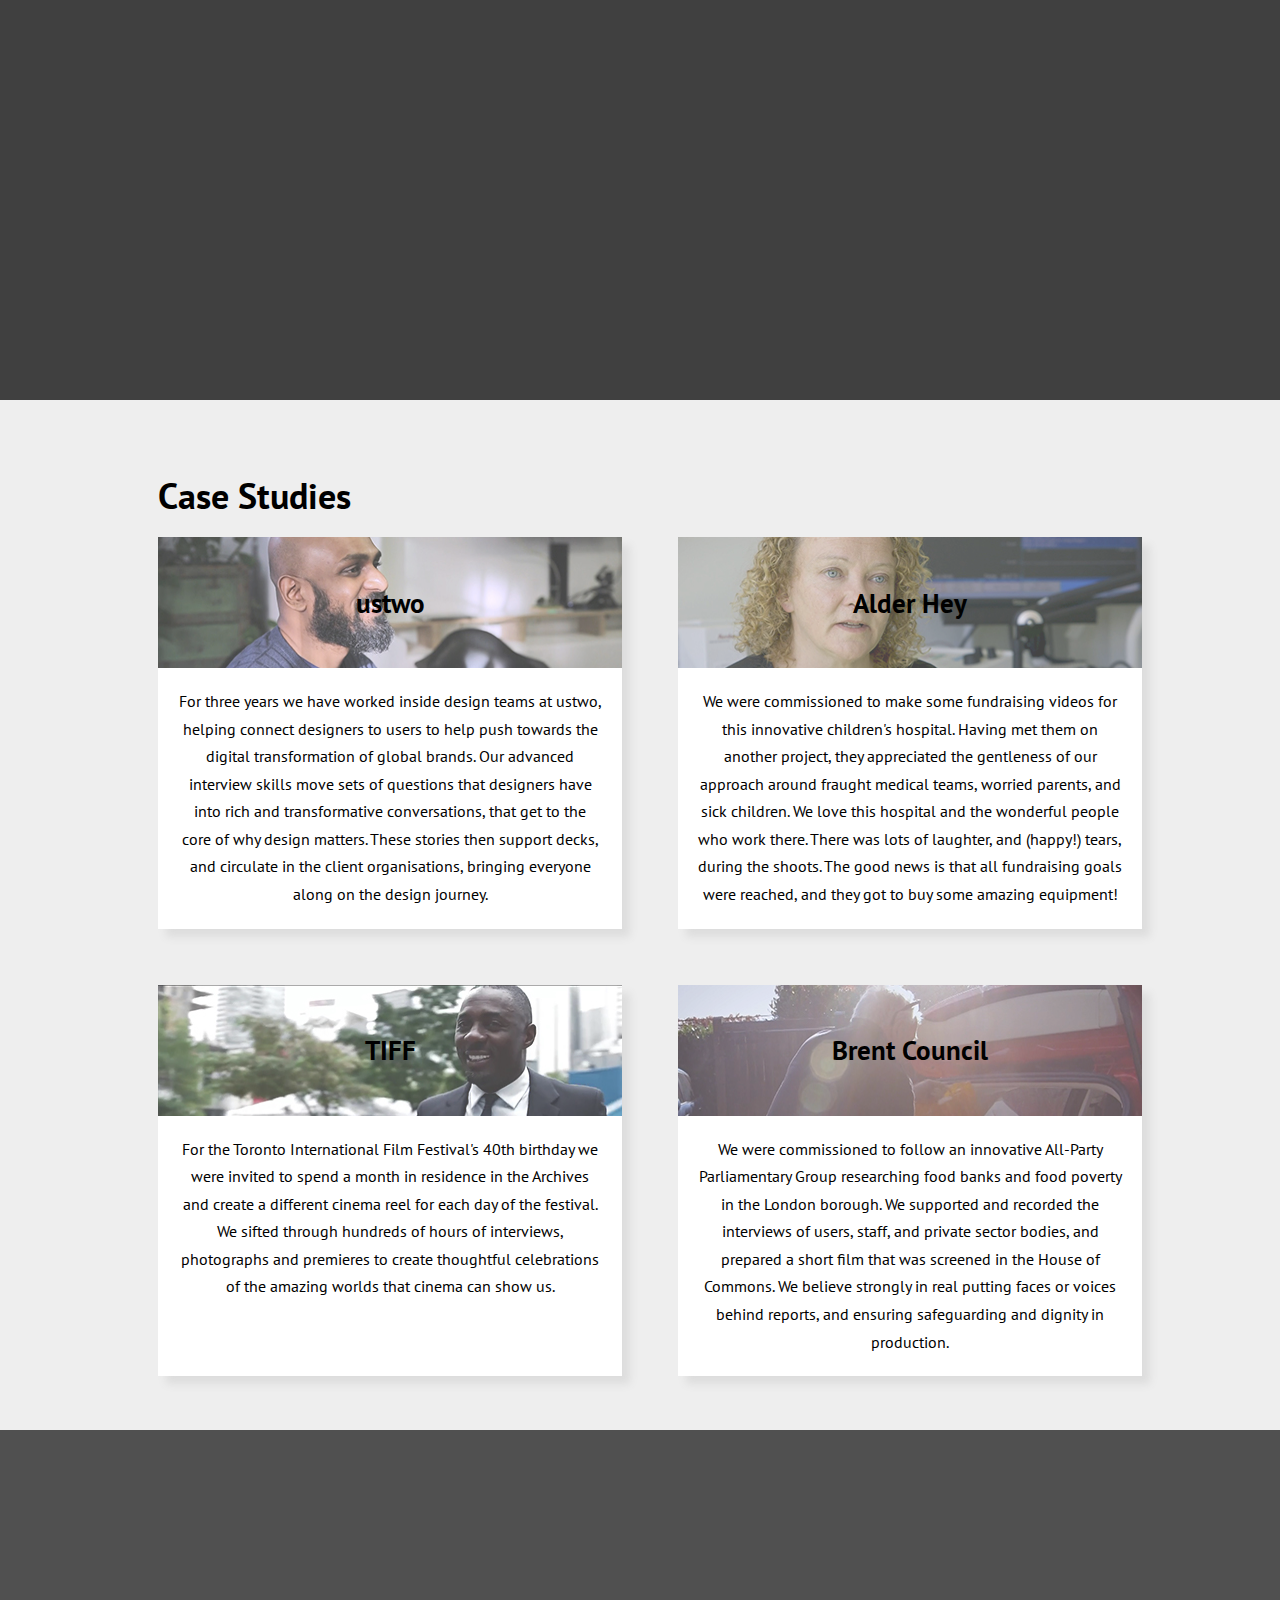
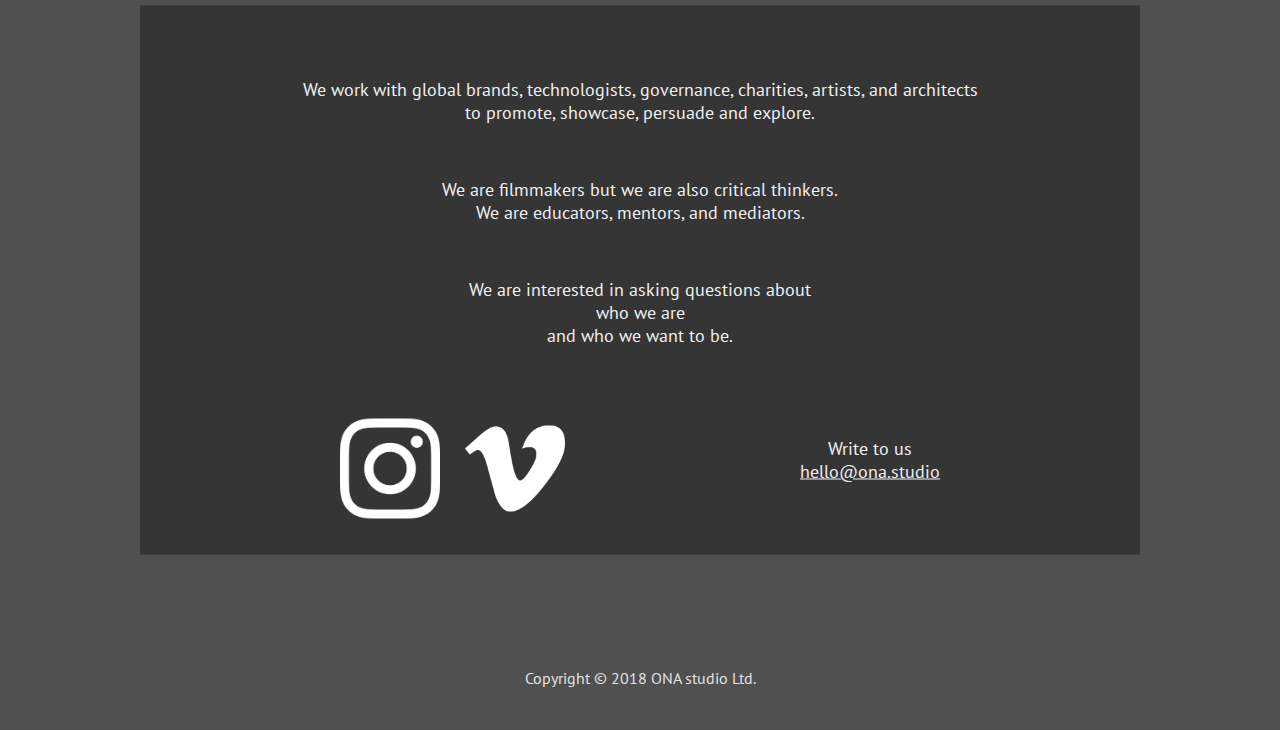
==== commit 99e5aaea: "ONA client update" ====
--- a/ona/index.html
+++ b/ona/index.html
@@ -97,7 +97,7 @@
                   a discussion if we think that something isn't quite right for you, <em>because
                   we really care about work being as good as it can be.</em> 
                 </p>
-                <p> 
+                <p>
                   We have been
                   everywhere from conflict zones to government buildings, and worked with
                   refugees, NGOs, CEOs, and heads of state.
@@ -192,10 +192,10 @@
 
           <div id='case-studies'>
             <div id='ustwo' class='cell'>
-              <a class='banner' href='https://vimeo.com/251363375'>                
+              <a class='banner' href='https://vimeo.com/239009494'>
                 <h2>ustwo</h2>
               </a>
-                
+
               <div class='hover'>
                 <p>
                   For three years we have worked inside design teams at ustwo,
@@ -209,11 +209,10 @@
                 </p>
 
               </div>
-              
             </div>
 
             <div id='alder-hey' class='cell'>
-              <a class='banner' href='https://vimeo.com/241078277'>
+              <a class='banner' href='https://vimeo.com/279051652'>
                 <h2>Alder Hey</h2>
               </a>
 
@@ -228,11 +227,11 @@
                   is that all fundraising goals were reached, and they got to buy
                   some amazing equipment!
                 </p>
-              </div>            
+              </div>
             </div>
 
             <div id='tiff' class='cell'>
-              <a class='banner' href='https://vimeo.com/152942813'>
+              <a class='banner' href='https://vimeo.com/152943122'>
                 <h2>TIFF</h2>
               </a>
 
@@ -248,7 +247,7 @@
             </div>
 
             <div id='brent' class='cell'>
-              <a class='banner' href='https://vimeo.com/279051652'>
+              <a class='banner' href='https://vimeo.com/251363375'>
                 <h2>Brent Council</h2>
               </a>
 
@@ -266,7 +265,7 @@
           </div> <!-- #case-studies -->
         </div>
       </div>
-      
+
       <div  class="modal" data-modal="MyModal1">
         <div class="modal_title">Modal 1 title</div>
         <div class="modal_content">Modal 1 content</div>
--- a/ona/css/style.css
+++ b/ona/css/style.css
@@ -446,7 +446,7 @@
 
   #clients {
     display: grid;
-    grid-gap: 0px;
+    grid-column-gap: 2em;
     height: fit-content;
     margin: auto;
     /*margin-top: 5em;*/
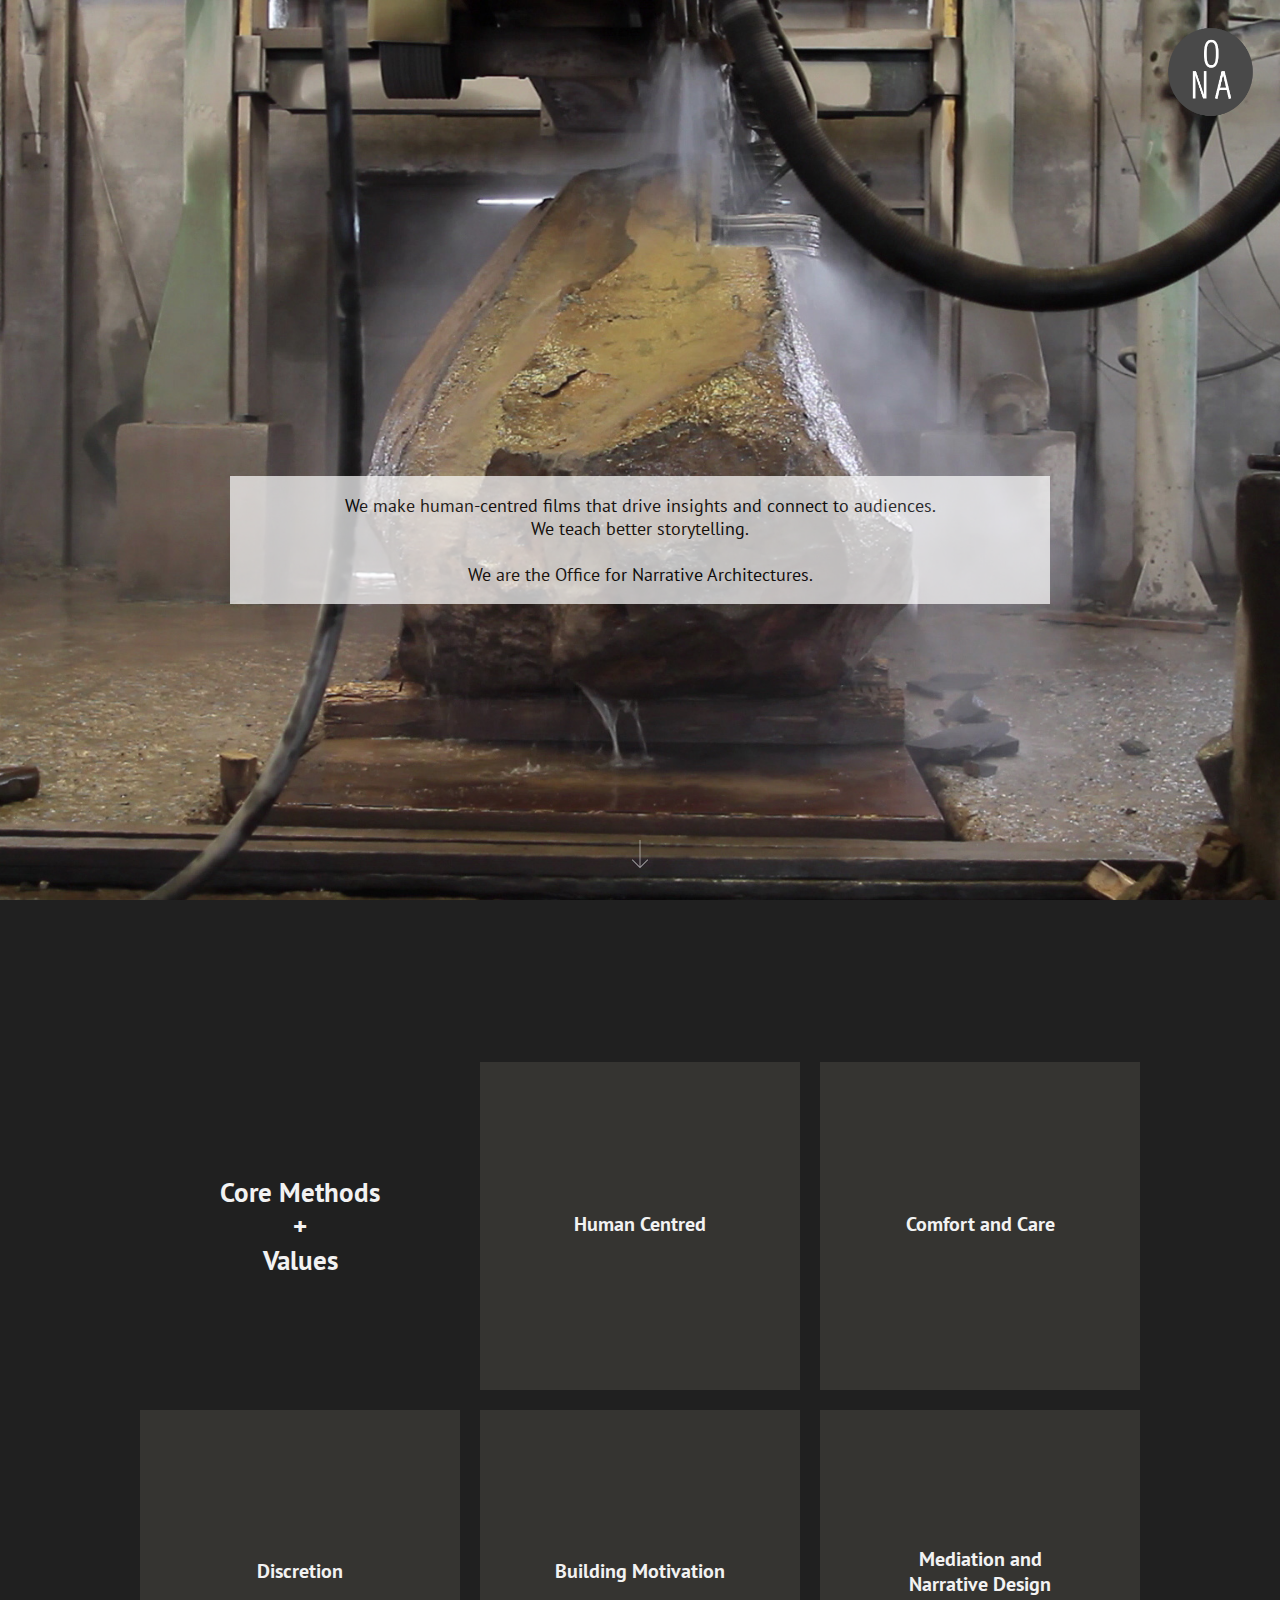
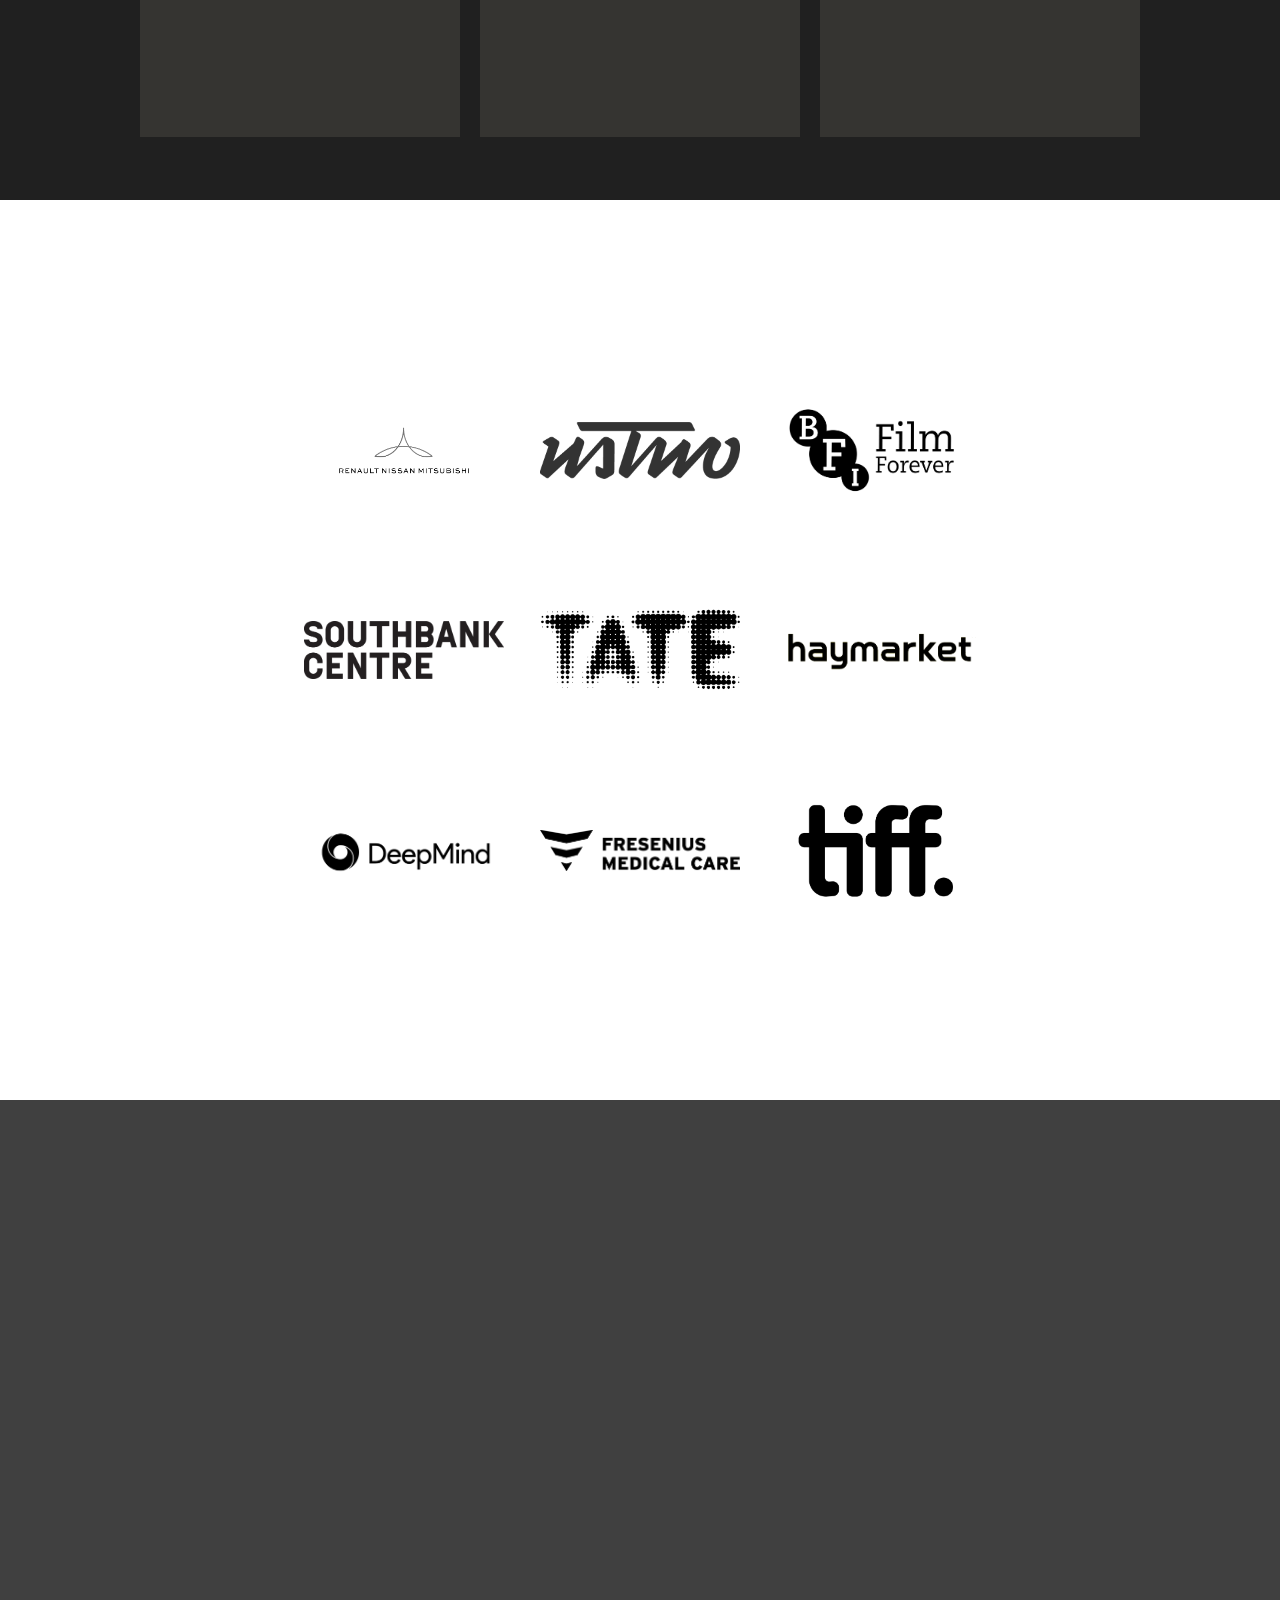
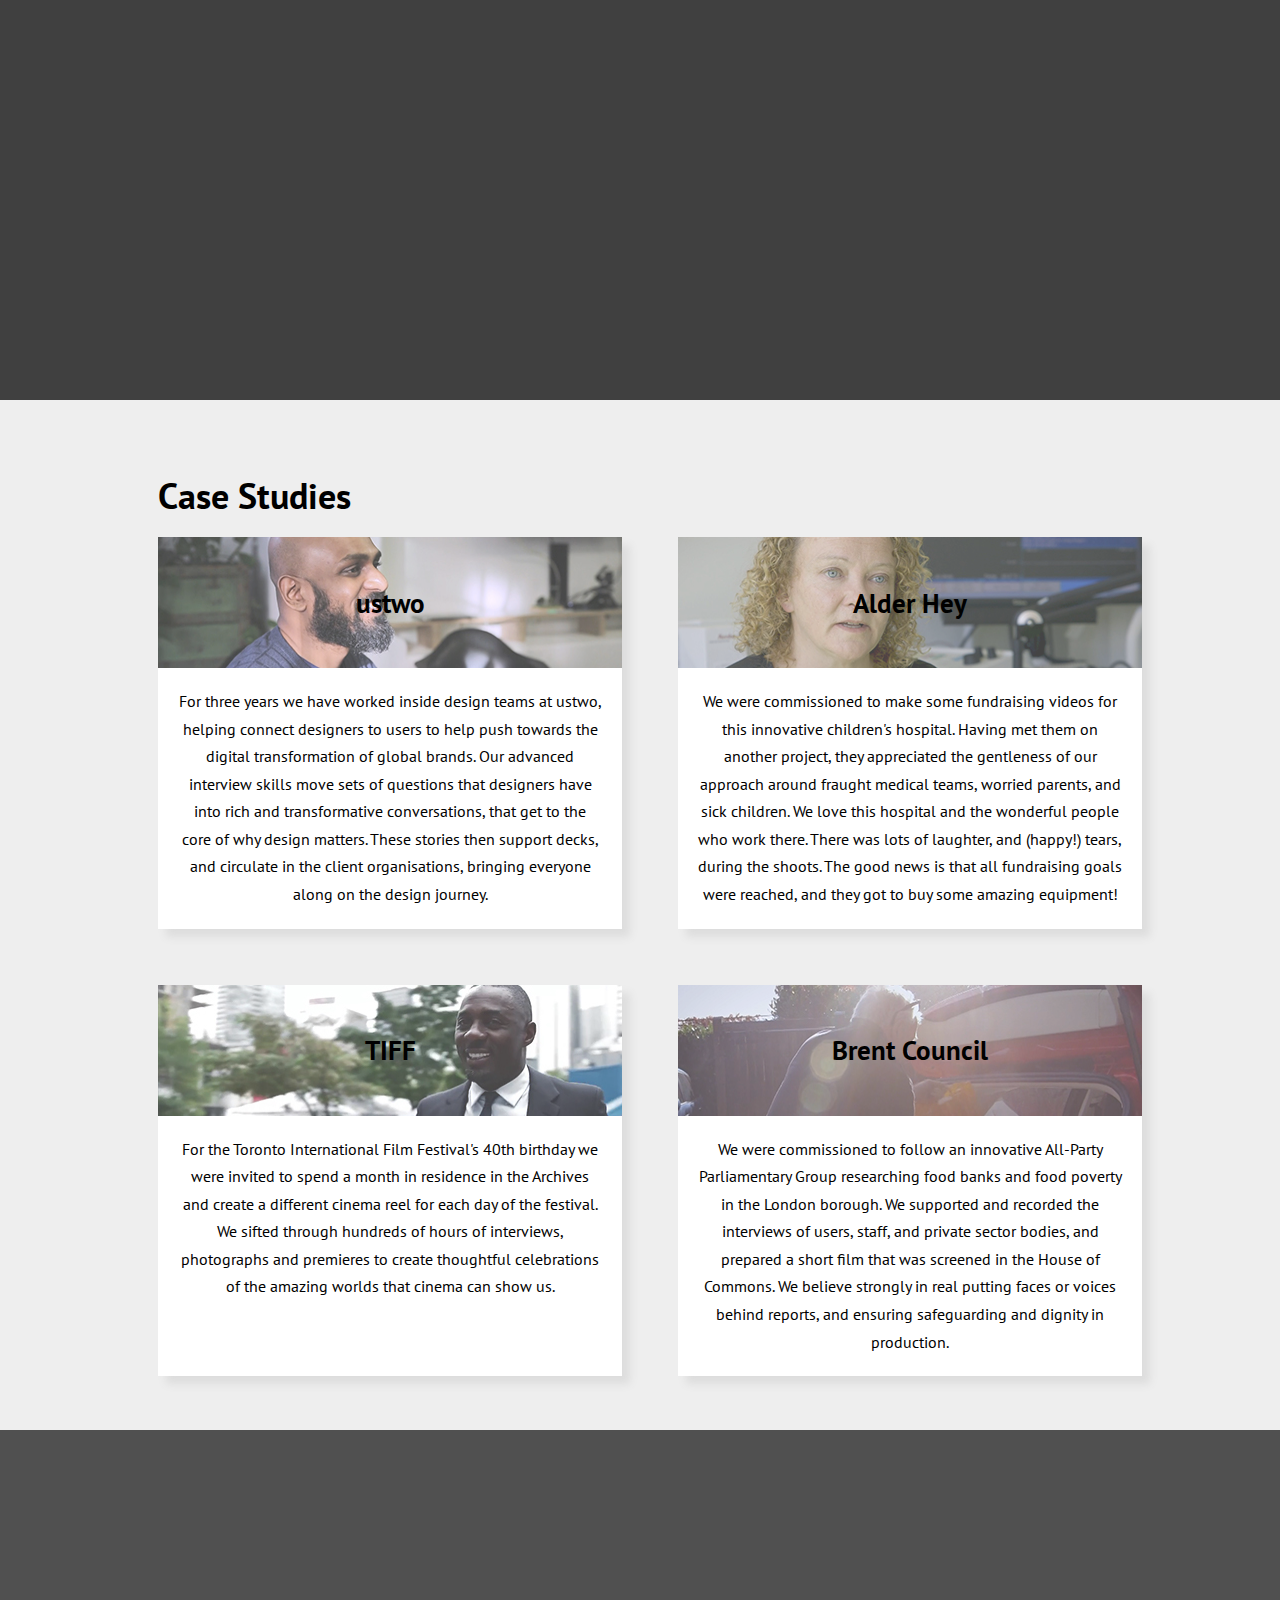
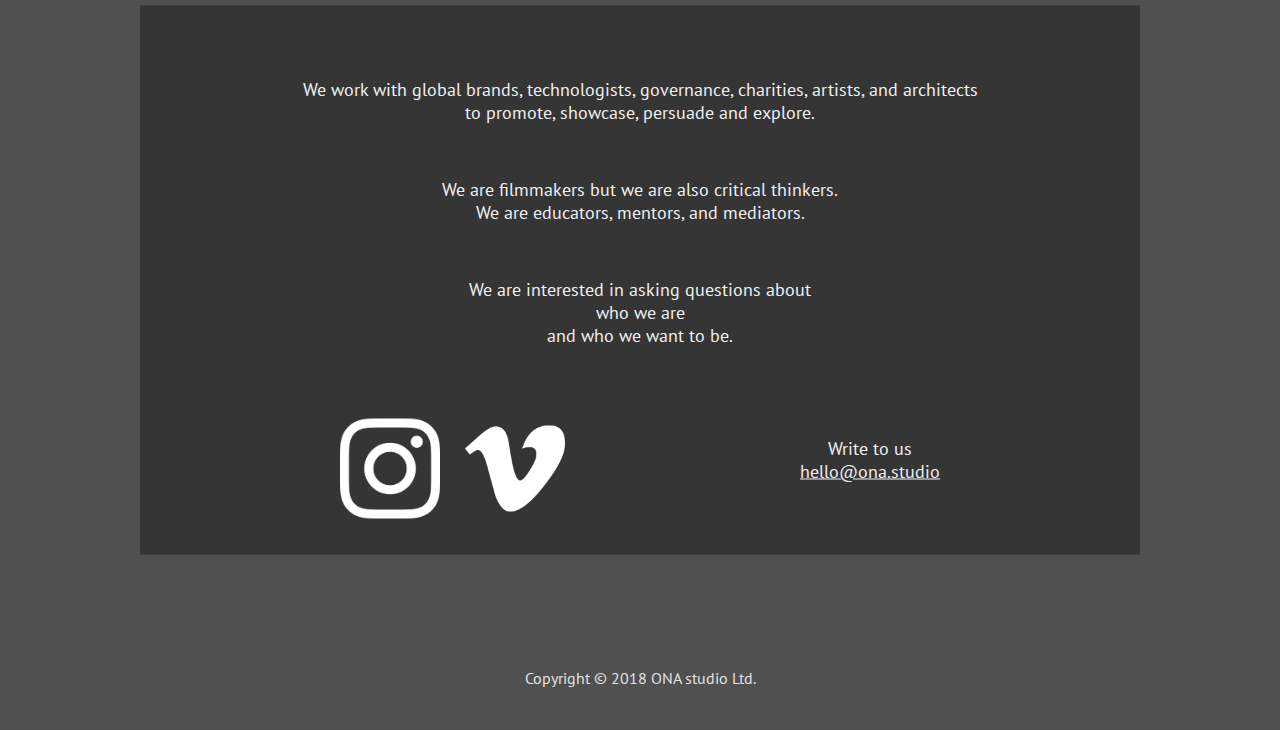
==== commit 53c090d9: "ONA client update" ====
--- a/ona/index.html
+++ b/ona/index.html
@@ -231,7 +231,7 @@
             </div>
 
             <div id='tiff' class='cell'>
-              <a class='banner' href='https://vimeo.com/152943122'>
+              <a class='banner' href='https://vimeo.com/152942813'>
                 <h2>TIFF</h2>
               </a>
 
